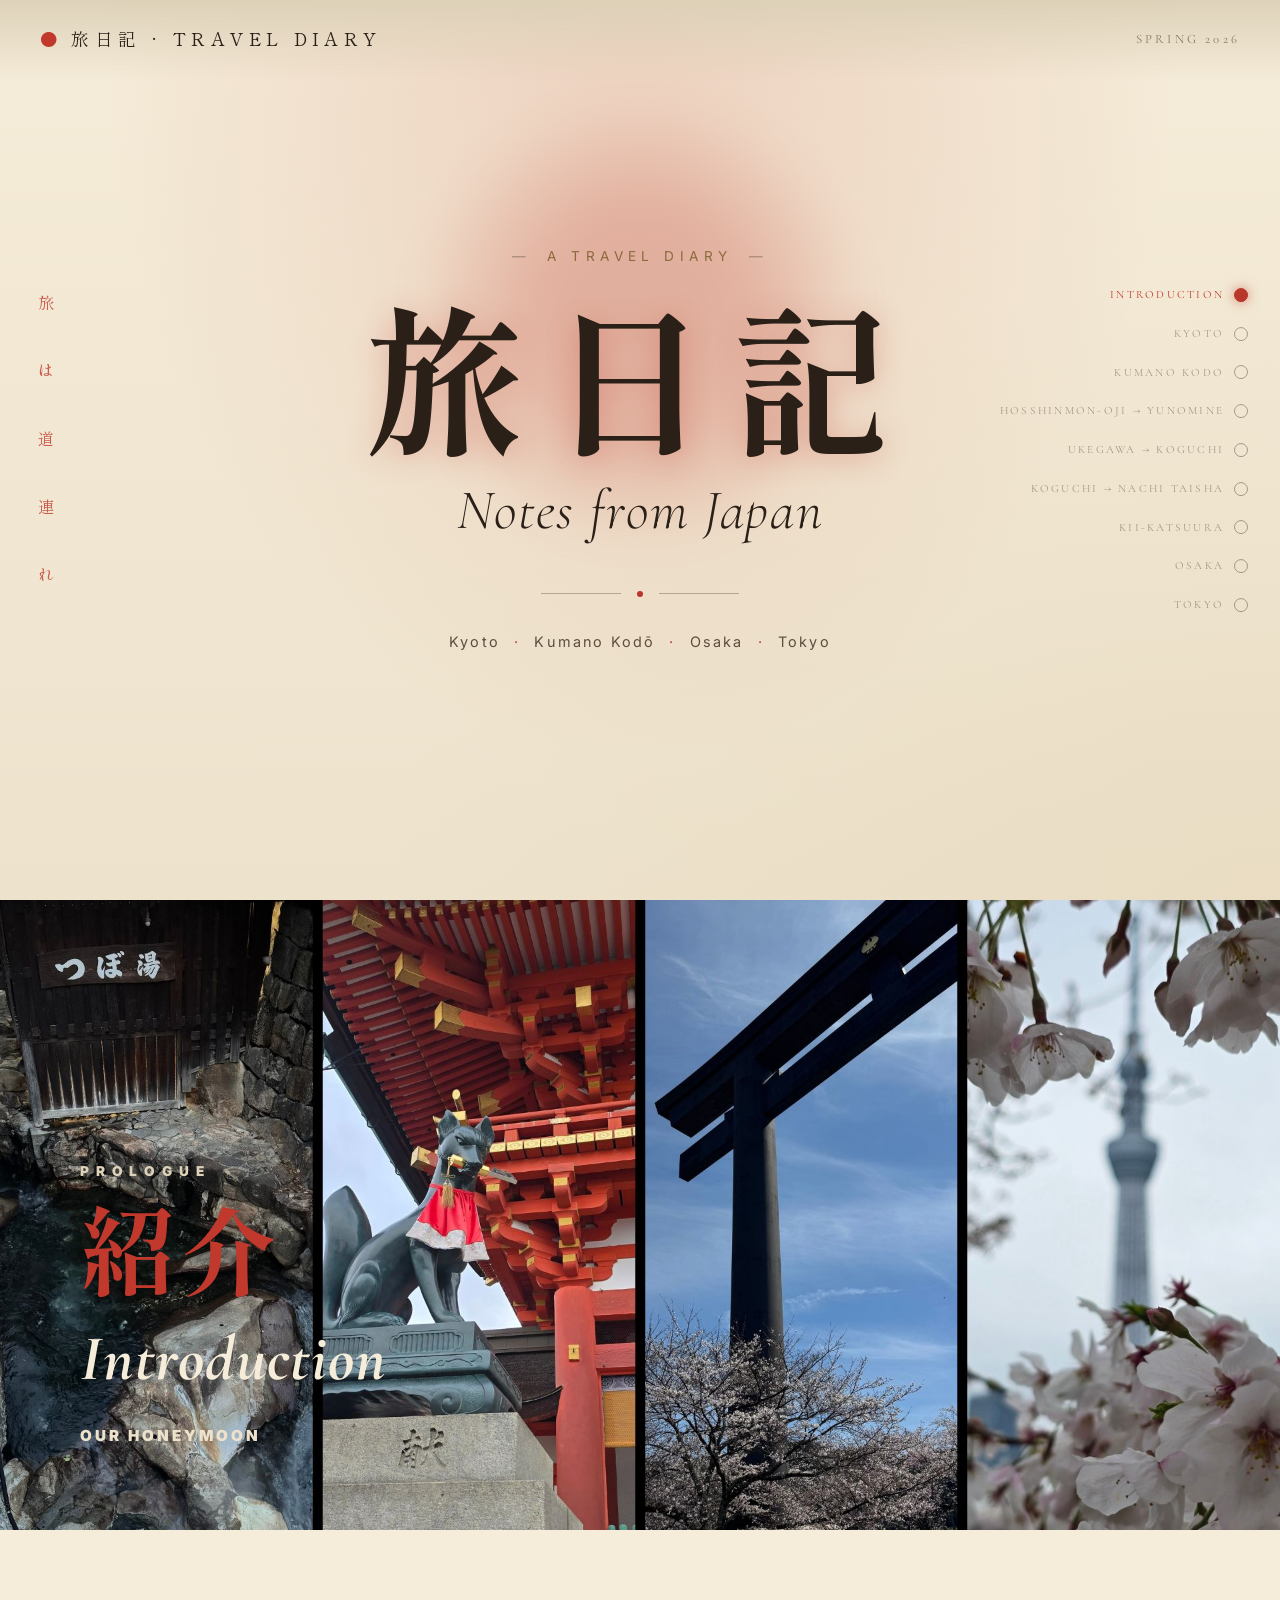
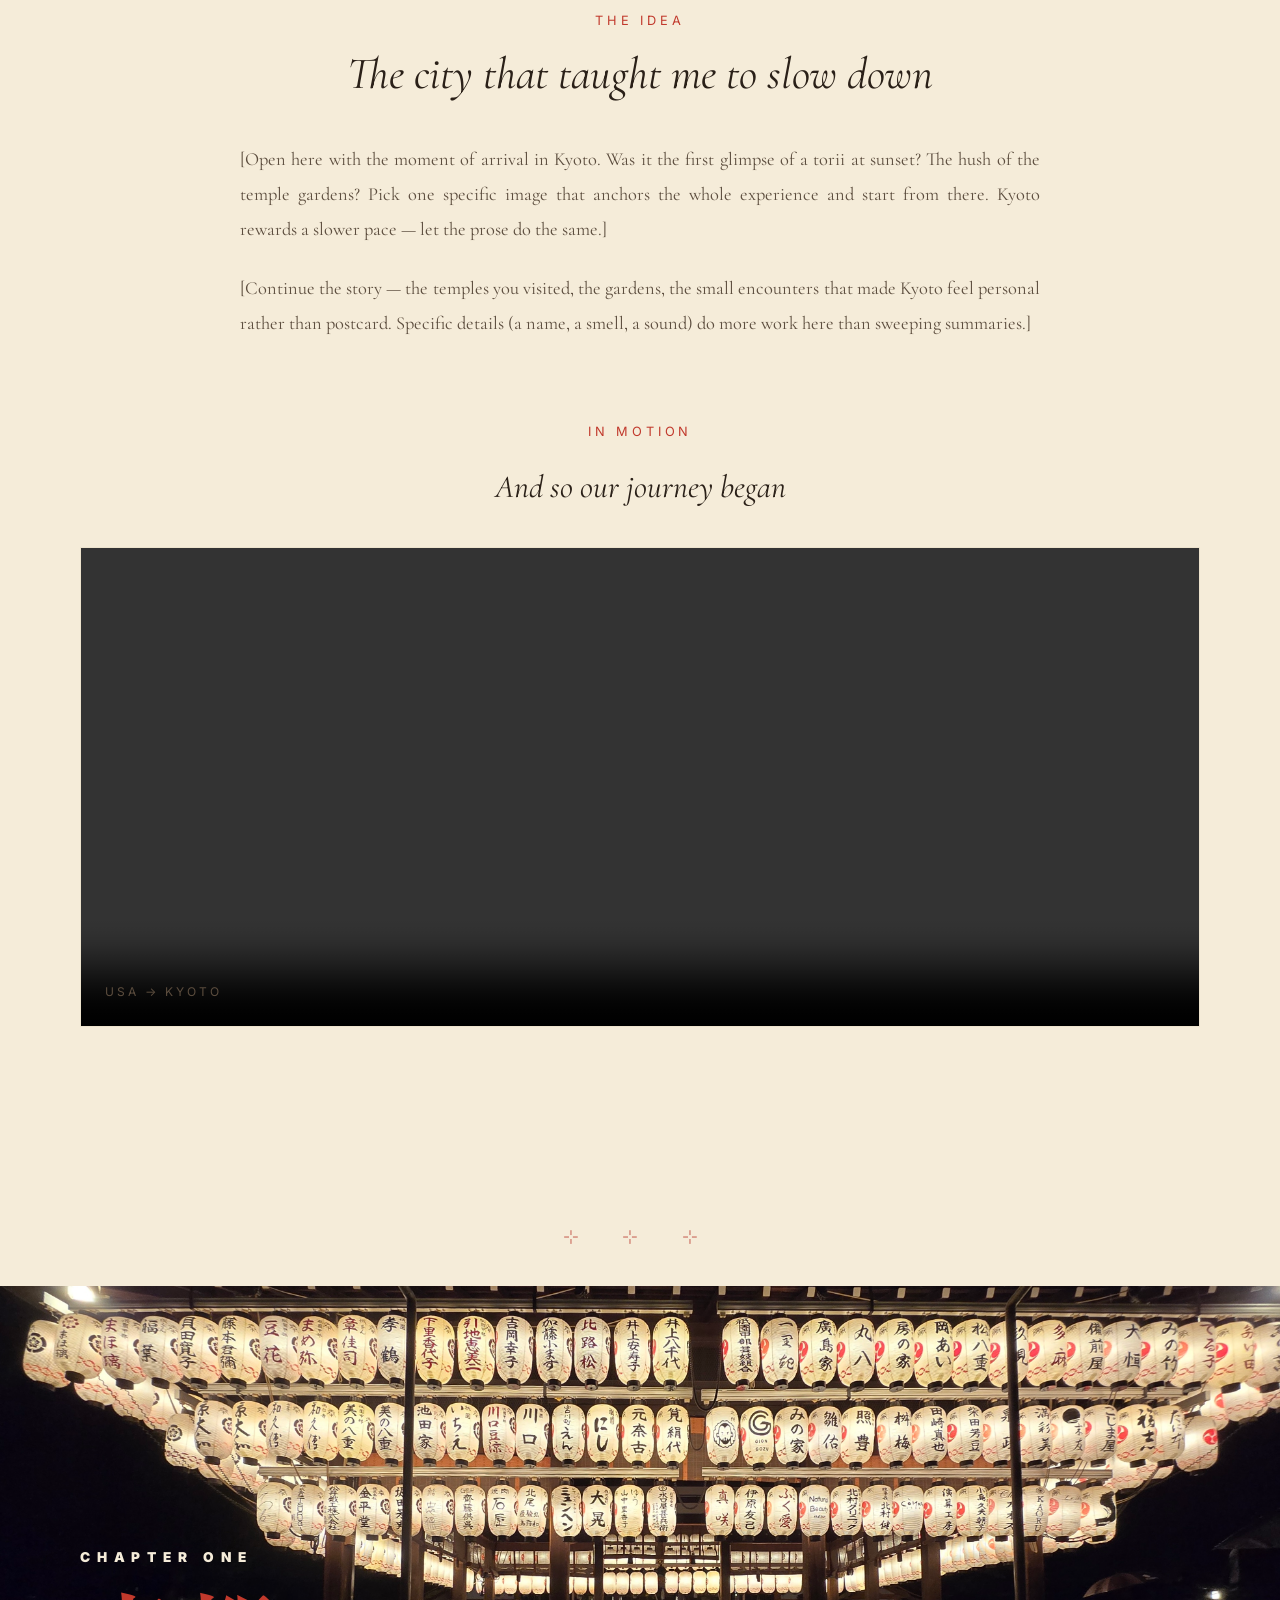
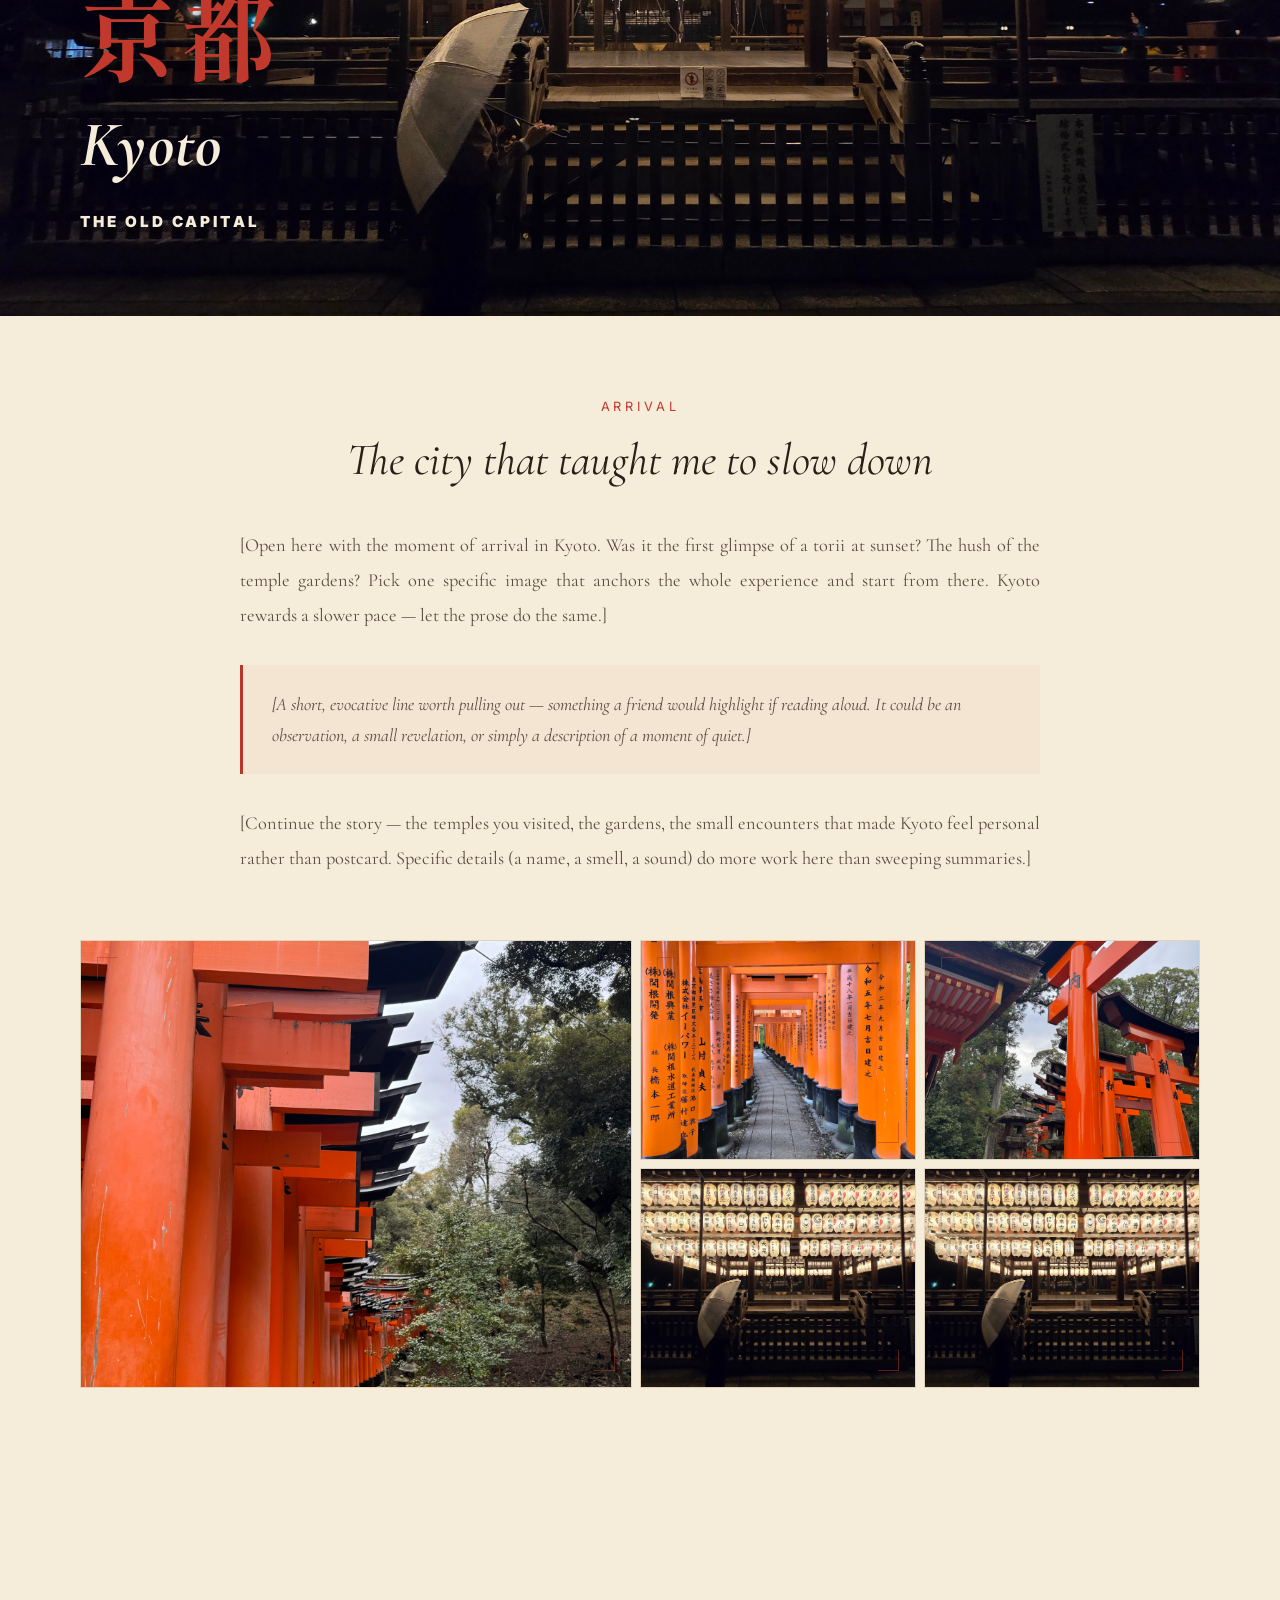
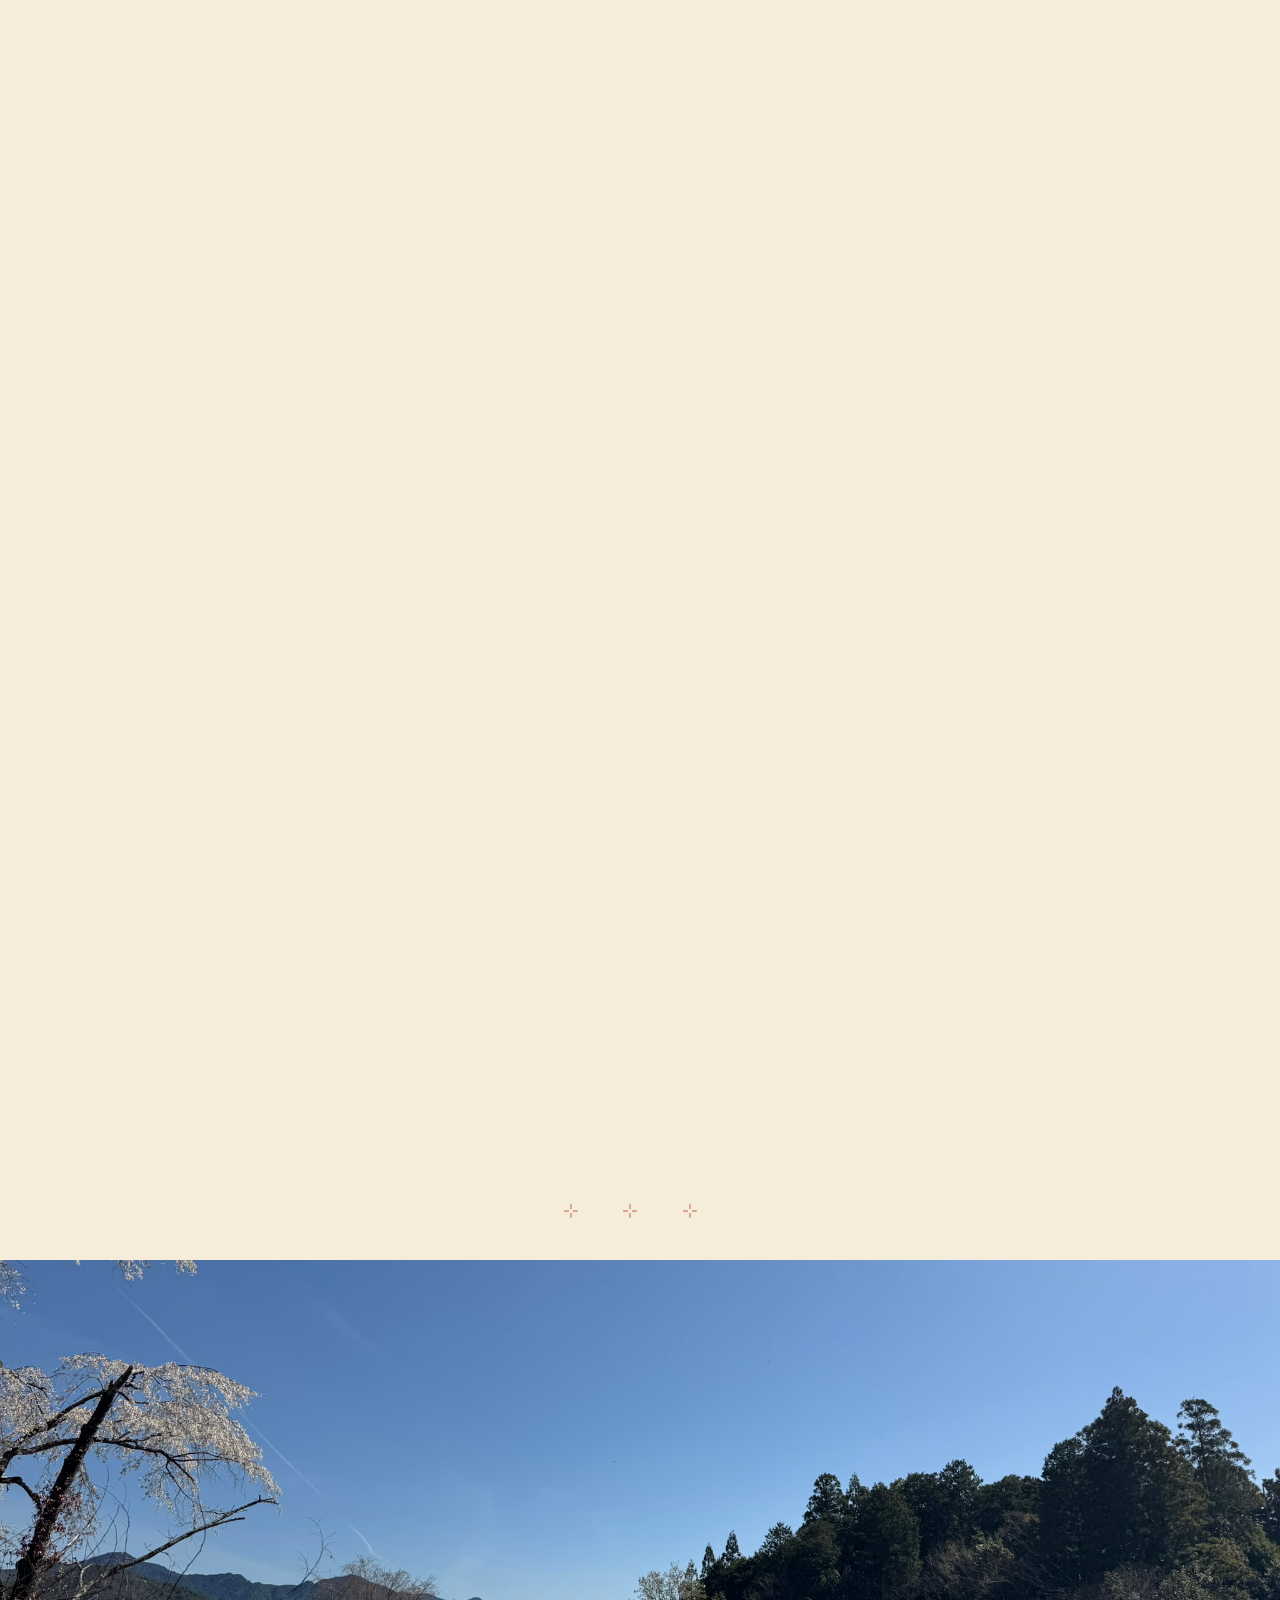
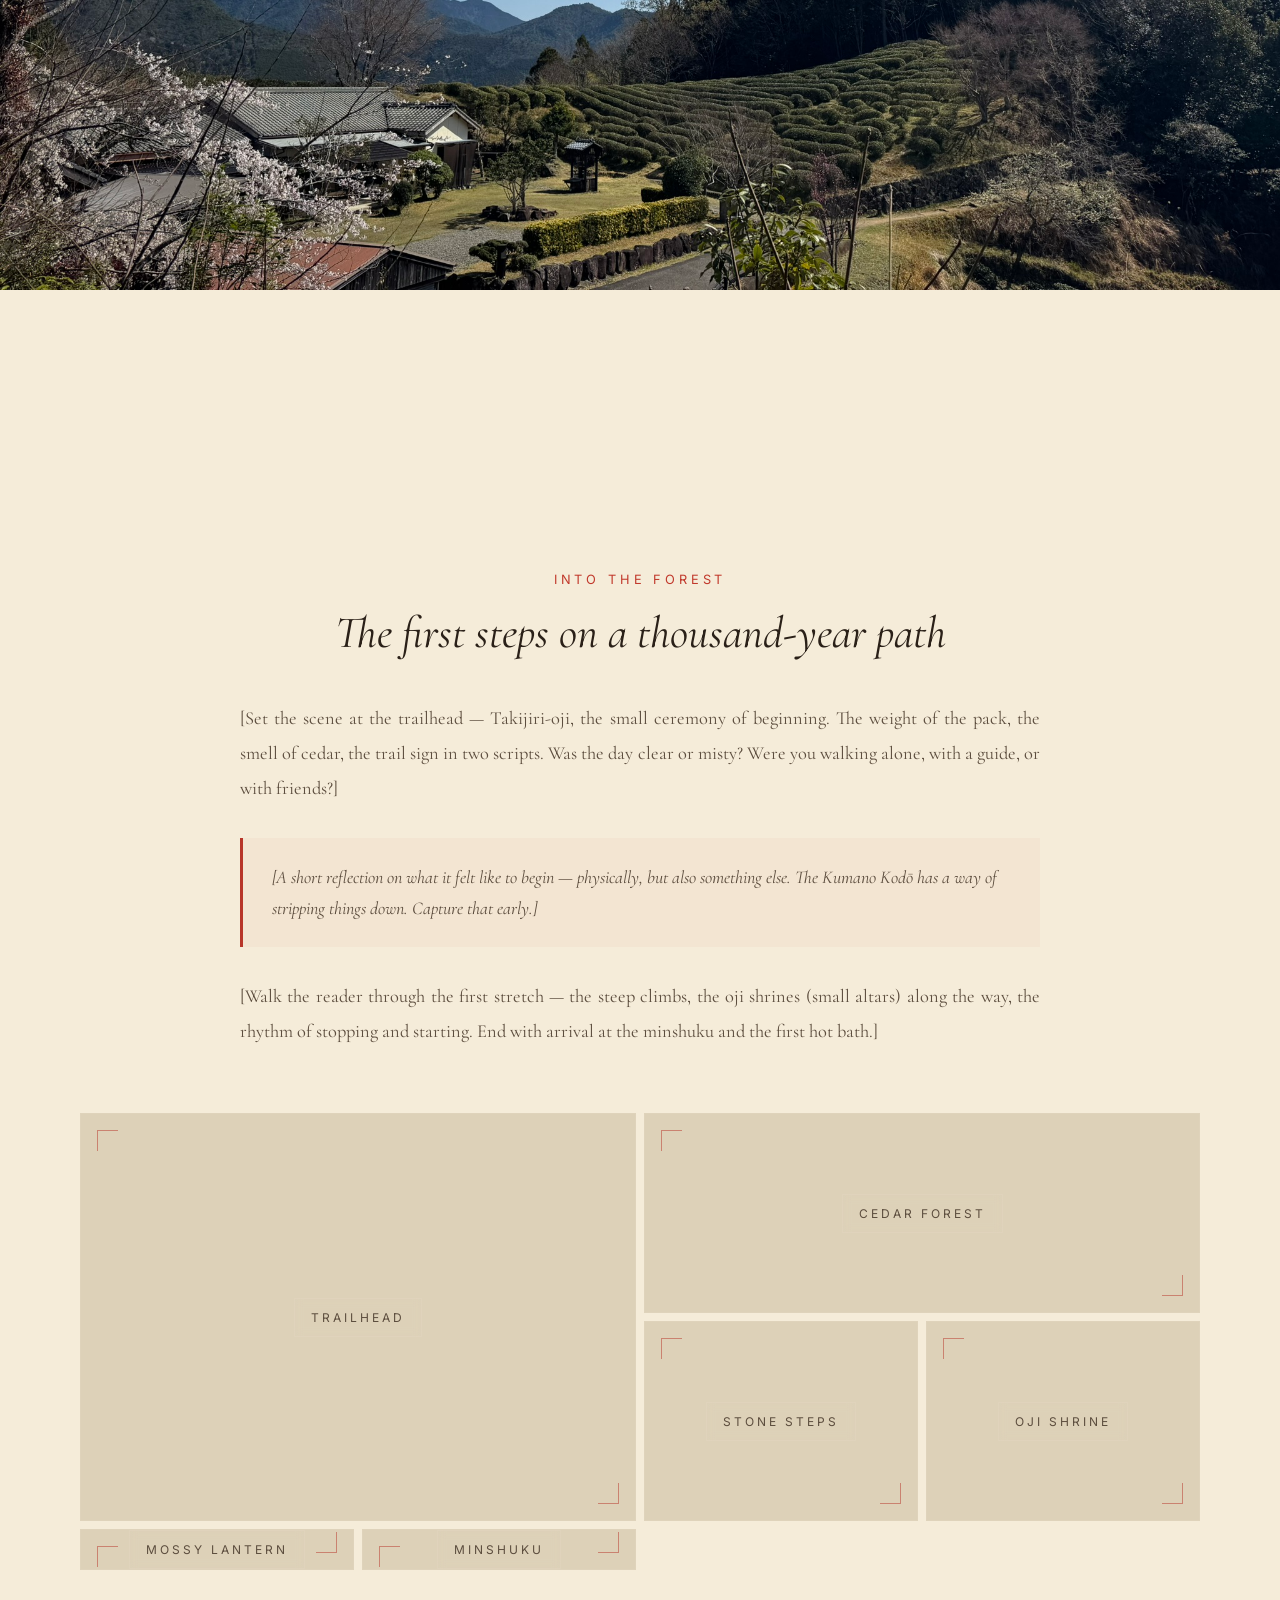
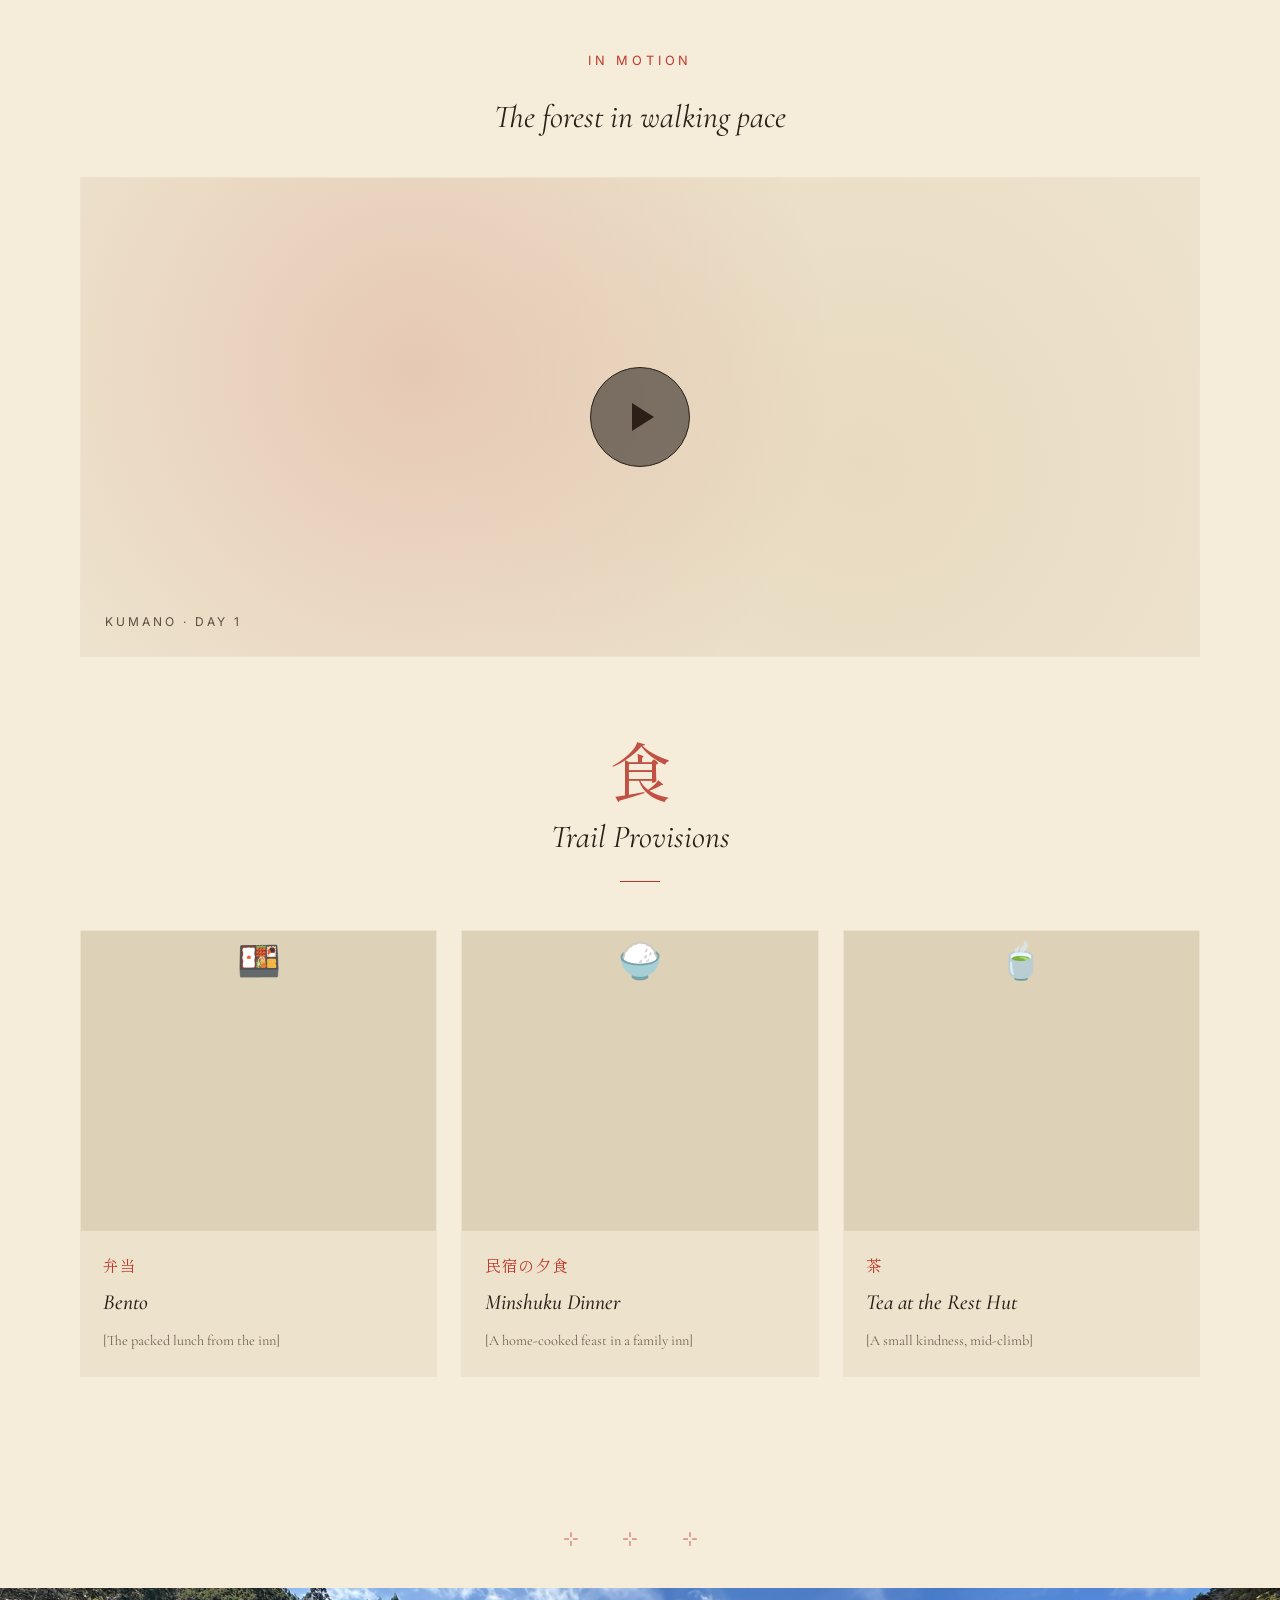
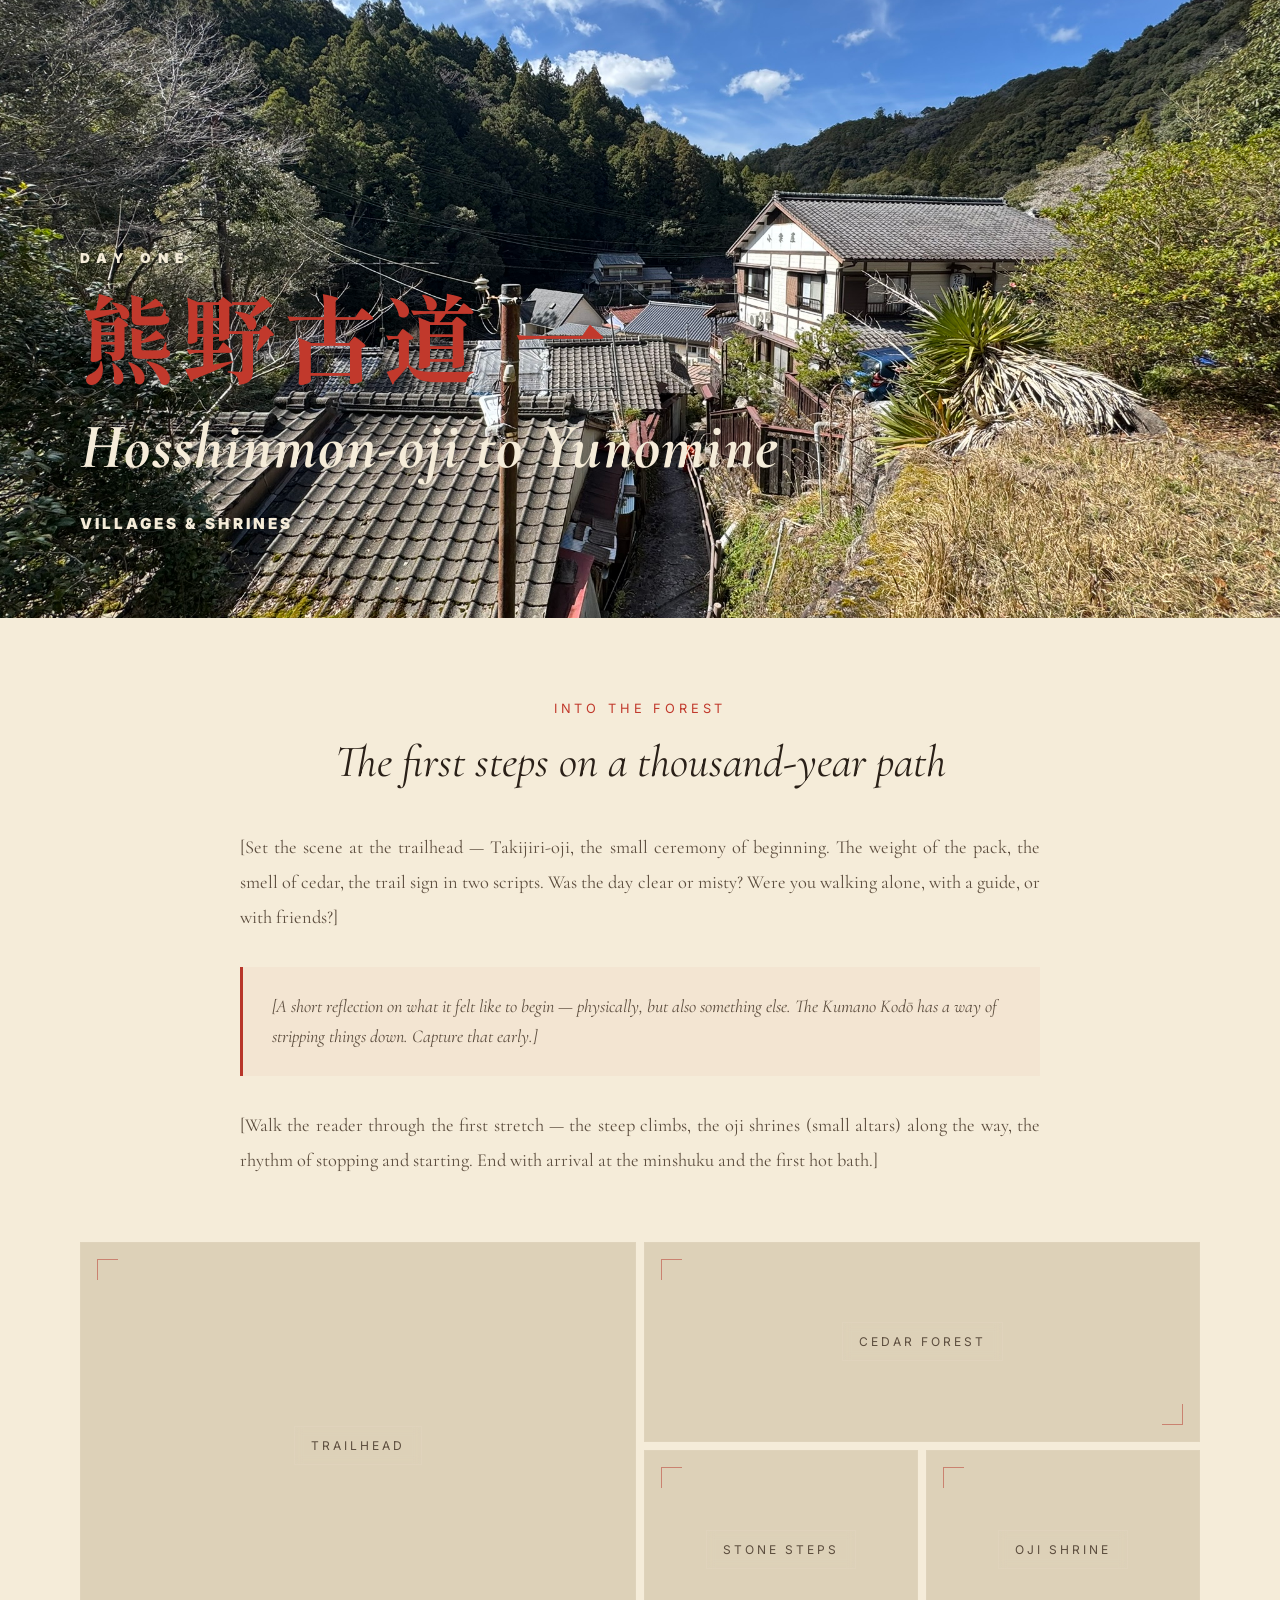
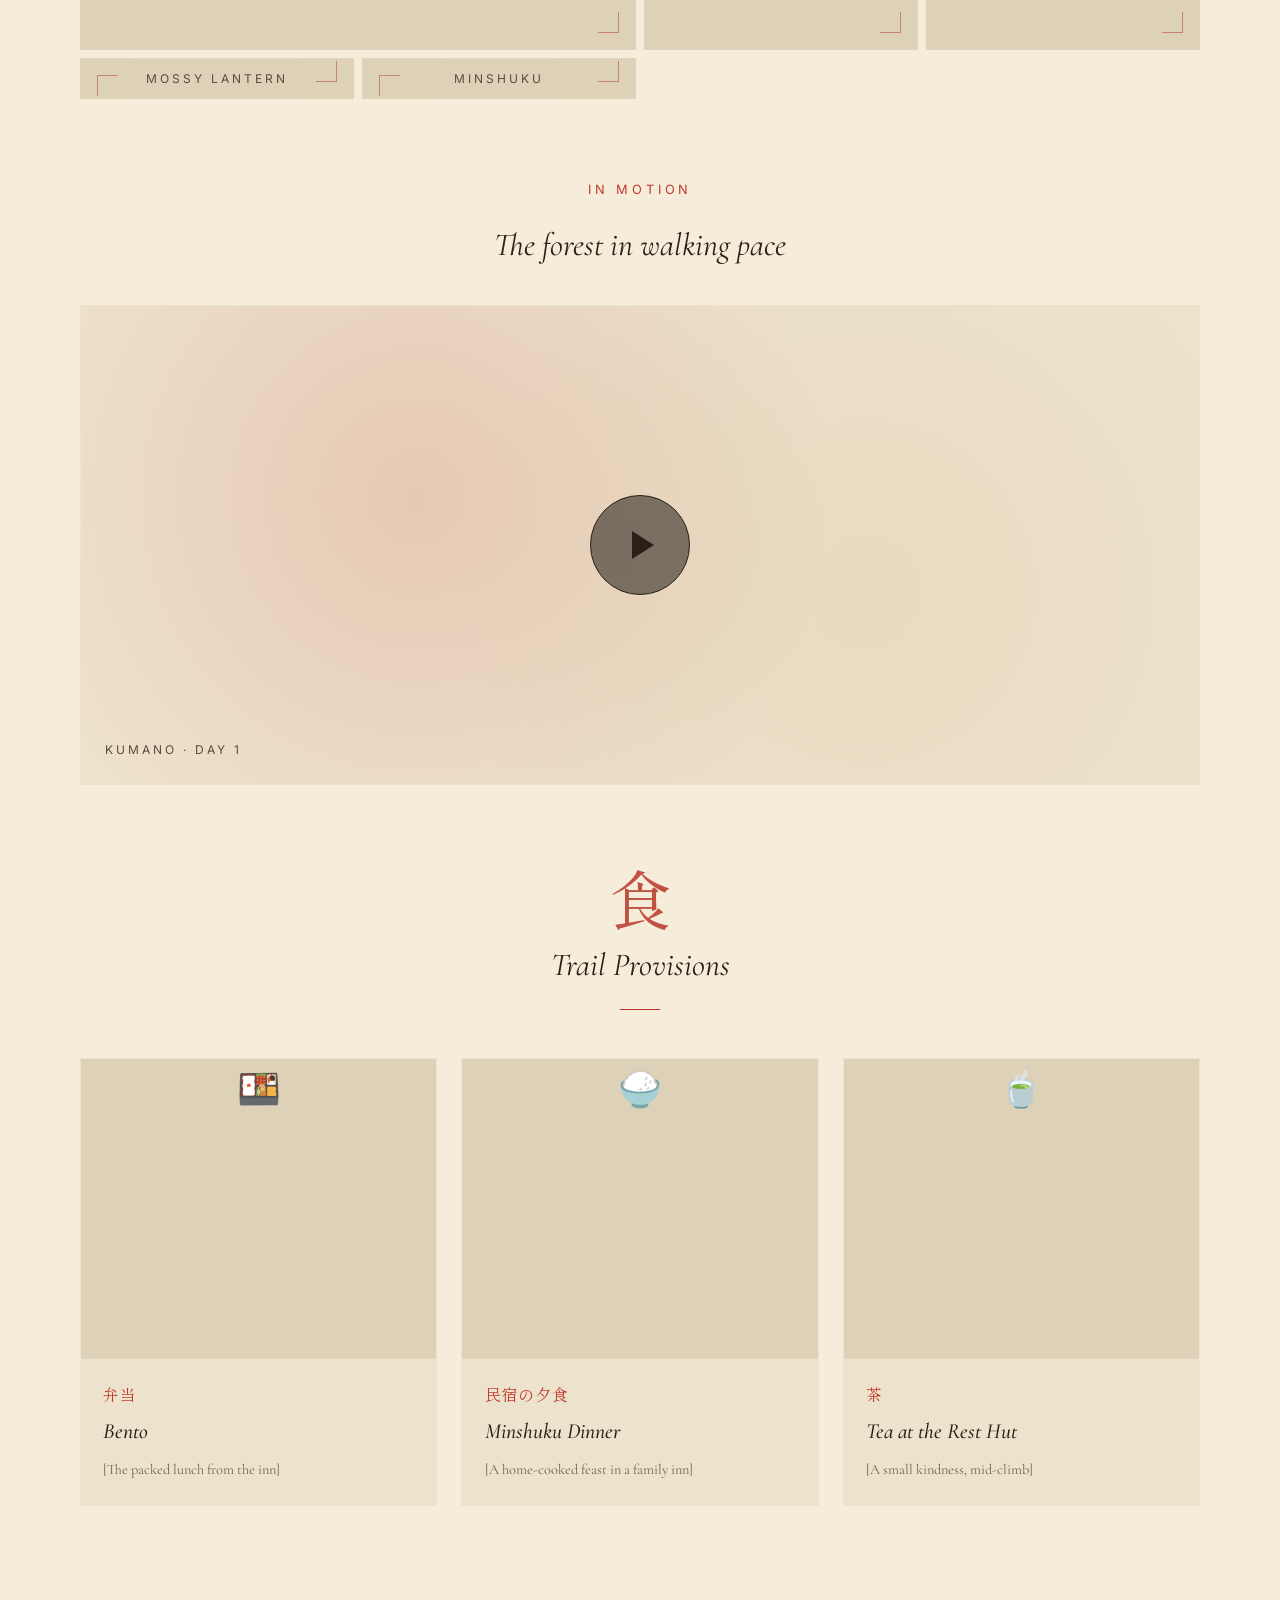
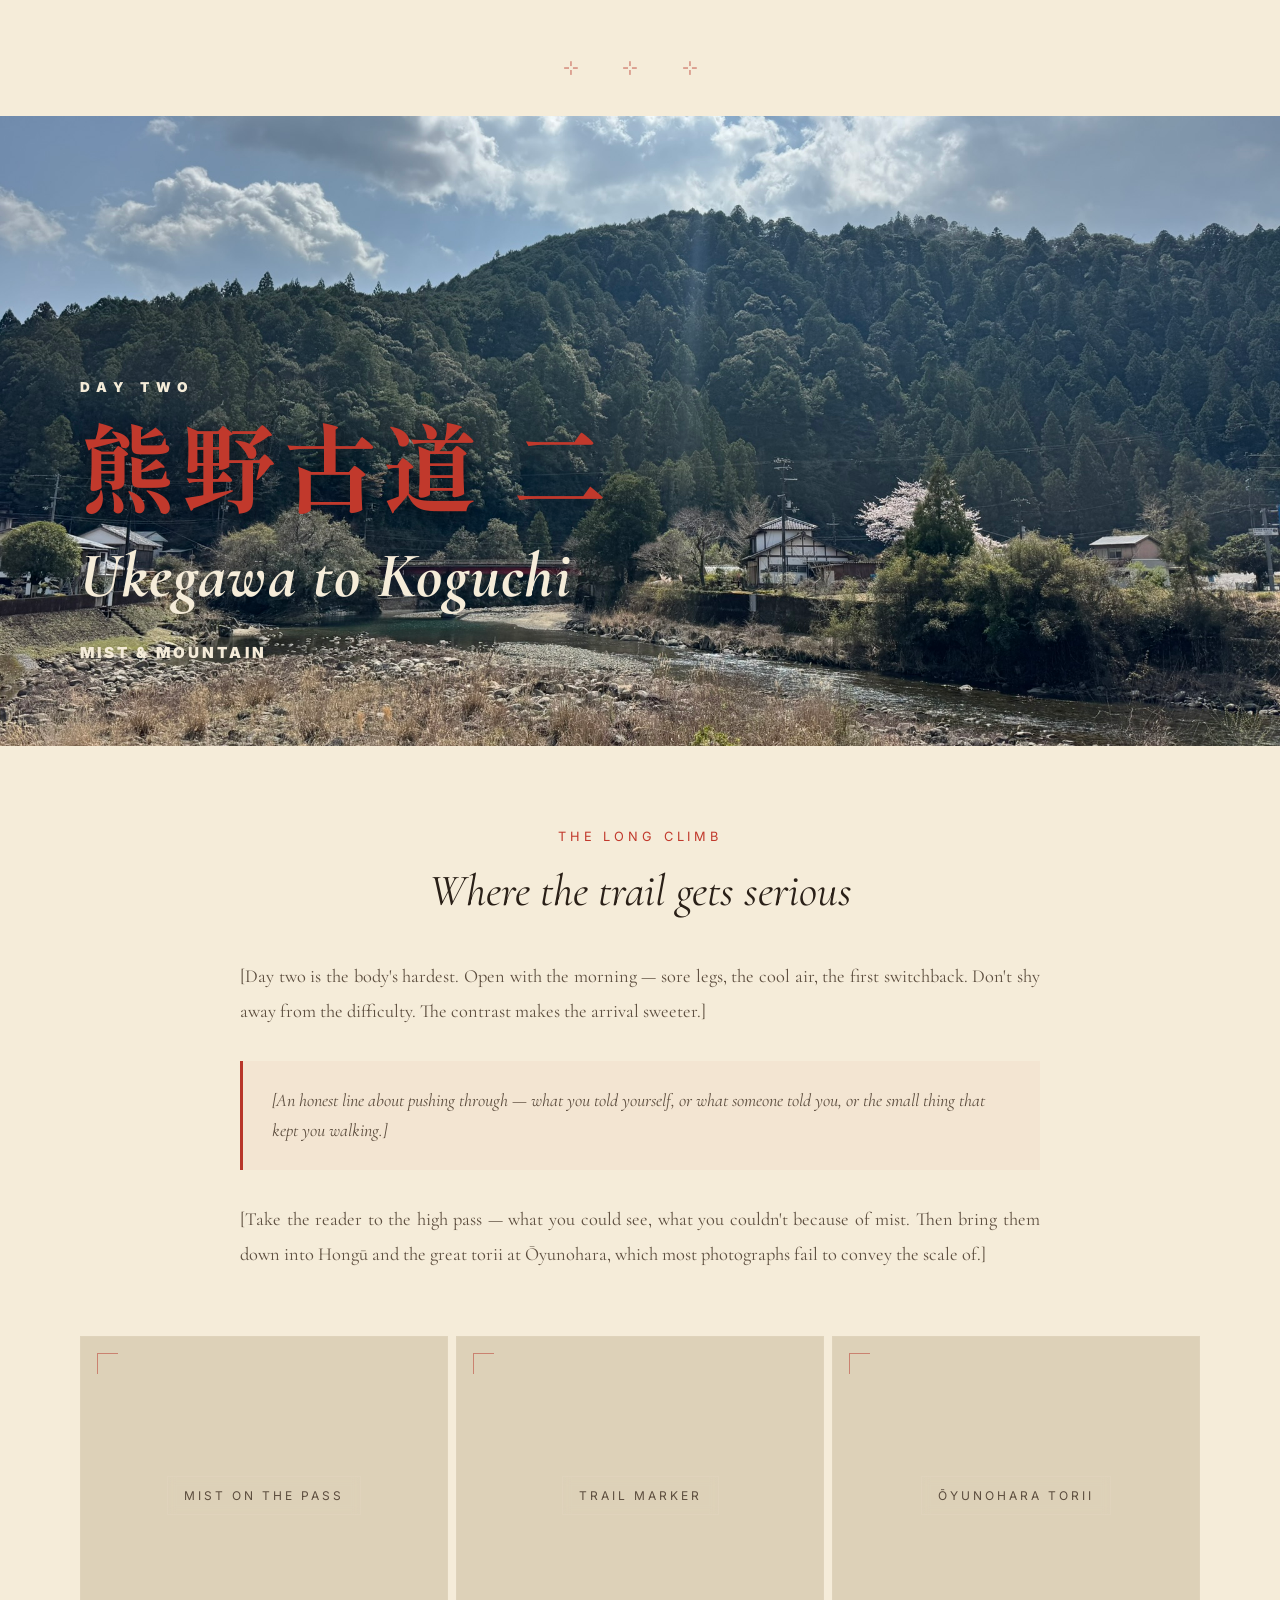
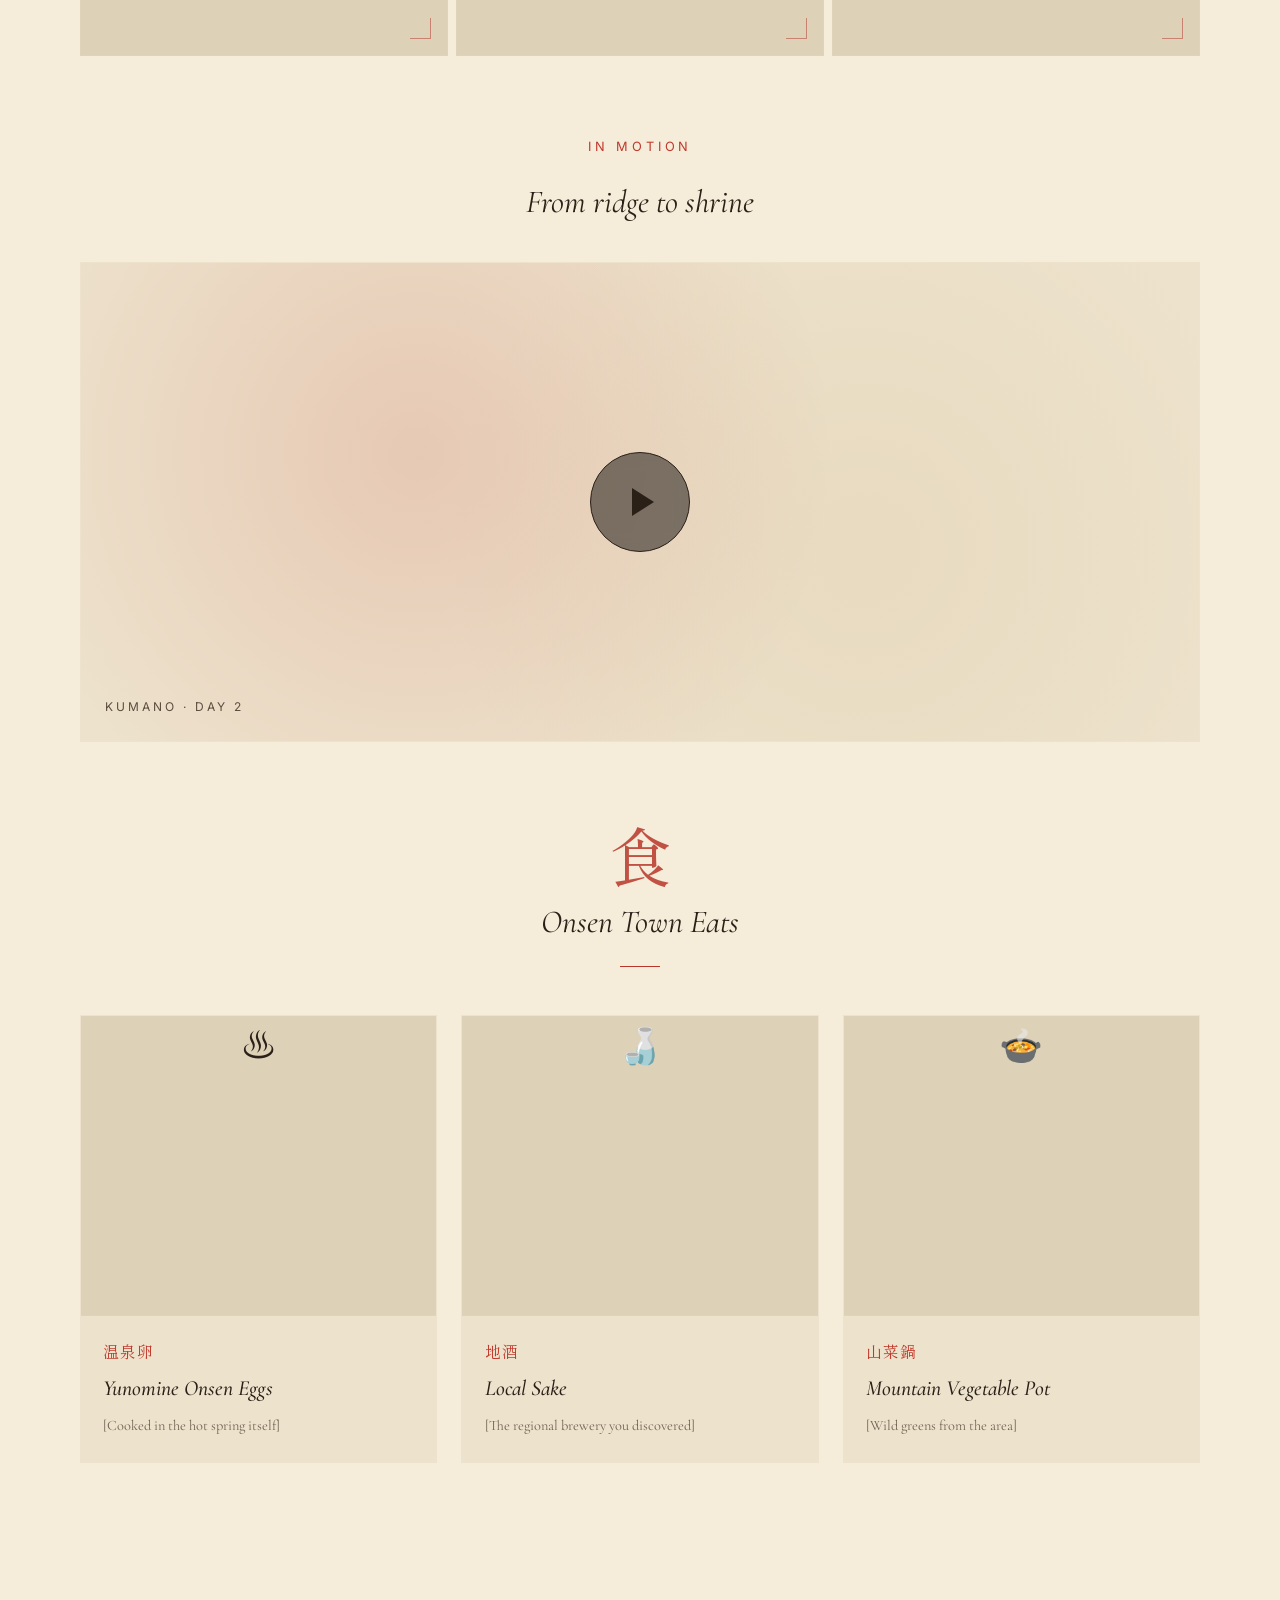
==== japanese-style/index.html @ 02db0596 "initial commit" ====
<!DOCTYPE html>
<html lang="en">
<head>
<meta charset="UTF-8">
<meta name="viewport" content="width=device-width, initial-scale=1.0">
<title>旅日記 — Travel Diary, Japan</title>
<link rel="preconnect" href="https://fonts.googleapis.com">
<link rel="preconnect" href="https://fonts.gstatic.com" crossorigin>
<link href="https://fonts.googleapis.com/css2?family=Shippori+Mincho:wght@400;500;600;700;800&family=Cormorant+Garamond:ital,wght@0,300;0,400;0,500;0,600;1,400&family=Noto+Serif+JP:wght@300;400;500;600;700&family=Inter:wght@300;400;500;600&display=swap" rel="stylesheet">
<link rel="stylesheet" href="styles.css">
</head>
<body>

<!-- ============ TOP BAR ============ -->
<div class="top-bar">
  <div class="brand"><span class="accent">●</span>旅日記 · TRAVEL DIARY</div>
  <div class="top-meta">Spring 2026</div>
</div>

<!-- ============ SIDE NAV ============ -->
<nav class="side-nav">
  <a href="#intro" class="nav-dot">Introduction</a>
  <a href="#kyoto" class="nav-dot">Kyoto</a>
  <a href="#kumano1" class="nav-dot">Kumano Kodo</a>
  <a href="#kumano2" class="nav-dot">HOSSHINMON-OJI → Yunomine</a>
  <a href="#kumano3" class="nav-dot">ukegawa → koguchi</a>
  <a href="#kumano4" class="nav-dot">Koguchi → nachi taisha</a>
  <a href="#katsuura" class="nav-dot">Kii-Katsuura</a>
  <a href="#osaka" class="nav-dot">Osaka</a>
  <a href="#tokyo" class="nav-dot">Tokyo</a>
</nav>

<!-- ============ HERO ============ -->
<header class="hero">
  <div class="hero-sun"></div>
  <div class="hero-kanji-vertical">旅 は 道 連 れ</div>
  <div class="hero-content">
    <div class="hero-eyebrow">A Travel Diary</div>
    <div class="hero-kanji">旅日記</div>
    <h1 class="hero-title">Notes from Japan</h1>
    <div class="hero-divider">
      <span class="line"></span>
      <span class="dot"></span>
      <span class="line"></span>
    </div>
    <p class="hero-route">
      Kyoto <span>·</span> Kumano Kodō <span>·</span> Osaka <span>·</span> Tokyo
    </p>
  </div>
</header>

<!-- ============ INTRODUCTION ============ -->
<section class="city" id="intro">
  <div class="city-banner">
    <div class="intro-image">
      <img src="../0_overall/intro-banner.jpg" alt="Intro Banner" style="width:100%;height:100%;object-fit:cover;">
    </div>
    <div class="city-banner-content">
      <div class="prologue">Prologue</div>
      <div class="city-banner-kanji">紹介</div>
      <h2 class="intro-banner-title">Introduction</h2>
      <div class="intro-banner-tag">Our Honeymoon</div>
    </div>
  </div>

  <div class="city-body">
    <article class="story">
      <div class="story-eyebrow">The Idea</div>
      <h3>The city that taught me to slow down</h3>
      <p>[Open here with the moment of arrival in Kyoto. Was it the first glimpse of a torii at sunset? The hush of the temple gardens? Pick one specific image that anchors the whole experience and start from there. Kyoto rewards a slower pace — let the prose do the same.]</p>
      <p>[Continue the story — the temples you visited, the gardens, the small encounters that made Kyoto feel personal rather than postcard. Specific details (a name, a smell, a sound) do more work here than sweeping summaries.]</p>
    </article>

    <div class="video-section">
      <div class="video-eyebrow">In Motion</div>
      <h3>And so our journey began</h3>
      <div class="video-frame">
          <video controls autoplay playsinline preload="metadata" style="width:100%;height:100%;object-fit:contain;">
            <source src="../0_overall/usa-to-kyoto.mp4" type="video/mp4">
            Your browser does not support the video tag.
          </video>
        <div class="video-meta">USA → Kyoto</div>
      </div>
    </div>
</section>

<div class="scene-break"><span class="glyph">⊹  ⊹  ⊹</span></div>


<!-- ============ KYOTO ============ -->
<section class="city" id="kyoto">
  <div class="city-banner">
    <div class="banner-image">
      <img src="../1_kyoto/kyoto-4.jpeg" alt="Intro Banner" style="width:100%;height:100%;object-fit:cover;object-position:center;">
    </div>
    <div class="city-banner-content">
      <div class="city-number">Chapter One</div>
      <div class="city-banner-kanji">京都</div>
      <h2 class="city-banner-title">Kyoto</h2>
      <div class="city-banner-tag">The Old Capital</div>
    </div>
  </div>

    <div class="city-body">

    <article class="story">
      <div class="story-eyebrow">Arrival</div>
      <h3>The city that taught me to slow down</h3>
      <p>[Open here with the moment of arrival in Kyoto. Was it the first glimpse of a torii at sunset? The hush of the temple gardens? Pick one specific image that anchors the whole experience and start from there. Kyoto rewards a slower pace — let the prose do the same.]</p>
      <div class="pull">[A short, evocative line worth pulling out — something a friend would highlight if reading aloud. It could be an observation, a small revelation, or simply a description of a moment of quiet.]</div>
      <p>[Continue the story — the temples you visited, the gardens, the small encounters that made Kyoto feel personal rather than postcard. Specific details (a name, a smell, a sound) do more work here than sweeping summaries.]</p>
    </article>

    <div class="photo-mosaic mosaic-a">
      <div class="photo"><img src="../1_kyoto/kyoto-1.jpeg" alt="Kinkaku-ji"></div>
      <div class="photo"><img src="../1_kyoto/kyoto-2.jpeg" alt="Gion"></div>
      <div class="photo"><img src="../1_kyoto/kyoto-3.jpeg" alt="Bamboo Grove"></div>
      <div class="photo"><img src="../1_kyoto/kyoto-4.jpeg" alt="Tea Garden"></div>
      <div class="photo"><img src="../1_kyoto/kyoto-4.jpeg" alt="Tea Garden"></div>
    </div>

    <div class="video-section">
      <div class="video-eyebrow">In Motion</div>
      <h3>A walk through old Kyoto</h3>
      <div class="video-frame">
        <div class="play-circle"></div>
        <div class="video-meta">Kyoto · Vlog 01</div>
      </div>
    </div>

    <div class="food-block">
      <div class="food-header">
        <div class="ji">食</div>
        <h3>Pokemon Covers of Kyoto</h3>
      </div>
      <div class="food-list">
        <div class="dish">
          <div class="dish-img">
            <img src="../1_kyoto/pokemon-1.jpeg">
          </div>
        </div>
        <div class="dish">
          <div class="dish-img">
            <img src="../1_kyoto/pokemon-2.jpeg">
          </div>
        </div>
        <div class="dish">
          <div class="dish-img">
            <img src="../1_kyoto/pokemon-3.jpeg">
          </div>
        </div>
      </div>
    </div>
  </div>
</section>

<div class="scene-break"><span class="glyph">⊹  ⊹  ⊹</span></div>

<!-- ============ KUMANO KODO 1 ============ -->
<section class="city" id="kumano1">
  <div class="city-banner">
    <div class="banner-image">
      <img src="../2_kumano-kodo/kumano-1.jpeg" alt="Kumano Kodō Banner" style="width:100%;height:100%;object-fit:cover;object-position:bottom;">
    </div>
    <div class="city-banner-content">
      <div class="city-number">Chapter Two</div>
      <div class="city-banner-kanji">熊野古道</div>
      <h2 class="city-banner-title">Kumano Kodō</h2>
      <div class="city-banner-tag">The Pilgrimage Trail</div>
    </div>
  </div>

  <div class="city-body">
    <div class="stats-strip">
      <div class="stat"><div class="stat-num">3</div><div class="stat-lbl">Days</div></div>
      <div class="stat"><div class="stat-num">29.29</div><div class="stat-lbl">Miles</div></div>
      <div class="stat"><div class="stat-num">7,897</div><div class="stat-lbl">Elevation Gain (ft)</div></div>
      <div class="stat"><div class="stat-num">Countless</div><div class="stat-lbl">Shrines</div></div>
    </div>

    <article class="story">
      <div class="story-eyebrow">Into the Forest</div>
      <h3>The first steps on a thousand-year path</h3>
      <p>[Set the scene at the trailhead — Takijiri-oji, the small ceremony of beginning. The weight of the pack, the smell of cedar, the trail sign in two scripts. Was the day clear or misty? Were you walking alone, with a guide, or with friends?]</p>
      <div class="pull">[A short reflection on what it felt like to begin — physically, but also something else. The Kumano Kodō has a way of stripping things down. Capture that early.]</div>
      <p>[Walk the reader through the first stretch — the steep climbs, the oji shrines (small altars) along the way, the rhythm of stopping and starting. End with arrival at the minshuku and the first hot bath.]</p>
    </article>

    <div class="photo-mosaic mosaic-b">
      <div class="photo"><div class="photo-caption">Trailhead</div></div>
      <div class="photo"><div class="photo-caption">Cedar Forest</div></div>
      <div class="photo"><div class="photo-caption">Stone Steps</div></div>
      <div class="photo"><div class="photo-caption">Oji Shrine</div></div>
      <div class="photo"><div class="photo-caption">Mossy Lantern</div></div>
      <div class="photo"><div class="photo-caption">Minshuku</div></div>
    </div>

    <div class="video-section">
      <div class="video-eyebrow">In Motion</div>
      <h3>The forest in walking pace</h3>
      <div class="video-frame">
        <div class="play-circle"></div>
        <div class="video-meta">Kumano · Day 1</div>
      </div>
    </div>

    <div class="food-block">
      <div class="food-header">
        <div class="ji">食</div>
        <h3>Trail Provisions</h3>
      </div>
      <div class="food-list">
        <div class="dish">
          <div class="dish-img">🍱</div>
          <div class="dish-body">
            <div class="dish-jp">弁当</div>
            <h4>Bento</h4>
            <p>[The packed lunch from the inn]</p>
          </div>
        </div>
        <div class="dish">
          <div class="dish-img">🍚</div>
          <div class="dish-body">
            <div class="dish-jp">民宿の夕食</div>
            <h4>Minshuku Dinner</h4>
            <p>[A home-cooked feast in a family inn]</p>
          </div>
        </div>
        <div class="dish">
          <div class="dish-img">🍵</div>
          <div class="dish-body">
            <div class="dish-jp">茶</div>
            <h4>Tea at the Rest Hut</h4>
            <p>[A small kindness, mid-climb]</p>
          </div>
        </div>
      </div>
    </div>
  </div>
</section>

<div class="scene-break"><span class="glyph">⊹  ⊹  ⊹</span></div>


<!-- ============ KUMANO KODO 2 ============ -->
<section class="city" id="kumano2">
  <div class="city-banner">
    <div class="banner-image">
      <img src="../3_kumano-1/kumano-26.jpeg" alt="Intro Banner" style="width:100%;height:100%;object-fit:cover;">
    </div>
    <div class="city-banner-content">
      <div class="city-number">Day One</div>
      <div class="city-banner-kanji">熊野古道  一 </div>
      <h2 class="city-banner-title">Hosshinmon-oji to Yunomine</h2>
      <div class="city-banner-tag">Villages & Shrines</div>
    </div>
  </div>

  <div class="city-body">
    <article class="story">
      <div class="story-eyebrow">Into the Forest</div>
      <h3>The first steps on a thousand-year path</h3>
      <p>[Set the scene at the trailhead — Takijiri-oji, the small ceremony of beginning. The weight of the pack, the smell of cedar, the trail sign in two scripts. Was the day clear or misty? Were you walking alone, with a guide, or with friends?]</p>
      <div class="pull">[A short reflection on what it felt like to begin — physically, but also something else. The Kumano Kodō has a way of stripping things down. Capture that early.]</div>
      <p>[Walk the reader through the first stretch — the steep climbs, the oji shrines (small altars) along the way, the rhythm of stopping and starting. End with arrival at the minshuku and the first hot bath.]</p>
    </article>

    <div class="photo-mosaic mosaic-b">
      <div class="photo"><div class="photo-caption">Trailhead</div></div>
      <div class="photo"><div class="photo-caption">Cedar Forest</div></div>
      <div class="photo"><div class="photo-caption">Stone Steps</div></div>
      <div class="photo"><div class="photo-caption">Oji Shrine</div></div>
      <div class="photo"><div class="photo-caption">Mossy Lantern</div></div>
      <div class="photo"><div class="photo-caption">Minshuku</div></div>
    </div>

    <div class="video-section">
      <div class="video-eyebrow">In Motion</div>
      <h3>The forest in walking pace</h3>
      <div class="video-frame">
        <div class="play-circle"></div>
        <div class="video-meta">Kumano · Day 1</div>
      </div>
    </div>

    <div class="food-block">
      <div class="food-header">
        <div class="ji">食</div>
        <h3>Trail Provisions</h3>
      </div>
      <div class="food-list">
        <div class="dish">
          <div class="dish-img">🍱</div>
          <div class="dish-body">
            <div class="dish-jp">弁当</div>
            <h4>Bento</h4>
            <p>[The packed lunch from the inn]</p>
          </div>
        </div>
        <div class="dish">
          <div class="dish-img">🍚</div>
          <div class="dish-body">
            <div class="dish-jp">民宿の夕食</div>
            <h4>Minshuku Dinner</h4>
            <p>[A home-cooked feast in a family inn]</p>
          </div>
        </div>
        <div class="dish">
          <div class="dish-img">🍵</div>
          <div class="dish-body">
            <div class="dish-jp">茶</div>
            <h4>Tea at the Rest Hut</h4>
            <p>[A small kindness, mid-climb]</p>
          </div>
        </div>
      </div>
    </div>
  </div>
</section>

<div class="scene-break"><span class="glyph">⊹  ⊹  ⊹</span></div>

<!-- ============ KUMANO KODO 3 ============ -->
<section class="city" id="kumano3">
  <div class="city-banner">
    <div class="banner-image">
      <img src="../4_kumano-2/kumano-13.jpeg" alt="Intro Banner" style="width:100%;height:100%;object-fit:cover;">
    </div>
    <div class="city-banner-content">
      <div class="city-number">Day Two</div>
      <div class="city-banner-kanji">熊野古道 二</div>
      <h2 class="city-banner-title">Ukegawa to Koguchi</h2>
      <div class="city-banner-tag">Mist & Mountain</div>
    </div>
  </div>

  <div class="city-body">
    <article class="story">
      <div class="story-eyebrow">The Long Climb</div>
      <h3>Where the trail gets serious</h3>
      <p>[Day two is the body's hardest. Open with the morning — sore legs, the cool air, the first switchback. Don't shy away from the difficulty. The contrast makes the arrival sweeter.]</p>
      <div class="pull">[An honest line about pushing through — what you told yourself, or what someone told you, or the small thing that kept you walking.]</div>
      <p>[Take the reader to the high pass — what you could see, what you couldn't because of mist. Then bring them down into Hongū and the great torii at Ōyunohara, which most photographs fail to convey the scale of.]</p>
    </article>

    <div class="photo-mosaic mosaic-c">
      <div class="photo"><div class="photo-caption">Mist on the Pass</div></div>
      <div class="photo"><div class="photo-caption">Trail Marker</div></div>
      <div class="photo"><div class="photo-caption">Ōyunohara Torii</div></div>
    </div>

    <div class="video-section">
      <div class="video-eyebrow">In Motion</div>
      <h3>From ridge to shrine</h3>
      <div class="video-frame">
        <div class="play-circle"></div>
        <div class="video-meta">Kumano · Day 2</div>
      </div>
    </div>

    <div class="food-block">
      <div class="food-header">
        <div class="ji">食</div>
        <h3>Onsen Town Eats</h3>
      </div>
      <div class="food-list">
        <div class="dish">
          <div class="dish-img">♨️</div>
          <div class="dish-body">
            <div class="dish-jp">温泉卵</div>
            <h4>Yunomine Onsen Eggs</h4>
            <p>[Cooked in the hot spring itself]</p>
          </div>
        </div>
        <div class="dish">
          <div class="dish-img">🍶</div>
          <div class="dish-body">
            <div class="dish-jp">地酒</div>
            <h4>Local Sake</h4>
            <p>[The regional brewery you discovered]</p>
          </div>
        </div>
        <div class="dish">
          <div class="dish-img">🍲</div>
          <div class="dish-body">
            <div class="dish-jp">山菜鍋</div>
            <h4>Mountain Vegetable Pot</h4>
            <p>[Wild greens from the area]</p>
          </div>
        </div>
      </div>
    </div>
  </div>
</section>

<div class="scene-break"><span class="glyph">⊹  ⊹  ⊹</span></div>

<!-- ============ KUMANO KODO 4 ============ -->
<section class="city" id="kumano4">
  <div class="city-banner">
    <div class="banner-image">
        <img src="../5_kumano-3/kumano-41.jpeg" alt="Intro Banner" style="width:100%;height:100%;object-fit:cover;object-position:bottom;">
    </div>
    <div class="city-banner-content">
      <div class="city-number">Day Three</div>
      <div class="city-banner-kanji">熊野古道 三</div>
      <h2 class="city-banner-title">Koguchi to Nachi Taisha</h2>
      <div class="city-banner-tag">Down to the waterfall</div>
    </div>
  </div>

  <div class="city-body">
    <article class="story">
      <div class="story-eyebrow">The Final Descent</div>
      <h3>Nachi Falls, and the end of the path</h3>
      <p>[The last day descends toward Nachi Taisha and Japan's tallest waterfall. Describe that first glimpse of the three-story pagoda framed against the falls — it's the iconic image of the Kumano Kodō, and it's earned only by the walk that precedes it.]</p>
      <div class="pull">[Three days on the pilgrim's path is enough to shift something. Name that shift, in your own words. Don't generalize — be personal.]</div>
      <p>[End with arrival at the coast, the change of air, what you ate to celebrate, what you wrote in your journal that night.]</p>
    </article>

    <div class="photo-mosaic mosaic-d">
      <div class="photo"><div class="photo-caption">Nachi Falls & Pagoda</div></div>
    </div>

    <div class="photo-mosaic mosaic-a">
      <div class="photo"><div class="photo-caption">Final Steps</div></div>
      <div class="photo"><div class="photo-caption">Stamp Book</div></div>
      <div class="photo"><div class="photo-caption">Forest Light</div></div>
      <div class="photo"><div class="photo-caption">Coastal Descent</div></div>
      <div class="photo"><div class="photo-caption">First Sight of Sea</div></div>
    </div>

    <div class="video-section">
      <div class="video-eyebrow">In Motion</div>
      <h3>To the falls</h3>
      <div class="video-frame">
        <div class="play-circle"></div>
        <div class="video-meta">Kumano · Day 3</div>
      </div>
    </div>

    <div class="food-block">
      <div class="food-header">
        <div class="ji">食</div>
        <h3>Celebration</h3>
      </div>
      <div class="food-list">
        <div class="dish">
          <div class="dish-img">🍙</div>
          <div class="dish-body">
            <div class="dish-jp">めはり寿司</div>
            <h4>Mehari-zushi</h4>
            <p>[The pickled-leaf rice bundles unique to Kumano]</p>
          </div>
        </div>
        <div class="dish">
          <div class="dish-img">🐟</div>
          <div class="dish-body">
            <div class="dish-jp">秋刀魚寿司</div>
            <h4>Sanma Sushi</h4>
            <p>[Pacific saury — a regional specialty]</p>
          </div>
        </div>
        <div class="dish">
          <div class="dish-img">🍡</div>
          <div class="dish-body">
            <div class="dish-jp">餅</div>
            <h4>Mochi by the Falls</h4>
            <p>[A small treat to mark the finish]</p>
          </div>
        </div>
      </div>
    </div>
  </div>
</section>

<div class="scene-break"><span class="glyph">⊹  ⊹  ⊹</span></div>

<!-- ============ KII KATSUURA ============ -->
<section class="city" id="katsuura">
  <div class="city-banner">
    <div class="banner-image">
      <img src="../6_kii-katsuura/kii-katsuura-6.jpeg" alt="Kumano Kodō Banner" style="width:100%;height:100%;object-fit:cover;object-position:center;">
    </div>
    <div class="city-banner-content">
      <div class="city-number">Chapter Three</div>
      <div class="city-banner-kanji">紀伊勝浦</div>
      <h2 class="city-banner-title">Kii-Katsuura</h2>
      <div class="city-banner-tag">Tuna & Cave Onsens</div>
    </div>
  </div>

  <div class="city-body">
    <article class="story">
      <div class="story-eyebrow">Sea Air</div>
      <h3>Soaking, after the walk</h3>
      <p>[The arrival in Kii-Katsuura is a sensory pivot — from cedar to salt air, from trail to harbor. Capture that exact moment of changeover. Describe the small fishing town, the boats, the ferry across to Hotel Urashima's cave baths.]</p>
      <div class="pull">[The cave onsens facing the open Pacific are unforgettable — write the sentence you'd want a friend to remember if they were planning the same trip.]</div>
      <p>[Round out with the early-morning tuna auction at one of Japan's largest tuna ports, the first sashimi of the trip that came straight from those boats.]</p>
    </article>

    <div class="photo-mosaic mosaic-b">
      <div class="photo"><div class="photo-caption">Cave Onsen at Dawn</div></div>
      <div class="photo"><div class="photo-caption">Harbor</div></div>
      <div class="photo"><div class="photo-caption">Boats</div></div>
      <div class="photo"><div class="photo-caption">Tuna Auction</div></div>
      <div class="photo"><div class="photo-caption">Sunset over Pacific</div></div>
    </div>

    <div class="video-section">
      <div class="video-eyebrow">In Motion</div>
      <h3>Where the trail meets the sea</h3>
      <div class="video-frame">
        <div class="play-circle"></div>
        <div class="video-meta">Kii-Katsuura</div>
      </div>
    </div>

    <div class="food-block">
      <div class="food-header">
        <div class="ji">食</div>
        <h3>From the Pacific</h3>
      </div>
      <div class="food-list">
        <div class="dish">
          <div class="dish-img">🍣</div>
          <div class="dish-body">
            <div class="dish-jp">まぐろ丼</div>
            <h4>Maguro Donburi</h4>
            <p>[Tuna bowl, fresh from the morning's catch]</p>
          </div>
        </div>
        <div class="dish">
          <div class="dish-img">🦐</div>
          <div class="dish-body">
            <div class="dish-jp">刺身盛り合わせ</div>
            <h4>Sashimi Platter</h4>
            <p>[Notes on what you tried — any firsts?]</p>
          </div>
        </div>
        <div class="dish">
          <div class="dish-img">🍶</div>
          <div class="dish-body">
            <div class="dish-jp">和歌山地酒</div>
            <h4>Wakayama Sake</h4>
            <p>[Pairing recommendation from the inn]</p>
          </div>
        </div>
      </div>
    </div>
  </div>
</section>

<div class="scene-break"><span class="glyph">⊹  ⊹  ⊹</span></div>

<!-- ============ OSAKA ============ -->
<section class="city" id="osaka">
  <div class="city-banner">
    <div class="banner-image">
            <img src="../7_osaka/osaka-18.jpeg" alt="Kumano Kodō Banner" style="width:100%;height:100%;object-fit:cover;object-position:bottom;">
    </div>
    <div class="city-banner-content">
      <div class="city-number">Chapter Four</div>
      <div class="city-banner-kanji">大阪</div>
      <h2 class="city-banner-title">Osaka</h2>
      <div class="city-banner-tag">Kuidaore — Eat Till You Drop</div>
    </div>
  </div>

  <div class="city-body">
    <article class="story">
      <div class="story-eyebrow">After the Quiet</div>
      <h3>Neon, noise, and giant crabs</h3>
      <p>[Osaka after Kumano is a record-scratch — and that's the joy of it. Open with the sensory blast of Dōtonbori at night. Be playful in the prose; this city earns it.]</p>
      <div class="pull">[Osaka deserves at least one quotable line — the running Glico man, the steam off a takoyaki cart, the way locals will give you their last opinion about everything if you ask.]</div>
      <p>[Then surprise the reader with the other Osaka — the castle in the early morning before the crowds, the older shōtengai shopping streets, the third-wave coffee scene in Nakazakichō.]</p>
    </article>

    <div class="photo-mosaic mosaic-a">
      <div class="photo"><div class="photo-caption">Dōtonbori Neon</div></div>
      <div class="photo"><div class="photo-caption">Glico Man</div></div>
      <div class="photo"><div class="photo-caption">Takoyaki Stall</div></div>
      <div class="photo"><div class="photo-caption">Osaka Castle</div></div>
      <div class="photo"><div class="photo-caption">Shinsekai</div></div>
    </div>

    <div class="video-section">
      <div class="video-eyebrow">In Motion</div>
      <h3>A night on Dōtonbori</h3>
      <div class="video-frame">
        <div class="play-circle"></div>
        <div class="video-meta">Osaka · Vlog</div>
      </div>
    </div>

    <div class="food-block">
      <div class="food-header">
        <div class="ji">食</div>
        <h3>The Hit List</h3>
      </div>
      <div class="food-list">
        <div class="dish">
          <div class="dish-img">🐙</div>
          <div class="dish-body">
            <div class="dish-jp">たこ焼き</div>
            <h4>Takoyaki</h4>
            <p>[Famous stall or hidden gem?]</p>
          </div>
        </div>
        <div class="dish">
          <div class="dish-img">🥞</div>
          <div class="dish-body">
            <div class="dish-jp">お好み焼き</div>
            <h4>Okonomiyaki</h4>
            <p>[Cooked tableside or by you?]</p>
          </div>
        </div>
        <div class="dish">
          <div class="dish-img">🍢</div>
          <div class="dish-body">
            <div class="dish-jp">串カツ</div>
            <h4>Kushikatsu</h4>
            <p>[Shinsekai classic — no double-dipping]</p>
          </div>
        </div>
        <div class="dish">
          <div class="dish-img">🍜</div>
          <div class="dish-body">
            <div class="dish-jp">深夜のラーメン</div>
            <h4>Late-Night Ramen</h4>
            <p>[The bowl that closed out the night]</p>
          </div>
        </div>
      </div>
    </div>
  </div>
</section>

<div class="scene-break"><span class="glyph">⊹  ⊹  ⊹</span></div>

<!-- ============ TOKYO ============ -->
<section class="city" id="tokyo">
  <div class="city-banner">
    <div class="banner-image">
            <img src="../8_tokyo/tokyo-11.jpeg" alt="Intro Banner" style="width:100%;height:100%;object-fit:cover;object-position:center;">

    </div>
    <div class="city-banner-content">
      <div class="city-number">Chapter Five · Final</div>
      <div class="city-banner-kanji">東京</div>
      <h2 class="city-banner-title">Tokyo</h2>
      <div class="city-banner-tag">A City of Villages</div>
    </div>
  </div>

  <div class="city-body">
    <article class="story">
      <div class="story-eyebrow">Finale</div>
      <h3>Not one city — many</h3>
      <p>[Resist the easy "Tokyo is huge" opening and go straight to the neighborhoods you actually got to know. Shimokitazawa? Yanaka? Daikanyama? Treat them as their own small towns.]</p>
      <div class="pull">[The line that captures why Tokyo, despite the scale, ended up feeling intimate. That's the trick of writing about this city — finding the small.]</div>
      <p>[Take the reader through your favorite hours — early morning at Senso-ji, the kissaten (old-school coffee shops), the back-alley yakitori joint with six seats. End the trip with a specific image — a last bowl of ramen, a final ride on the Yamanote line at dusk.]</p>
    </article>

    <div class="photo-mosaic mosaic-b">
      <div class="photo"><div class="photo-caption">Shibuya Crossing</div></div>
      <div class="photo"><div class="photo-caption">Yanaka Alley</div></div>
      <div class="photo"><div class="photo-caption">Senso-ji</div></div>
      <div class="photo"><div class="photo-caption">Skytree</div></div>
      <div class="photo"><div class="photo-caption">Golden Gai</div></div>
      <div class="photo"><div class="photo-caption">Train at Dusk</div></div>
    </div>

    <div class="video-section">
      <div class="video-eyebrow">In Motion</div>
      <h3>One day, one city</h3>
      <div class="video-frame">
        <div class="play-circle"></div>
        <div class="video-meta">Tokyo · Final Vlog</div>
      </div>
    </div>

    <div class="food-block">
      <div class="food-header">
        <div class="ji">食</div>
        <h3>The Tokyo Plate</h3>
      </div>
      <div class="food-list">
        <div class="dish">
          <div class="dish-img">🍣</div>
          <div class="dish-body">
            <div class="dish-jp">江戸前寿司</div>
            <h4>Edomae Sushi</h4>
            <p>[The counter and the piece you'd order again]</p>
          </div>
        </div>
        <div class="dish">
          <div class="dish-img">🍢</div>
          <div class="dish-body">
            <div class="dish-jp">焼き鳥</div>
            <h4>Yakitori</h4>
            <p>[Back-alley spot — what you ordered]</p>
          </div>
        </div>
        <div class="dish">
          <div class="dish-img">🍜</div>
          <div class="dish-body">
            <div class="dish-jp">つけ麺</div>
            <h4>Tsukemen</h4>
            <p>[Worth the queue?]</p>
          </div>
        </div>
        <div class="dish">
          <div class="dish-img">☕</div>
          <div class="dish-body">
            <div class="dish-jp">喫茶店</div>
            <h4>Kissaten Coffee</h4>
            <p>[An old café — the music, the syphon brew]</p>
          </div>
        </div>
      </div>
    </div>
  </div>
</section>

<!-- ============ FOOTER ============ -->
<footer>
  <div class="ji">終</div>
  <div class="quote">"Every day is a journey, and the journey itself is home."</div>
  <div class="quote-source">— Matsuo Bashō</div>
  <div class="credit">A Travel Diary · Japan 2026</div>
</footer>

<script>
  // Smooth scroll with offset
  document.querySelectorAll('a[href^="#"]').forEach(anchor => {
    anchor.addEventListener('click', function (e) {
      const target = document.querySelector(this.getAttribute('href'));
      if (target) {
        e.preventDefault();
        const top = target.getBoundingClientRect().top + window.pageYOffset;
        window.scrollTo({ top, behavior: 'smooth' });
      }
    });
  });

  // Active section tracking for side nav
  const sections = document.querySelectorAll('section.city');
  const navDots = document.querySelectorAll('.nav-dot');
  const sectionObserver = new IntersectionObserver((entries) => {
    entries.forEach(entry => {
      if (entry.isIntersecting) {
        const id = entry.target.id;
        navDots.forEach(dot => {
          dot.classList.toggle('active', dot.getAttribute('href') === '#' + id);
        });
      }
    });
  }, { threshold: 0.3 });
  sections.forEach(s => sectionObserver.observe(s));

  // Fade-in on scroll
  const fadeObserver = new IntersectionObserver((entries) => {
    entries.forEach(entry => {
      if (entry.isIntersecting) {
        entry.target.style.opacity = '1';
        entry.target.style.transform = 'translateY(0)';
      }
    });
  }, { threshold: 0.05 });

  document.querySelectorAll('.city-body > *, .city-banner-content').forEach(el => {
    el.style.opacity = '0';
    el.style.transform = 'translateY(30px)';
    el.style.transition = 'opacity 0.8s ease-out, transform 0.8s ease-out';
    fadeObserver.observe(el);
  });
</script>

</body>
</html>
---- japanese-style/styles.css ----
:root {
  --ink: #f5ecd9;
  /* page background — warm cream */
  --ink-soft: #ede2cc;
  /* secondary surface — slightly darker cream */
  --ink-mid: #ddd1b8;
  /* card / photo placeholder bg */
  --rice: #2a2018;
  /* primary text — deep ink */
  --rice-soft: #5c4d3e;
  /* secondary text — soft brown */
  --vermillion: #b8362a;
  --vermillion-bright: #c1392c;
  --gold: #8a6a3d;
  --moss: #5e6a4a;
  --paper-warm: #f3ebd8;
  --shadow: rgba(42, 32, 24, 0.15);
}

* {
  margin: 0;
  padding: 0;
  box-sizing: border-box;
}

html {
  scroll-behavior: smooth;
}

body {
  font-family: 'Cormorant Garamond', 'Noto Serif JP', serif;
  background-color: var(--ink);
  color: var(--rice);
  line-height: 1.75;
  font-size: 18px;
  overflow-x: hidden;
}

/* ============ SIDE NAV (vertical) ============ */
nav.side-nav {
  position: fixed;
  right: 2rem;
  top: 50%;
  transform: translateY(-50%);
  z-index: 100;
  display: flex;
  flex-direction: column;
  gap: 1.2rem;
}

.nav-dot {
  position: relative;
  display: block;
  text-decoration: none;
  color: var(--rice-soft);
  font-size: 0.7rem;
  letter-spacing: 0.2em;
  text-transform: uppercase;
  padding-right: 24px;
  text-align: right;
  transition: all 0.3s;
  opacity: 0.5;
}

.nav-dot::after {
  content: '';
  position: absolute;
  right: 0;
  top: 50%;
  transform: translateY(-50%);
  width: 12px;
  height: 12px;
  border: 1px solid var(--rice-soft);
  border-radius: 50%;
  background: transparent;
  transition: all 0.3s;
}

.nav-dot:hover,
.nav-dot.active {
  opacity: 1;
  color: var(--vermillion-bright);
}

.nav-dot:hover::after,
.nav-dot.active::after {
  background: var(--vermillion);
  border-color: var(--vermillion);
  box-shadow: 0 0 12px rgba(193, 57, 44, 0.6);
}

/* ============ TOP BAR ============ */
.top-bar {
  position: fixed;
  top: 0;
  left: 0;
  right: 0;
  z-index: 99;
  padding: 1.5rem 2.5rem;
  display: flex;
  justify-content: space-between;
  align-items: center;
  background: linear-gradient(to bottom, var(--ink-mid), transparent);
}

.brand {
  font-family: 'Shippori Mincho', serif;
  font-size: 1.1rem;
  letter-spacing: 0.3em;
  color: var(--rice);
}

.brand .accent {
  color: var(--vermillion-bright);
  margin-right: 0.5rem;
}

.top-meta {
  font-size: 0.8rem;
  letter-spacing: 0.25em;
  text-transform: uppercase;
  color: var(--rice-soft);
  opacity: 0.7;
}

/* ============ HERO ============ */
.hero {
  height: 100vh;
  min-height: 700px;
  display: flex;
  align-items: center;
  justify-content: center;
  position: relative;
  overflow: hidden;
  background: var(--ink);
}

.hero::before {
  content: '';
  position: absolute;
  inset: 0;
  background:
    radial-gradient(ellipse at top, rgba(193, 57, 44, 0.15), transparent 60%),
    radial-gradient(ellipse at bottom right, rgba(184, 151, 88, 0.08), transparent 50%),
    linear-gradient(180deg, var(--ink) 0%, var(--ink-soft) 100%);
}

.hero::after {
  content: '';
  position: absolute;
  inset: 0;
  /* background-image: url("data:image/svg+xml,%3Csvg xmlns='http://www.w3.org/2000/svg' width='400' height='400'%3E%3Cfilter id='n'%3E%3CfeTurbulence type='fractalNoise' baseFrequency='0.9' numOctaves='3'/%3E%3CfeColorMatrix values='0 0 0 0 1 0 0 0 0 0.95 0 0 0 0 0.85 0 0 0 0.04 0'/%3E%3C/filter%3E%3Crect width='400' height='400' filter='url(%23n)'/%3E%3C/svg%3E"); */
  pointer-events: none;
}

.hero-sun {
  position: absolute;
  width: 500px;
  height: 500px;
  border-radius: 50%;
  background: radial-gradient(circle, var(--vermillion) 0%, var(--vermillion-bright) 30%, transparent 65%);
  top: 8%;
  left: 50%;
  transform: translateX(-50%);
  opacity: 0.25;
  filter: blur(20px);
}

.hero-content {
  text-align: center;
  z-index: 3;
  position: relative;
  padding: 2rem;
}

.hero-kanji-vertical {
  position: absolute;
  left: 2rem;
  top: 50%;
  transform: translateY(-50%);
  font-family: 'Shippori Mincho', serif;
  font-size: 1rem;
  letter-spacing: 1.5em;
  writing-mode: vertical-rl;
  color: var(--vermillion-bright);
  opacity: 0.8;
  z-index: 3;
}

.hero-eyebrow {
  font-family: 'Inter', sans-serif;
  font-size: 0.85rem;
  letter-spacing: 0.4em;
  text-transform: uppercase;
  color: var(--gold);
  margin-bottom: 2rem;
  font-weight: 400;
}

.hero-eyebrow::before,
.hero-eyebrow::after {
  content: '—';
  margin: 0 1rem;
  color: var(--rice-soft);
  opacity: 0.5;
}

.hero-kanji {
  font-family: 'Shippori Mincho', serif;
  font-size: clamp(5rem, 14vw, 10rem);
  color: var(--rice);
  line-height: 0.9;
  font-weight: 700;
  letter-spacing: 0.15em;
  text-shadow: 0 4px 30px rgba(193, 57, 44, 0.3);
  margin-bottom: 1rem;
}

.hero-title {
  font-family: 'Cormorant Garamond', serif;
  font-size: clamp(2rem, 4.5vw, 3.5rem);
  font-weight: 300;
  font-style: italic;
  color: var(--rice);
  letter-spacing: 0.03em;
  margin-bottom: 2rem;
}

.hero-divider {
  display: flex;
  align-items: center;
  justify-content: center;
  gap: 1rem;
  margin: 2rem 0;
}

.hero-divider .line {
  width: 80px;
  height: 1px;
  background: var(--rice-soft);
  opacity: 0.4;
}

.hero-divider .dot {
  width: 6px;
  height: 6px;
  background: var(--vermillion);
  border-radius: 50%;
}

.hero-route {
  font-family: 'Inter', sans-serif;
  font-size: 0.9rem;
  letter-spacing: 0.15em;
  color: var(--rice-soft);
  max-width: 600px;
  line-height: 1.8;
}

.hero-route span {
  color: var(--vermillion-bright);
  margin: 0 0.5rem;
}

/* ============ INTRO ============ */
.intro-image {
  position: absolute;
  inset: 0;
  background: var(--ink-mid);
  display: flex;
  align-items: center;
  justify-content: center;
  color: var(--rice-soft);
  font-family: 'Shippori Mincho', serif;
  letter-spacing: 0.3em;
  text-transform: uppercase;
  font-size: 0.9rem;
}

.prologue {
  font-family: 'Inter', sans-serif;
  font-size: 0.85rem;
  letter-spacing: 0.5em;
  color: var(--ink-mid);
  text-transform: uppercase;
  margin-bottom: 1rem;
  font-weight: 900;

}

.intro-banner-title {
  font-family: 'Cormorant Garamond', serif;
  font-size: clamp(2.5rem, 5vw, 4rem);
  font-style: italic;
  color: var(--ink);
  margin-bottom: 0.5rem;
  font-weight: 900;
  letter-spacing: 0.02em;
}

.intro-banner-tag {
  font-family: 'Inter', sans-serif;
  color: var(--ink-soft);
  font-size: 0.95rem;
  letter-spacing: 0.2em;
  text-transform: uppercase;
  font-weight: 900;

}


/* ============ SECTIONS ============ */
section.city {
  position: relative;
  padding: 0;
  overflow: hidden;
}

/* Full-bleed city hero */
.city-banner {
  height: 70vh;
  min-height: 500px;
  position: relative;
  display: flex;
  align-items: flex-end;
  justify-content: flex-start;
  overflow: hidden;
  background: var(--ink-soft);
}

.banner-image {
  position: absolute;
  inset: 0;
  background: var(--ink-mid);
  display: flex;
  align-items: center;
  justify-content: center;
  color: var(--rice-soft);
  font-family: 'Shippori Mincho', serif;
  letter-spacing: 0.3em;
  text-transform: uppercase;
  font-size: 0.9rem;
}

.city-banner-content {
  position: relative;
  z-index: 2;
  padding: 0 5rem 5rem;
  max-width: 1200px;
}

.city-number {
  font-family: 'Inter', sans-serif;
  font-size: 0.85rem;
  letter-spacing: 0.5em;
  color: var(--ink);
  text-transform: uppercase;
  margin-bottom: 1rem;
  font-weight: 900;

}

.city-banner-kanji {
  font-family: 'Shippori Mincho', serif;
  font-size: clamp(3.5rem, 8vw, 6rem);
  color: var(--vermillion-bright);
  font-weight: 700;
  line-height: 1;
  margin-bottom: 0.5rem;
  letter-spacing: 0.05em;
  text-shadow: 0 4px 20px rgba(0, 0, 0, 0.5);
}

.city-banner-title {
  font-family: 'Cormorant Garamond', serif;
  font-size: clamp(2.5rem, 5vw, 4rem);
  font-style: italic;
  color: var(--ink);
  margin-bottom: 0.5rem;
  font-weight: 400;
  letter-spacing: 0.02em;
  font-weight: 900;

}

.city-banner-tag {
  font-family: 'Inter', sans-serif;
  color: var(--ink);
  font-size: 0.95rem;
  letter-spacing: 0.2em;
  text-transform: uppercase;
  font-weight: 900;

}

/* City body */
.city-body {
  max-width: 1200px;
  margin: 0 auto;
  padding: 5rem 2.5rem;
}

/* ============ STATS STRIP ============ */
.stats-strip {
  display: grid;
  grid-template-columns: repeat(auto-fit, minmax(150px, 1fr));
  gap: 0;
  border-top: 1px solid rgba(237, 228, 211, 0.15);
  border-bottom: 1px solid rgba(237, 228, 211, 0.15);
  margin-bottom: 4rem;
}

.stat {
  text-align: center;
  padding: 2rem 1rem;
  border-right: 1px solid rgba(237, 228, 211, 0.08);
  transition: background 0.3s;
}

.stat:last-child {
  border-right: none;
}

.stat:hover {
  background: rgba(193, 57, 44, 0.05);
}

.stat-num {
  font-family: 'Shippori Mincho', serif;
  font-size: 2.5rem;
  color: var(--vermillion-bright);
  font-weight: 600;
  line-height: 1;
  margin-bottom: 0.5rem;
}

.stat-lbl {
  font-family: 'Inter', sans-serif;
  font-size: 0.75rem;
  color: var(--rice-soft);
  letter-spacing: 0.2em;
  text-transform: uppercase;
  opacity: 0.8;
}

/* ============ STORY ============ */
.story {
  max-width: 800px;
  margin: 0 auto 4rem;
}

.story-eyebrow {
  font-family: 'Inter', sans-serif;
  font-size: 0.8rem;
  color: var(--vermillion-bright);
  letter-spacing: 0.3em;
  text-transform: uppercase;
  margin-bottom: 1rem;
  text-align: center;
}

.story h3 {
  font-family: 'Cormorant Garamond', serif;
  font-size: clamp(2rem, 3.5vw, 2.8rem);
  font-style: italic;
  color: var(--rice);
  text-align: center;
  margin-bottom: 2.5rem;
  font-weight: 400;
  line-height: 1.2;
}

.story p {
  color: var(--rice-soft);
  font-size: 1.15rem;
  line-height: 1.9;
  margin-bottom: 1.5rem;
  text-align: justify;
}

.story .pull {
  border-left: 3px solid var(--vermillion);
  padding: 1.5rem 1.8rem;
  background: rgba(193, 57, 44, 0.04);
  color: var(--rice-soft);
  font-style: italic;
  margin: 2rem 0;
  line-height: 1.7;
}

/* ============ PHOTO MOSAIC ============ */
.photo-mosaic {
  display: grid;
  gap: 0.5rem;
  margin-bottom: 4rem;
}

.mosaic-a {
  grid-template-columns: 2fr 1fr 1fr;
  grid-template-rows: 220px 220px;
}

.mosaic-a .photo:nth-child(1) {
  grid-row: 1 / 3;
}

.mosaic-b {
  grid-template-columns: 1fr 1fr 1fr 1fr;
  grid-template-rows: 200px 200px;
}

.mosaic-b .photo:nth-child(1) {
  grid-column: 1 / 3;
  grid-row: 1 / 3;
}

.mosaic-b .photo:nth-child(2) {
  grid-column: 3 / 5;
}

.mosaic-c {
  grid-template-columns: 1fr 1fr 1fr;
  grid-template-rows: 320px;
}

.mosaic-d {
  grid-template-columns: 1fr;
  grid-template-rows: 450px;
}

.photo {
  background: var(--ink-mid);
  border: 1px solid rgba(237, 228, 211, 0.08);
  display: flex;
  align-items: center;
  justify-content: center;
  color: var(--rice-soft);
  position: relative;
  overflow: hidden;
  cursor: pointer;
  transition: all 0.4s;
  /* background-image:
    linear-gradient(135deg, rgba(193, 57, 44, 0.04) 0%, transparent 50%),
    url("data:image/svg+xml,%3Csvg xmlns='http://www.w3.org/2000/svg' width='40' height='40'%3E%3Cpath d='M0 20h40M20 0v40' stroke='%23ede4d3' stroke-width='0.3' opacity='0.05'/%3E%3C/svg%3E"); */
}

.photo::before {
  content: '';
  position: absolute;
  top: 1rem;
  left: 1rem;
  width: 20px;
  height: 20px;
  border-top: 1px solid var(--vermillion);
  border-left: 1px solid var(--vermillion);
  opacity: 0.5;
}

.photo::after {
  content: '';
  position: absolute;
  bottom: 1rem;
  right: 1rem;
  width: 20px;
  height: 20px;
  border-bottom: 1px solid var(--vermillion);
  border-right: 1px solid var(--vermillion);
  opacity: 0.5;
}

.photo img {
  width: 100%;
  height: 100%;
  object-fit: cover;
  object-position: center;
  display: block;
}

.photo:hover {
  border-color: var(--vermillion);
  transform: scale(1.01);
}

.photo:hover::before,
.photo:hover::after {
  opacity: 1;
}

.photo-caption {
  font-family: 'Inter', sans-serif;
  font-size: 0.75rem;
  letter-spacing: 0.25em;
  text-transform: uppercase;
  padding: 0.5rem 1rem;
  border: 1px solid rgba(237, 228, 211, 0.15);
  backdrop-filter: blur(4px);
}

/* ============ VIDEO ============ */
.video-section {
  margin: 5rem 0;
  text-align: center;
}

.video-eyebrow {
  font-family: 'Inter', sans-serif;
  font-size: 0.8rem;
  color: var(--vermillion-bright);
  letter-spacing: 0.3em;
  text-transform: uppercase;
  margin-bottom: 1rem;
}

.video-section h3 {
  font-family: 'Cormorant Garamond', serif;
  font-size: 2rem;
  font-style: italic;
  color: var(--rice);
  margin-bottom: 2rem;
  font-weight: 400;
}

.video-frame {
  aspect-ratio: 21 / 9;
  background: var(--ink-soft);
  border: 1px solid rgba(237, 228, 211, 0.1);
  position: relative;
  overflow: hidden;
  cursor: pointer;
  transition: all 0.4s;
  display: flex;
  align-items: center;
  justify-content: center;
}

.video-frame::before {
  content: '';
  position: absolute;
  inset: 0;
  background:
    radial-gradient(circle at 30% 40%, rgba(193, 57, 44, 0.15), transparent 50%),
    radial-gradient(circle at 70% 60%, rgba(184, 151, 88, 0.1), transparent 50%);
}

.play-circle {
  width: 100px;
  height: 100px;
  border: 1px solid var(--rice);
  border-radius: 50%;
  display: flex;
  align-items: center;
  justify-content: center;
  background: rgba(13, 10, 8, 0.5);
  backdrop-filter: blur(8px);
  position: relative;
  z-index: 2;
  transition: all 0.3s;
}

.play-circle::before {
  content: '';
  width: 0;
  height: 0;
  border-style: solid;
  border-width: 14px 0 14px 22px;
  border-color: transparent transparent transparent var(--rice);
  margin-left: 6px;
}

.video-frame:hover .play-circle {
  background: var(--vermillion);
  border-color: var(--vermillion);
  transform: scale(1.05);
}

.video-frame:hover .play-circle::before {
  border-left-color: var(--rice);
}

.video-meta {
  position: absolute;
  bottom: 1.5rem;
  left: 1.5rem;
  font-family: 'Inter', sans-serif;
  font-size: 0.75rem;
  letter-spacing: 0.25em;
  text-transform: uppercase;
  color: var(--rice-soft);
  z-index: 2;
}

/* ============ FOOD ============ */
.food-block {
  margin: 5rem 0 2rem;
}

.food-header {
  text-align: center;
  margin-bottom: 3rem;
  position: relative;
}

.food-header .ji {
  font-family: 'Shippori Mincho', serif;
  font-size: 4rem;
  color: var(--vermillion);
  line-height: 1;
  opacity: 0.85;
  margin-bottom: 0.5rem;
}

.food-header h3 {
  font-family: 'Cormorant Garamond', serif;
  font-size: 2rem;
  font-style: italic;
  color: var(--rice);
  font-weight: 400;
}

.food-header::after {
  content: '';
  display: block;
  width: 40px;
  height: 1px;
  background: var(--vermillion);
  margin: 1rem auto 0;
}

.food-list {
  display: grid;
  grid-template-columns: repeat(auto-fit, minmax(240px, 1fr));
  gap: 1.5rem;
}

.dish {
  background: var(--ink-soft);
  border: 1px solid rgba(237, 228, 211, 0.08);
  padding: 0;
  overflow: hidden;
  transition: all 0.3s;
  position: relative;
}

.dish:hover {
  border-color: var(--vermillion);
  transform: translateY(-4px);
  box-shadow: 0 12px 40px rgba(0, 0, 0, 0.5);
}

.dish-img {
  height: 300px;
  object-fit: cover;
  background: var(--ink-mid);
  display: flex;
  justify-content: center;
  font-size: 2.2rem;
  border-bottom: 1px solid rgba(237, 228, 211, 0.08);
  /* radient(circle at center, rgba(193, 57, 44, 0.06), transparent 70%); */
}

.dish-body {
  padding: 1.3rem 1.4rem 1.5rem;
}

.dish-jp {
  font-family: 'Shippori Mincho', serif;
  color: var(--vermillion-bright);
  font-size: 1rem;
  margin-bottom: 0.3rem;
  letter-spacing: 0.05em;
}

.dish h4 {
  font-family: 'Cormorant Garamond', serif;
  font-size: 1.35rem;
  color: var(--rice);
  margin-bottom: 0.5rem;
  font-weight: 500;
  font-style: italic;
}

.dish p {
  font-size: 0.9rem;
  color: var(--rice-soft);
  line-height: 1.55;
  opacity: 0.85;
}

/* ============ SECTION BREAK ============ */
.scene-break {
  text-align: center;
  padding: 2rem 0;
  background: var(--ink);
}

.scene-break .glyph {
  font-family: 'Shippori Mincho', serif;
  color: var(--vermillion);
  opacity: 0.5;
  letter-spacing: 1em;
  font-size: 1.2rem;
}

/* ============ FOOTER ============ */
footer {
  background: var(--ink-soft);
  padding: 6rem 2rem 3rem;
  text-align: center;
  border-top: 1px solid rgba(193, 57, 44, 0.2);
  position: relative;
}

footer::before {
  content: '';
  position: absolute;
  top: -1px;
  left: 50%;
  transform: translateX(-50%);
  width: 80px;
  height: 1px;
  background: var(--vermillion);
}

footer .ji {
  font-family: 'Shippori Mincho', serif;
  font-size: 5rem;
  color: var(--vermillion);
  line-height: 1;
  margin-bottom: 2rem;
  opacity: 0.9;
}

footer .quote {
  font-family: 'Cormorant Garamond', serif;
  font-style: italic;
  font-size: 1.4rem;
  color: var(--rice);
  margin-bottom: 0.5rem;
  max-width: 600px;
  margin-left: auto;
  margin-right: auto;
}

footer .quote-source {
  font-family: 'Inter', sans-serif;
  font-size: 0.85rem;
  letter-spacing: 0.2em;
  text-transform: uppercase;
  color: var(--gold);
  margin-top: 1rem;
}

footer .credit {
  margin-top: 3rem;
  font-size: 0.75rem;
  letter-spacing: 0.3em;
  text-transform: uppercase;
  color: var(--rice-soft);
  opacity: 0.5;
}

/* ============ RESPONSIVE ============ */
@media (max-width: 900px) {
  nav.side-nav {
    display: none;
  }

  .hero-kanji-vertical {
    display: none;
  }

  .city-banner-content {
    padding: 0 2rem 3rem;
  }

  .city-body {
    padding: 3rem 1.5rem;
  }

  .mosaic-a,
  .mosaic-b {
    grid-template-columns: 1fr 1fr;
    grid-template-rows: 180px 180px 180px;
  }

  .mosaic-a .photo:nth-child(1),
  .mosaic-b .photo:nth-child(1),
  .mosaic-b .photo:nth-child(2) {
    grid-column: 1 / 3;
    grid-row: auto;
  }

  .mosaic-c {
    grid-template-columns: 1fr;
    grid-template-rows: 220px 220px 220px;
  }

  .story p {
    text-align: left;
  }

  .stats-strip {
    grid-template-columns: 1fr 1fr;
  }

  .stat {
    border-right: 1px solid rgba(237, 228, 211, 0.08);
    border-bottom: 1px solid rgba(237, 228, 211, 0.08);
  }
}
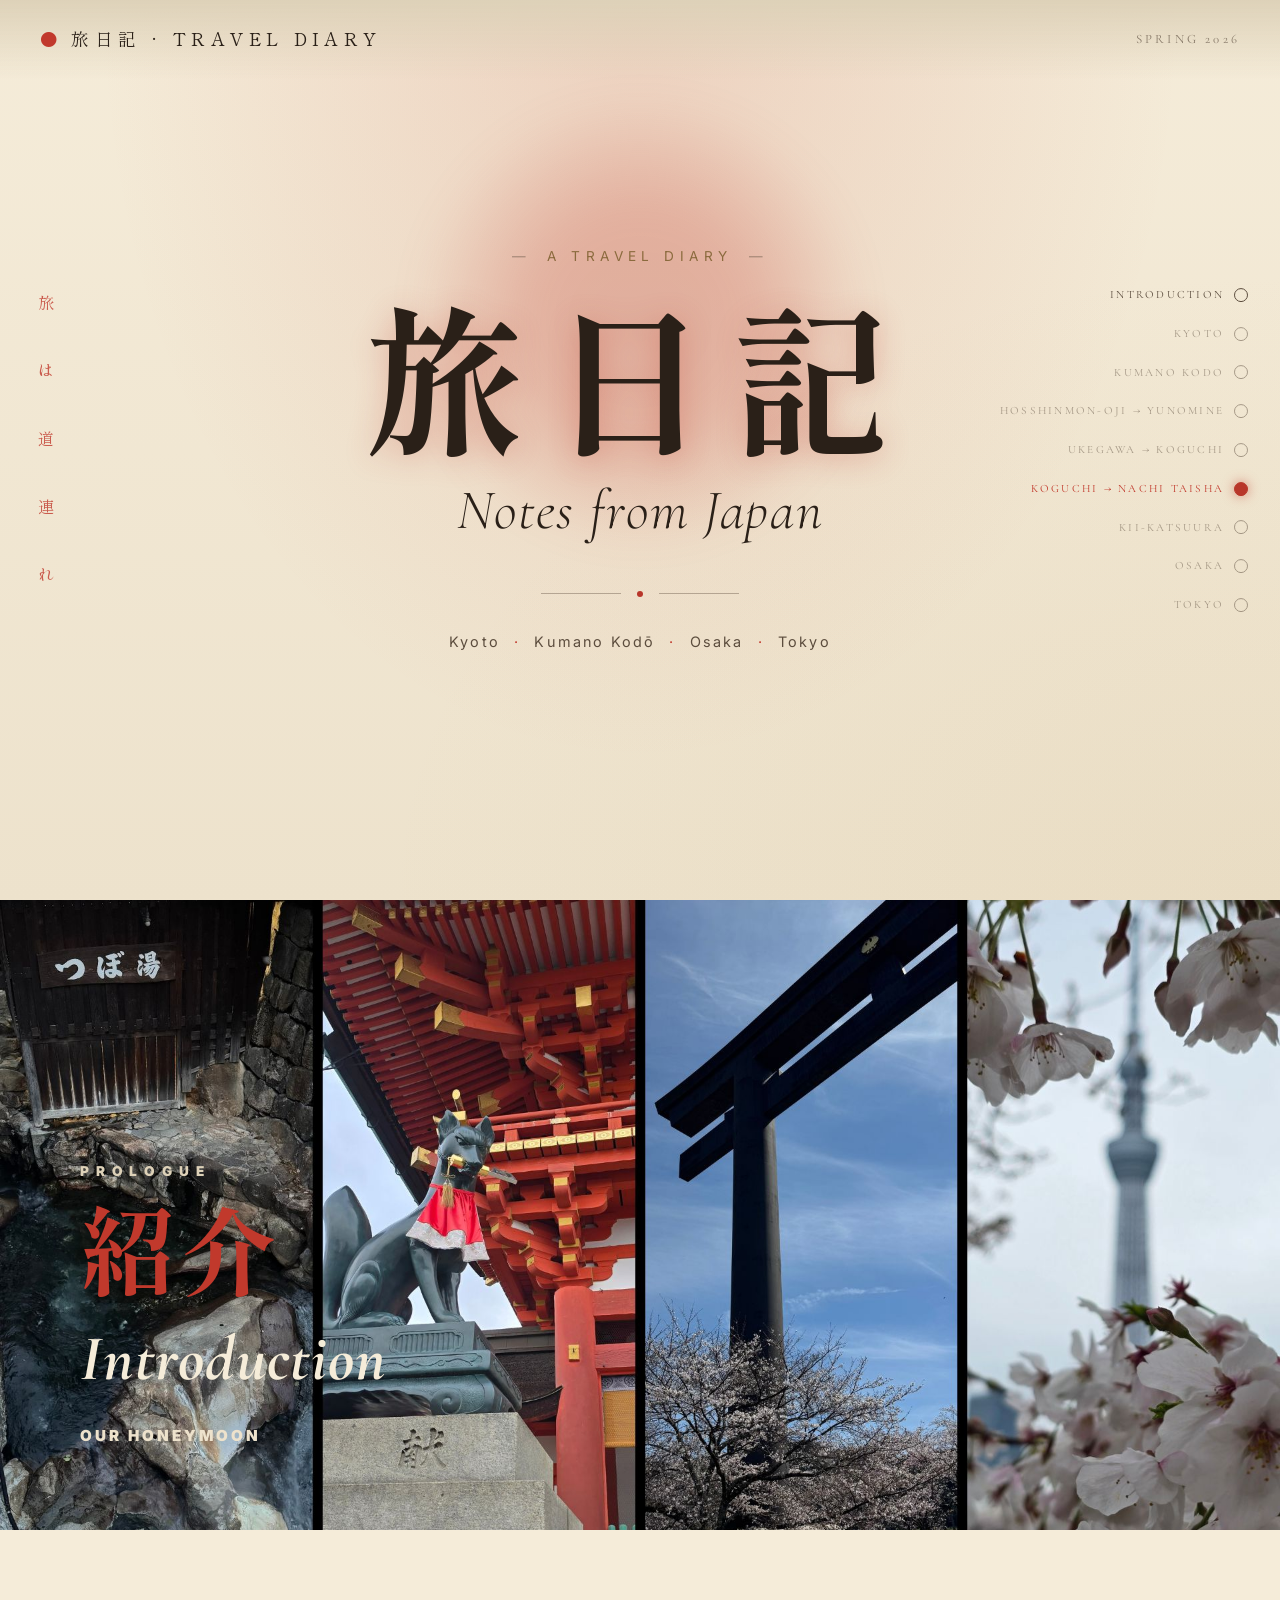
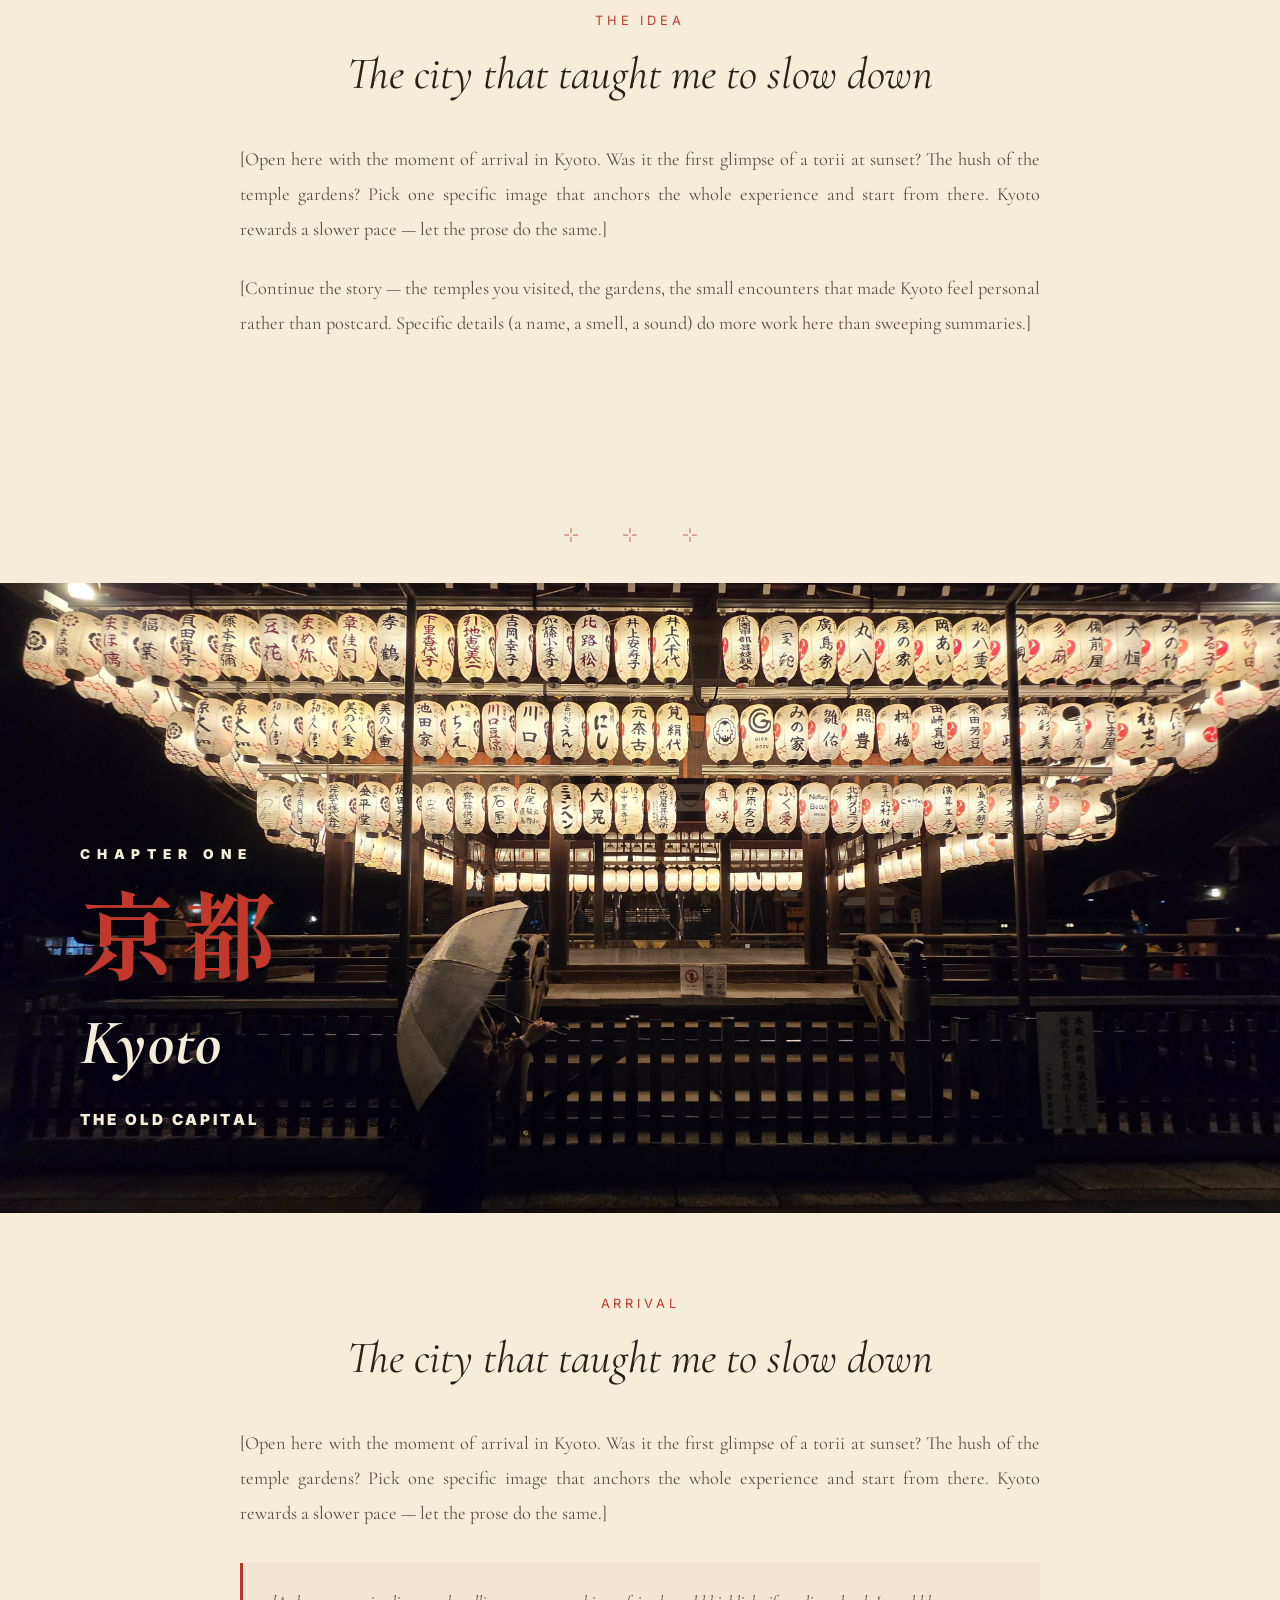
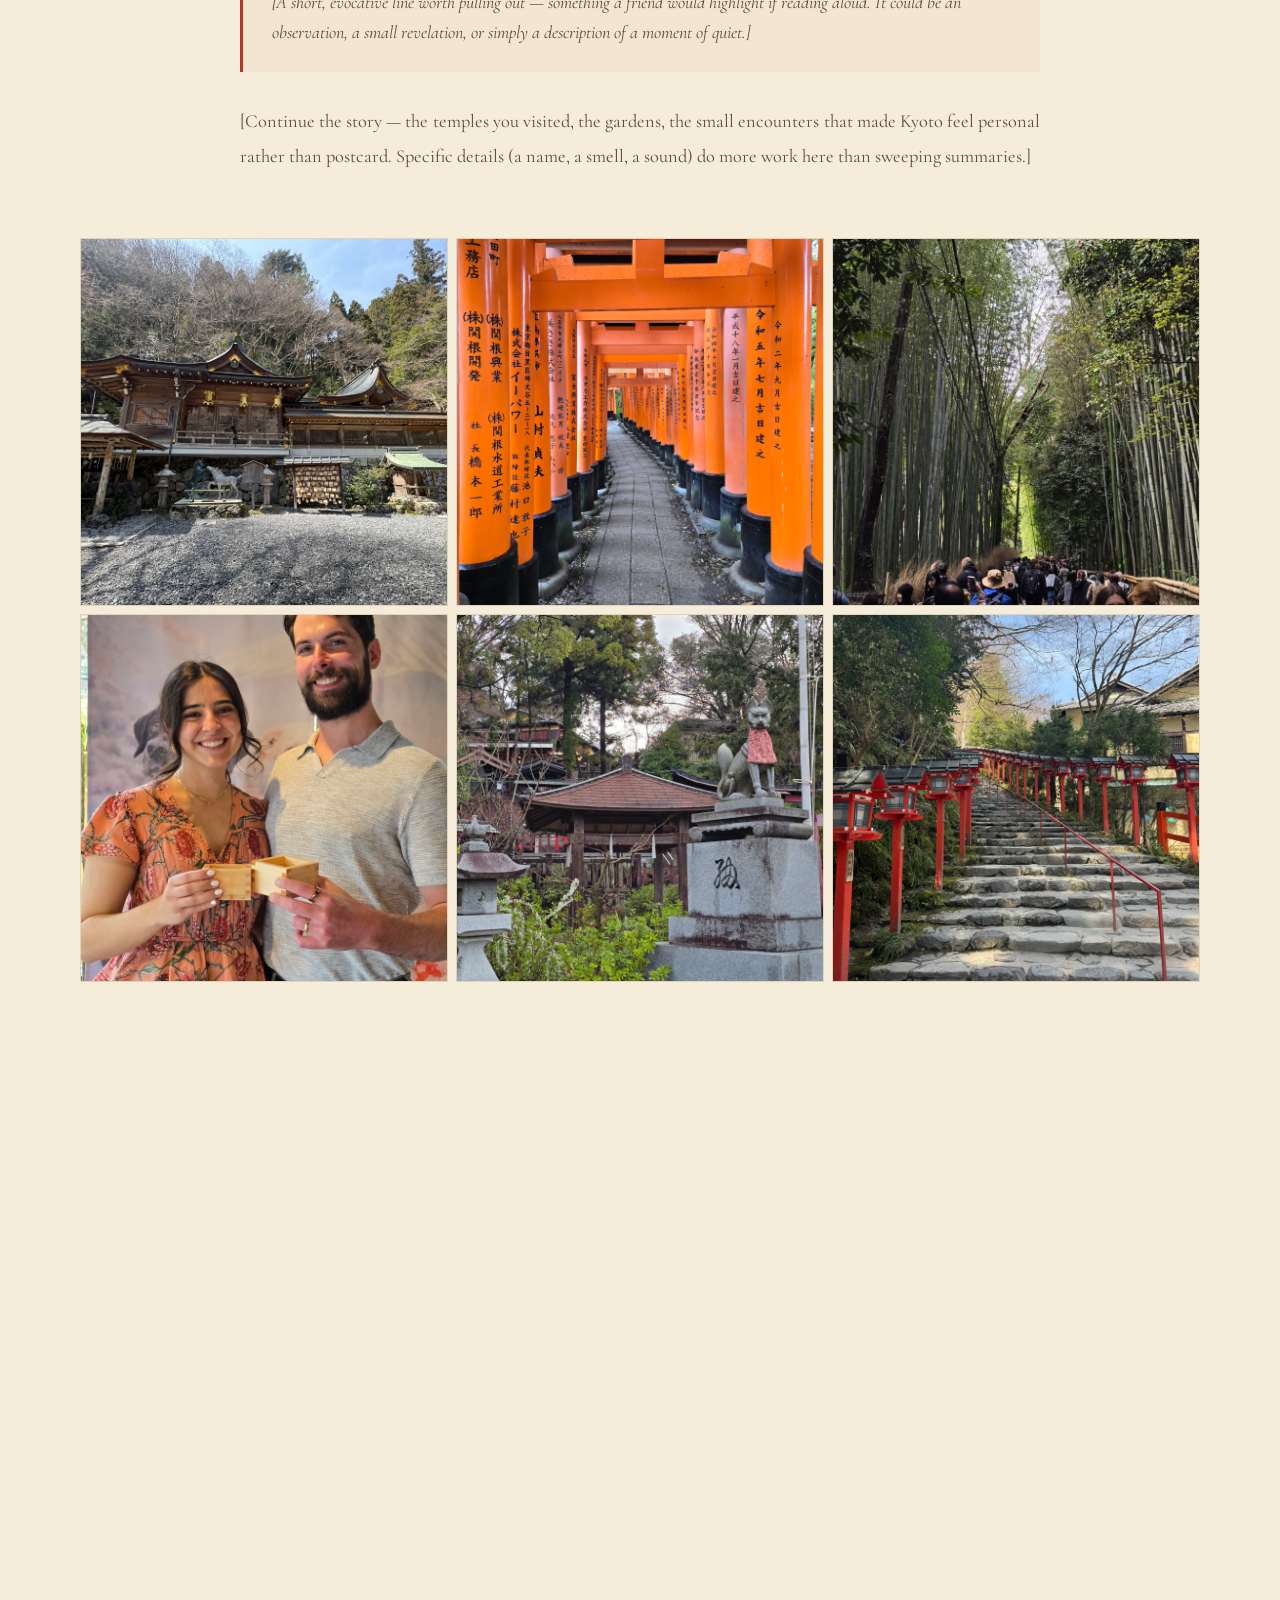
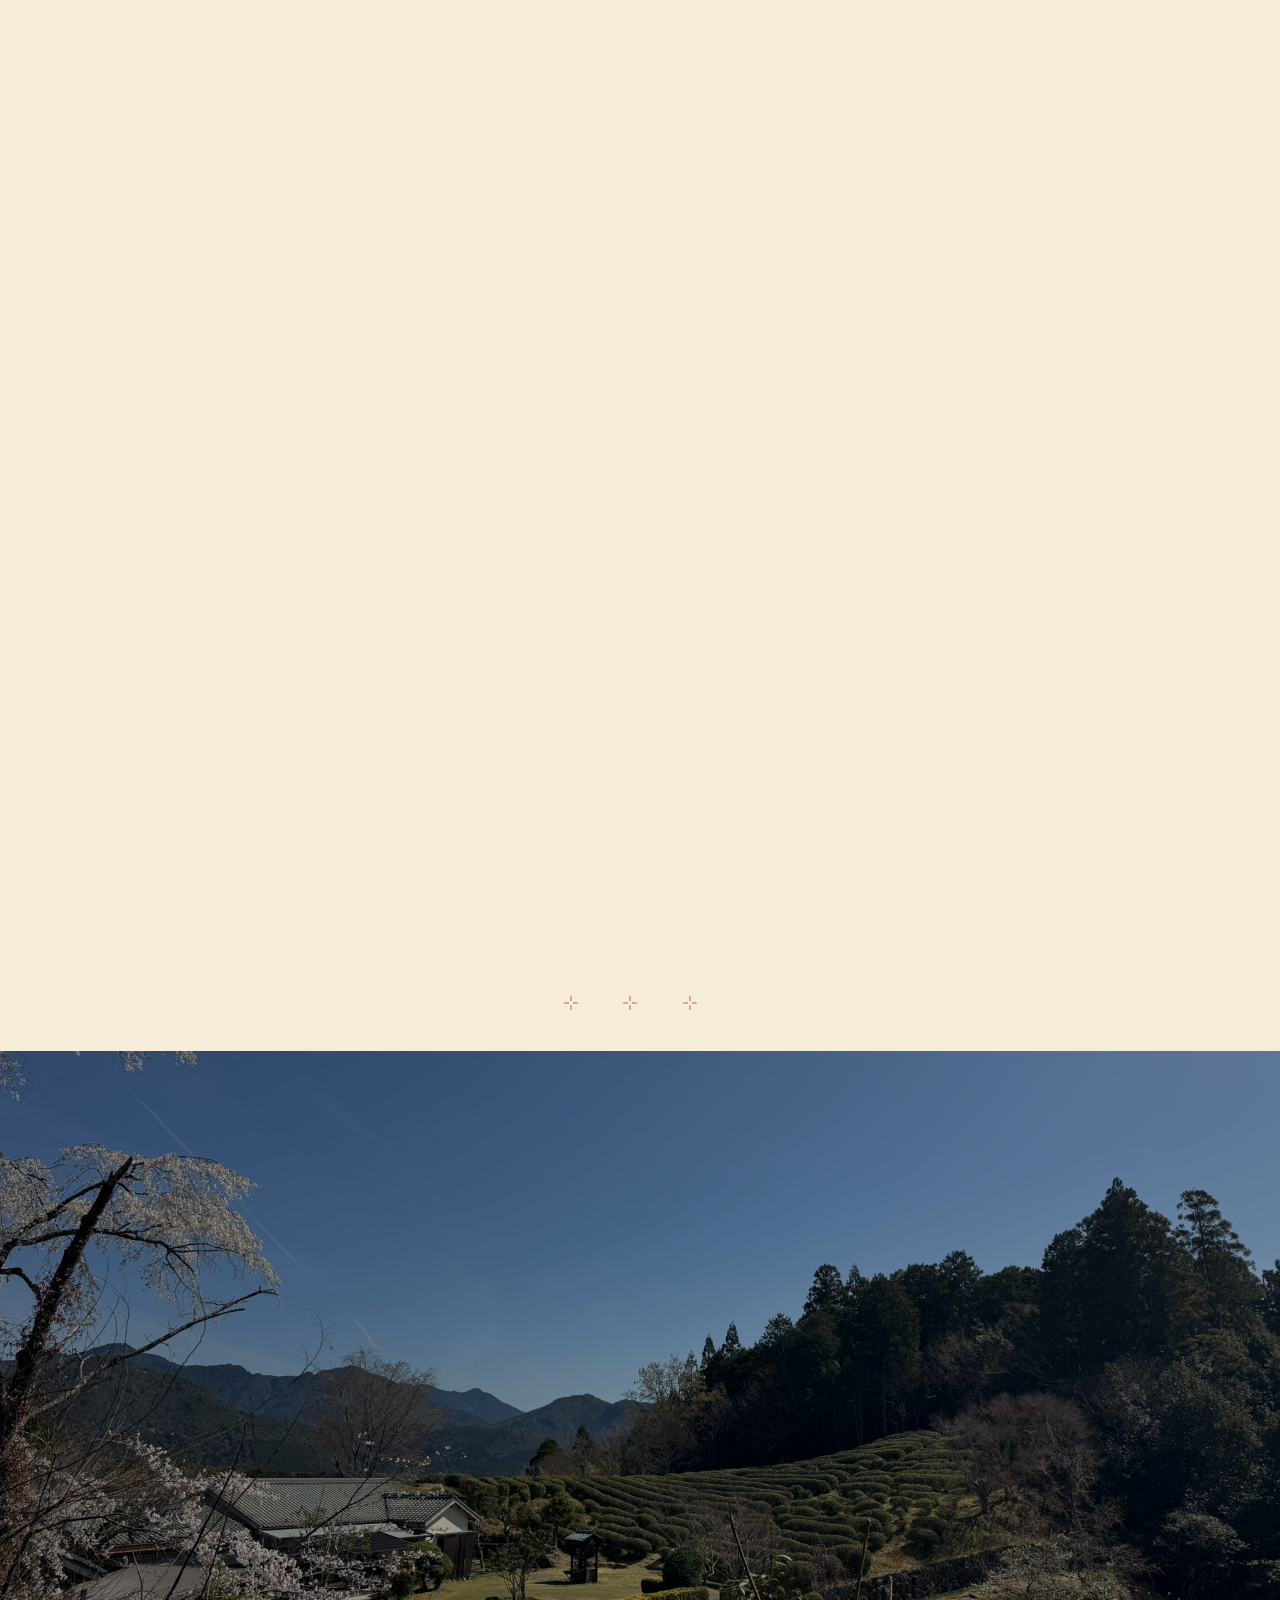
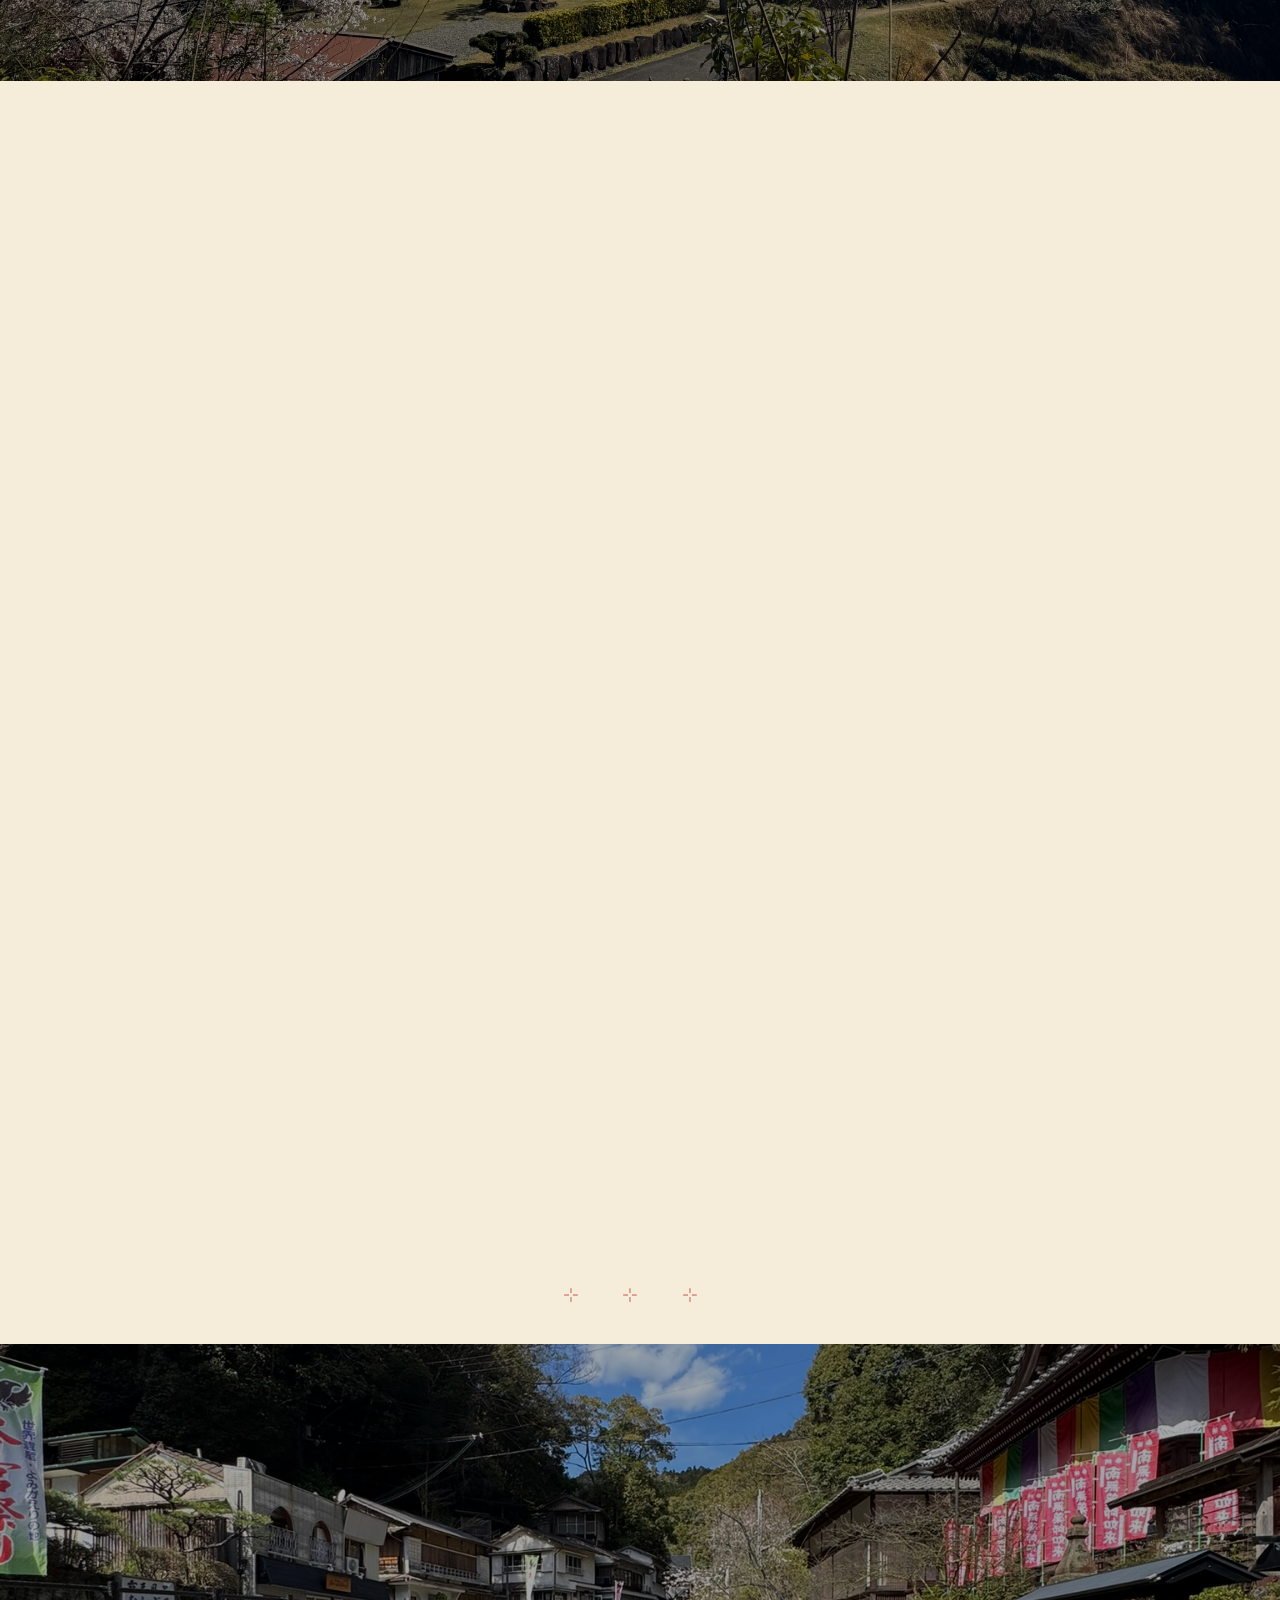
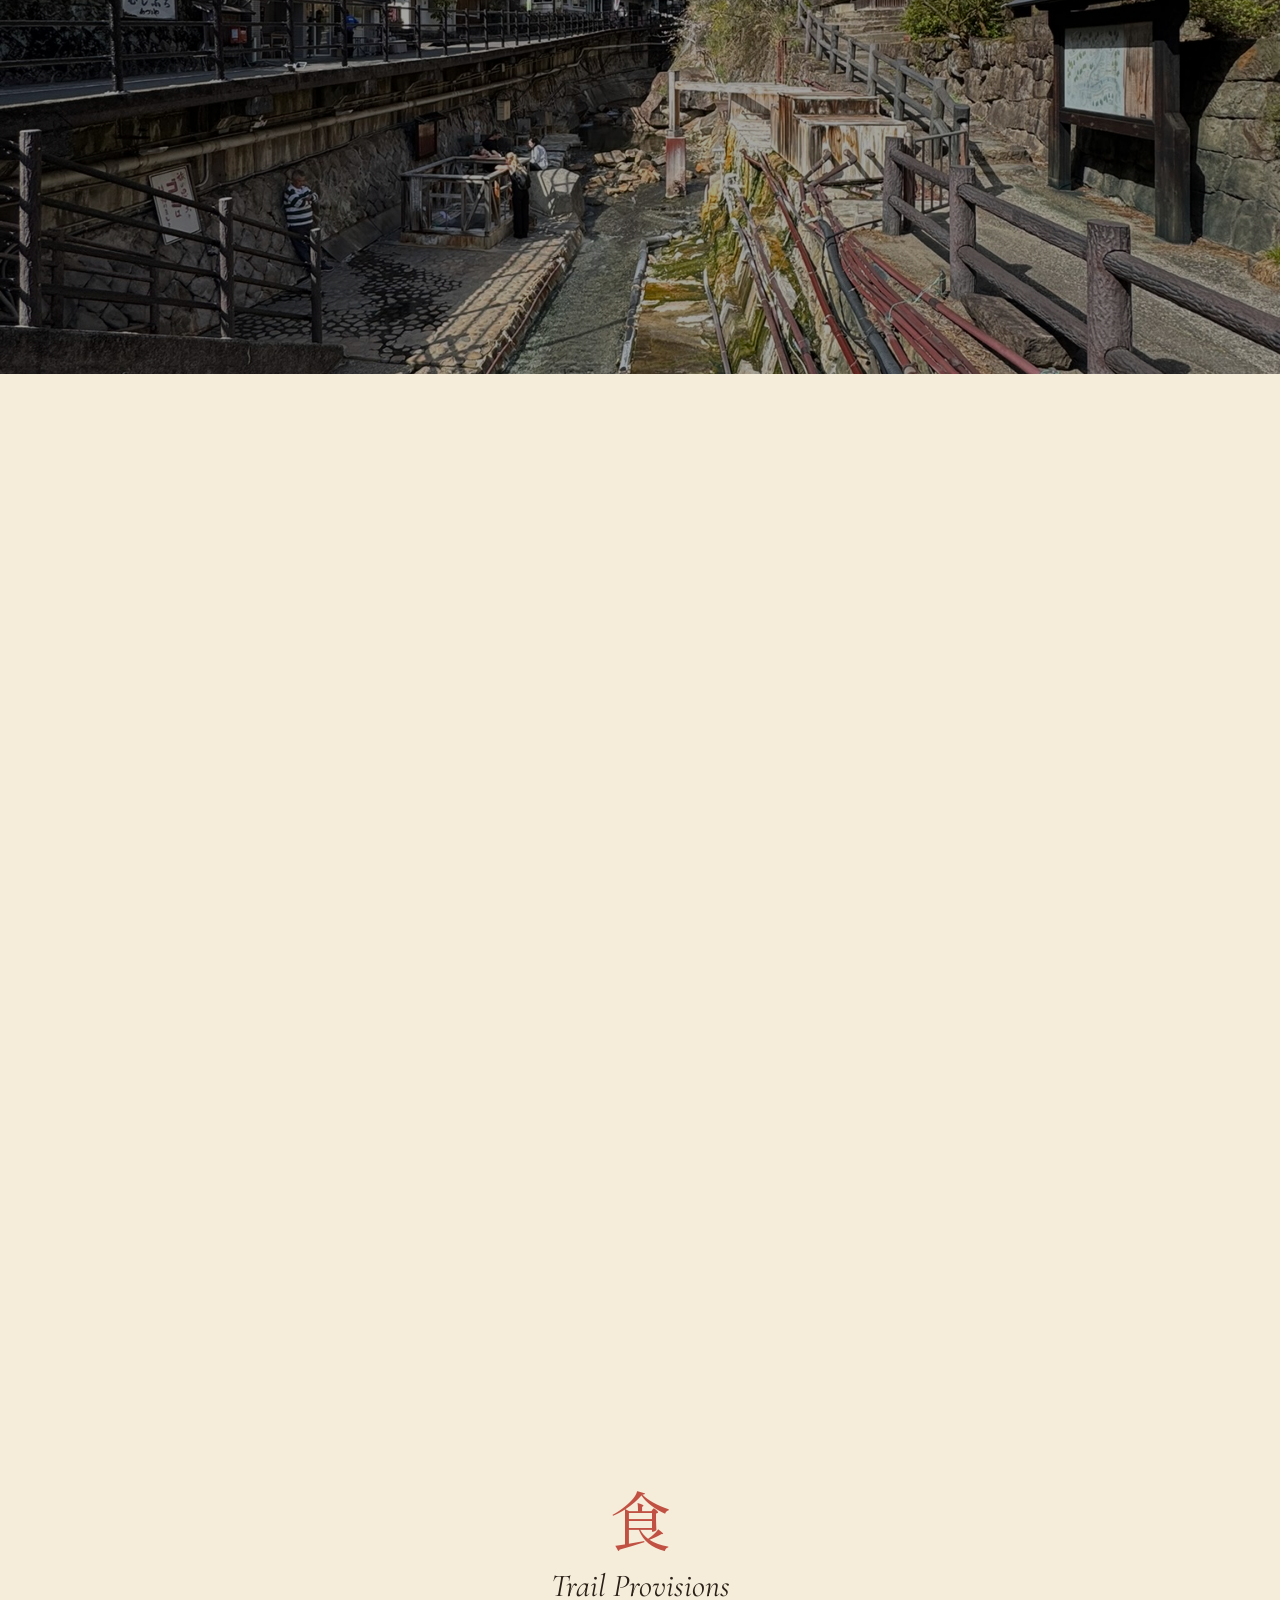
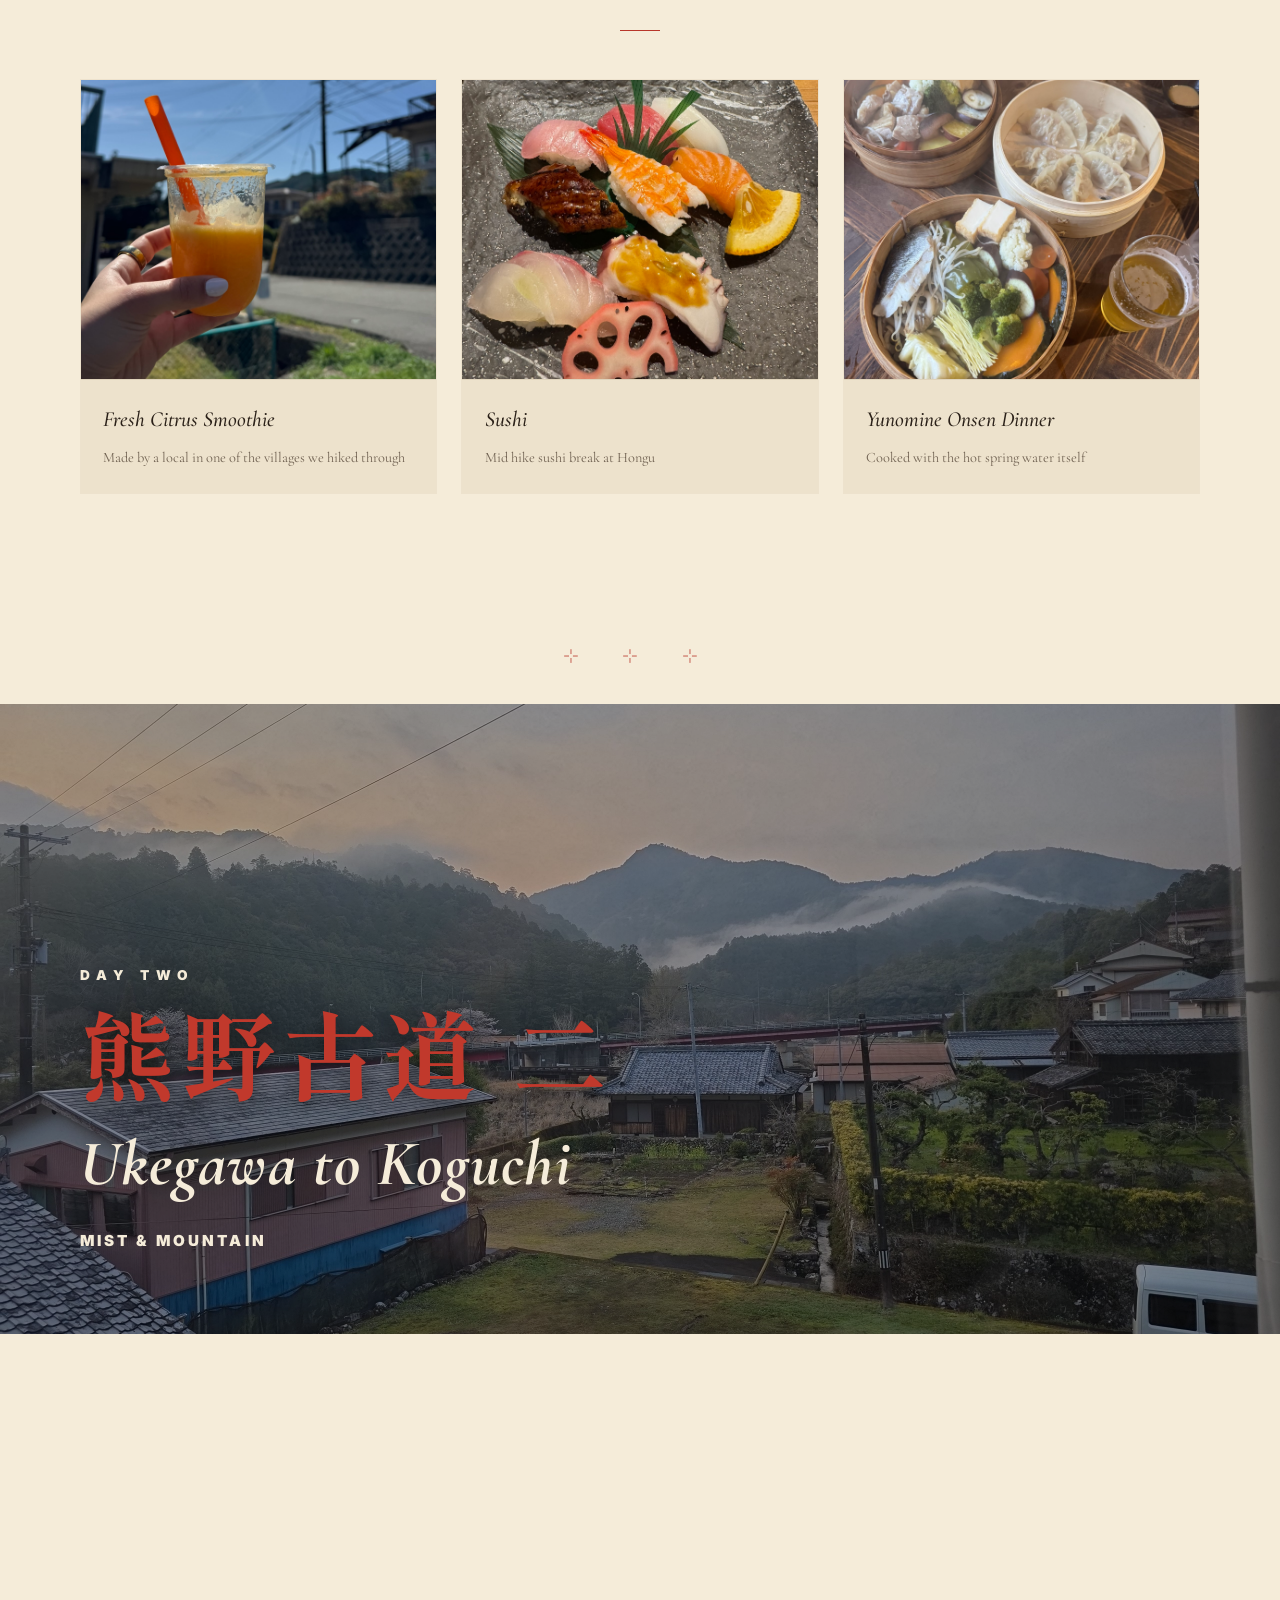
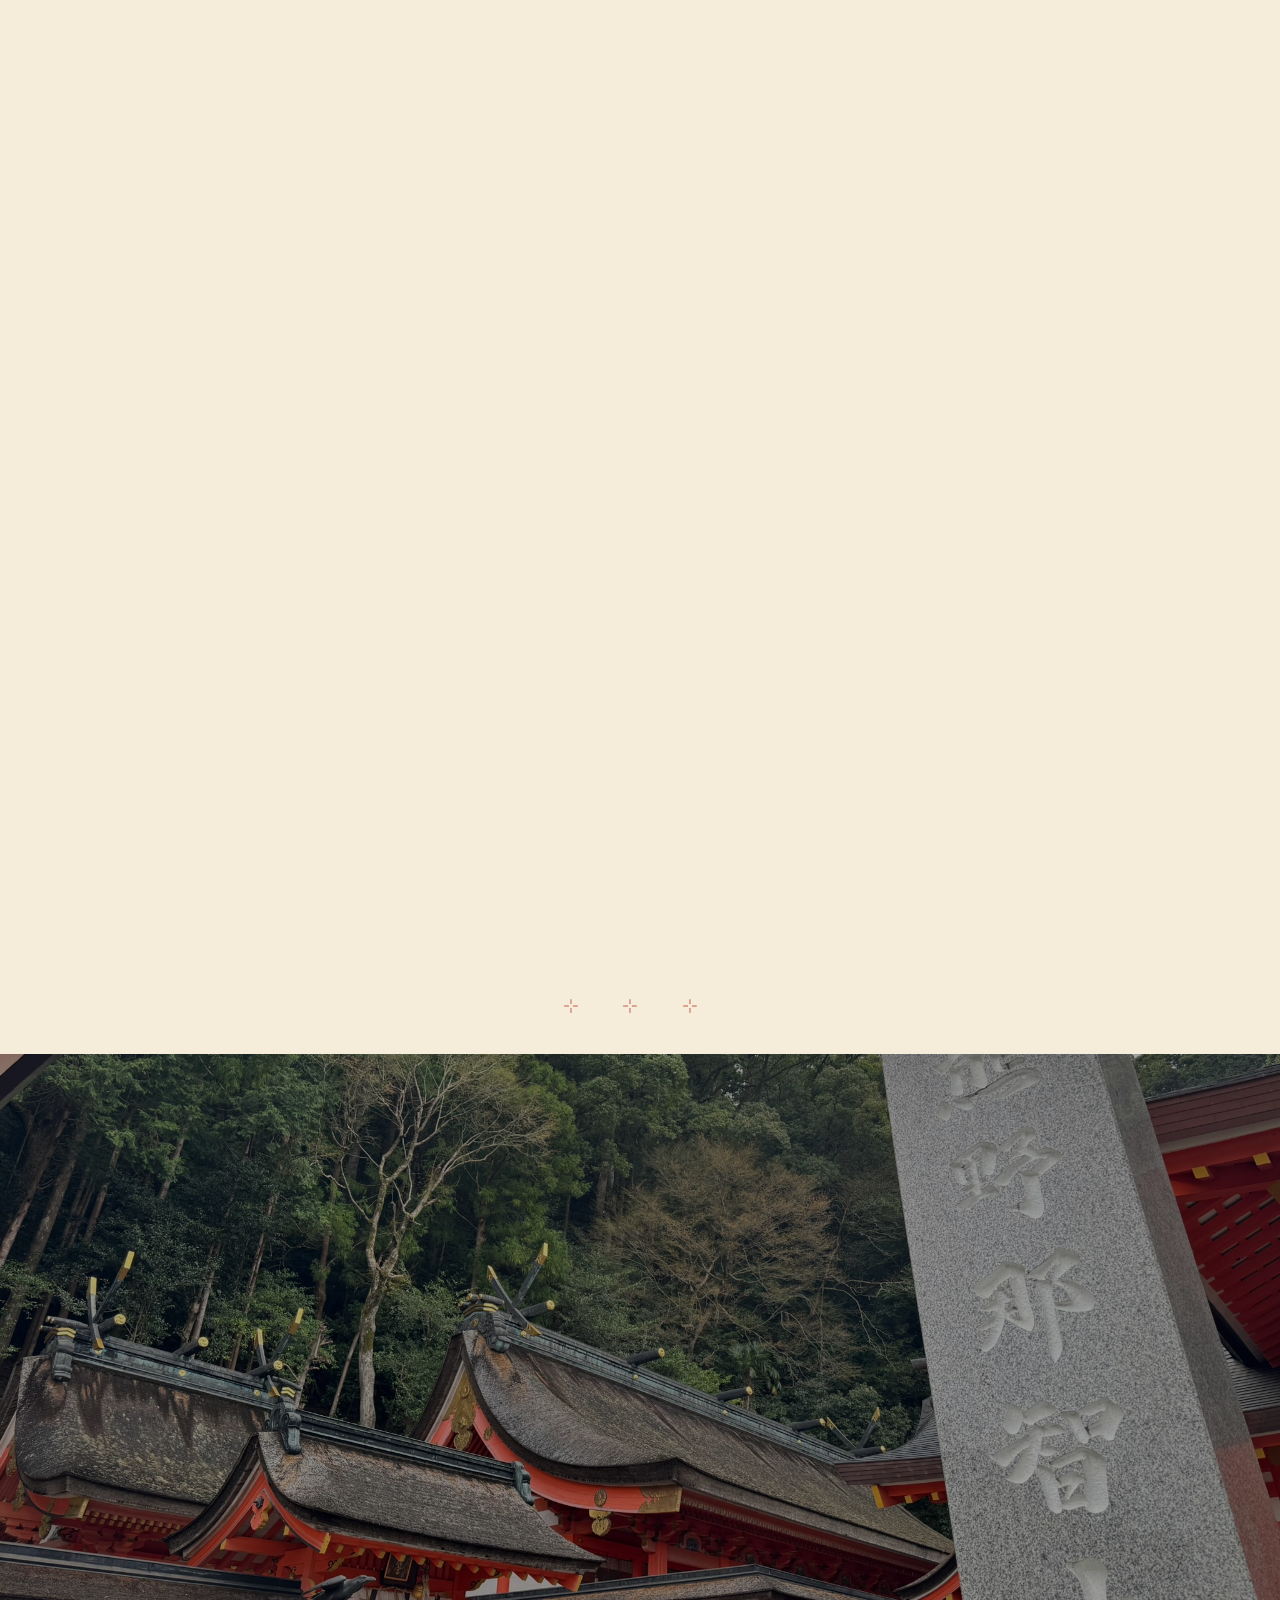
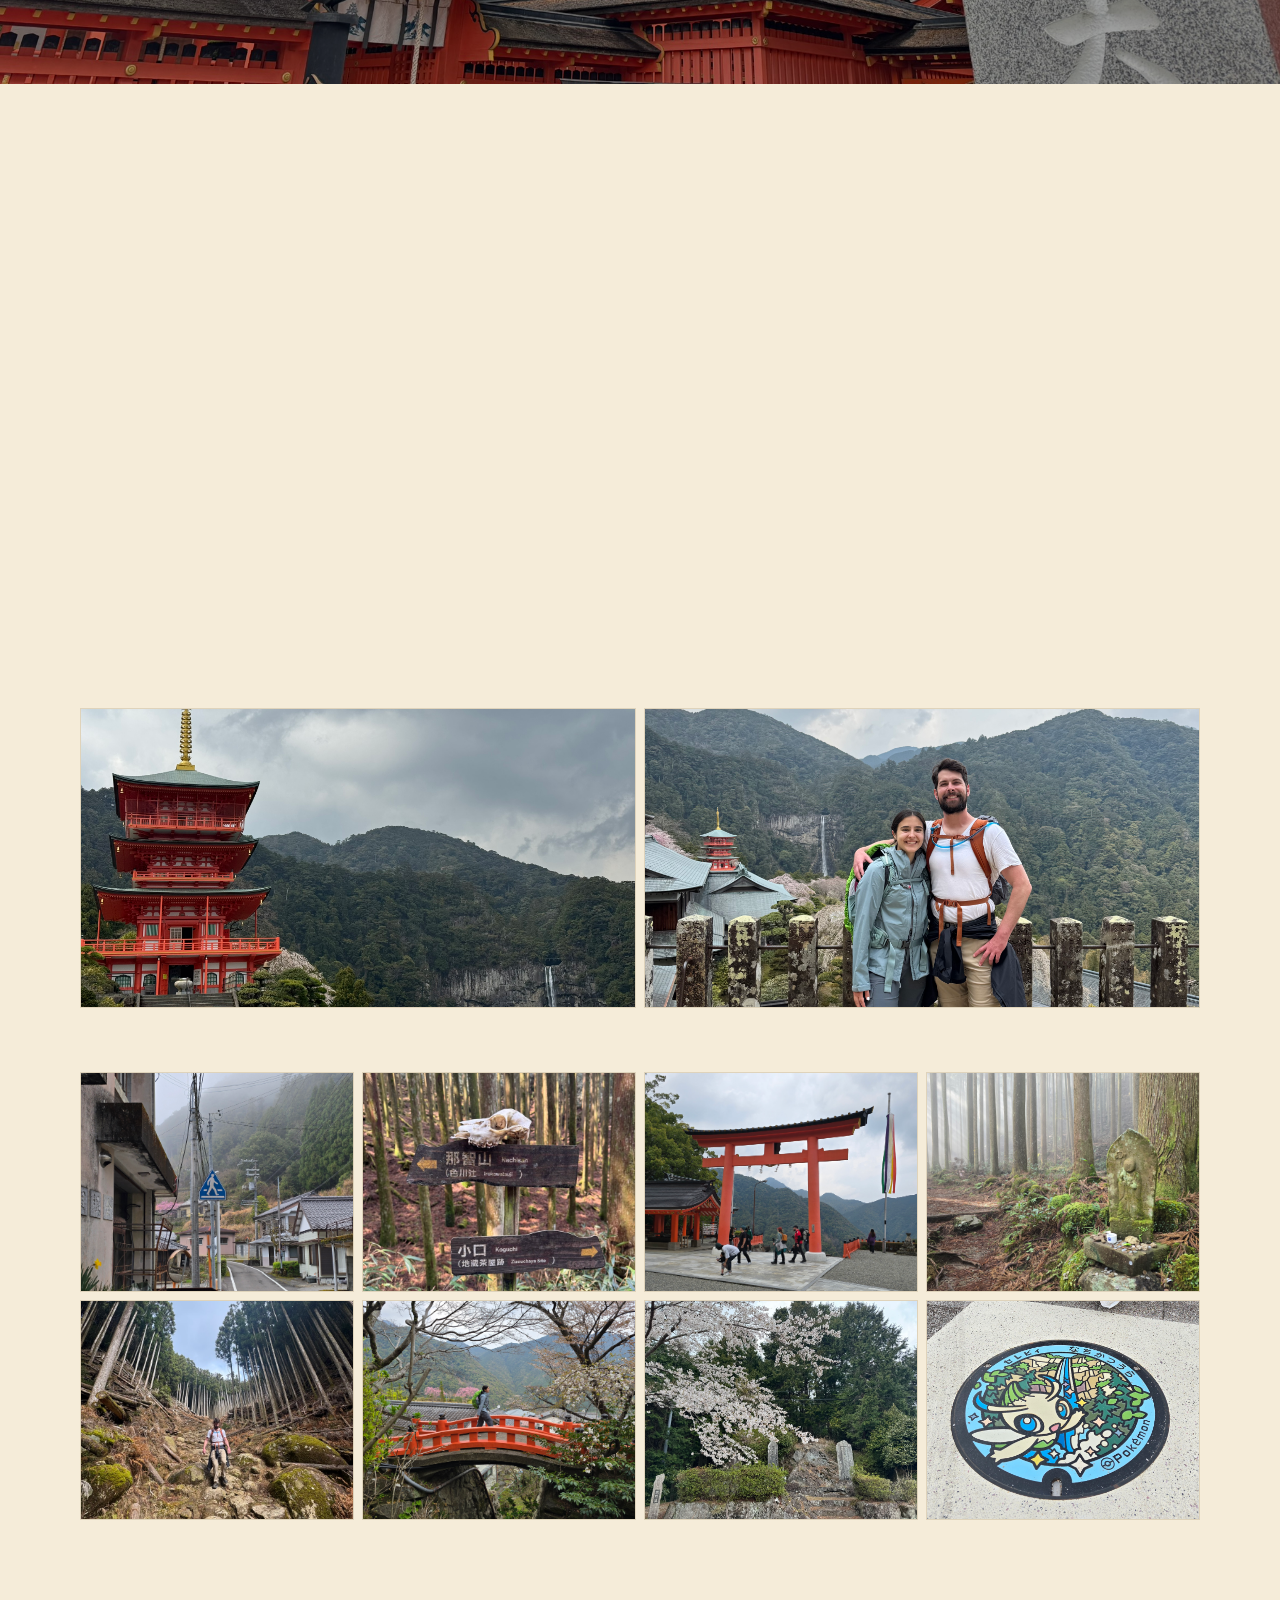
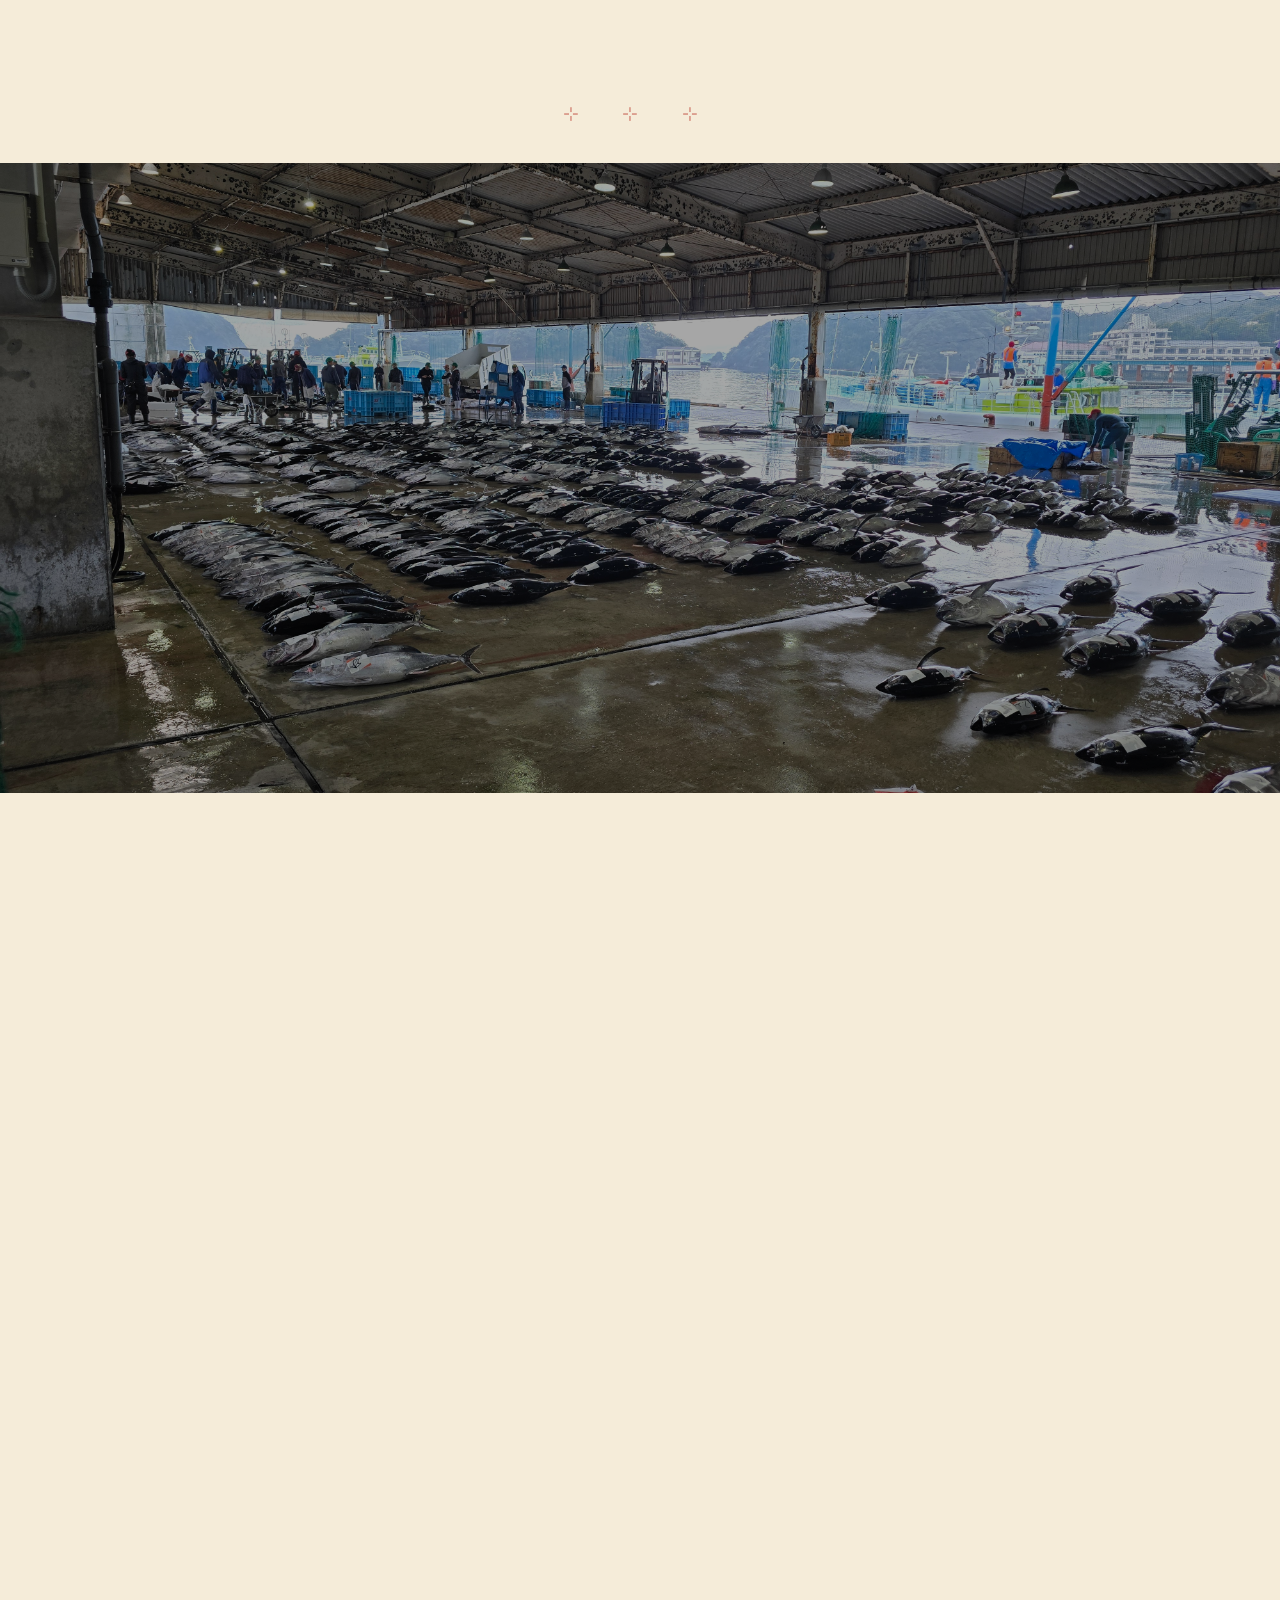
==== commit 3419abd0: "add photos and fill in placeholders" ====
--- a/japanese-style/index.html
+++ b/japanese-style/index.html
@@ -1,781 +1,705 @@
 <!DOCTYPE html>
 <html lang="en">
+
 <head>
-<meta charset="UTF-8">
-<meta name="viewport" content="width=device-width, initial-scale=1.0">
-<title>旅日記 — Travel Diary, Japan</title>
-<link rel="preconnect" href="https://fonts.googleapis.com">
-<link rel="preconnect" href="https://fonts.gstatic.com" crossorigin>
-<link href="https://fonts.googleapis.com/css2?family=Shippori+Mincho:wght@400;500;600;700;800&family=Cormorant+Garamond:ital,wght@0,300;0,400;0,500;0,600;1,400&family=Noto+Serif+JP:wght@300;400;500;600;700&family=Inter:wght@300;400;500;600&display=swap" rel="stylesheet">
-<link rel="stylesheet" href="styles.css">
+  <meta charset="UTF-8">
+  <meta name="viewport" content="width=device-width, initial-scale=1.0">
+  <title>旅日記 — Travel Diary, Japan</title>
+  <link rel="preconnect" href="https://fonts.googleapis.com">
+  <link rel="preconnect" href="https://fonts.gstatic.com" crossorigin>
+  <link
+    href="https://fonts.googleapis.com/css2?family=Shippori+Mincho:wght@400;500;600;700;800&family=Cormorant+Garamond:ital,wght@0,300;0,400;0,500;0,600;1,400&family=Noto+Serif+JP:wght@300;400;500;600;700&family=Inter:wght@300;400;500;600&display=swap"
+    rel="stylesheet">
+  <link rel="stylesheet" href="styles.css">
 </head>
+
 <body>
 
-<!-- ============ TOP BAR ============ -->
-<div class="top-bar">
-  <div class="brand"><span class="accent">●</span>旅日記 · TRAVEL DIARY</div>
-  <div class="top-meta">Spring 2026</div>
-</div>
-
-<!-- ============ SIDE NAV ============ -->
-<nav class="side-nav">
-  <a href="#intro" class="nav-dot">Introduction</a>
-  <a href="#kyoto" class="nav-dot">Kyoto</a>
-  <a href="#kumano1" class="nav-dot">Kumano Kodo</a>
-  <a href="#kumano2" class="nav-dot">HOSSHINMON-OJI → Yunomine</a>
-  <a href="#kumano3" class="nav-dot">ukegawa → koguchi</a>
-  <a href="#kumano4" class="nav-dot">Koguchi → nachi taisha</a>
-  <a href="#katsuura" class="nav-dot">Kii-Katsuura</a>
-  <a href="#osaka" class="nav-dot">Osaka</a>
-  <a href="#tokyo" class="nav-dot">Tokyo</a>
-</nav>
-
-<!-- ============ HERO ============ -->
-<header class="hero">
-  <div class="hero-sun"></div>
-  <div class="hero-kanji-vertical">旅 は 道 連 れ</div>
-  <div class="hero-content">
-    <div class="hero-eyebrow">A Travel Diary</div>
-    <div class="hero-kanji">旅日記</div>
-    <h1 class="hero-title">Notes from Japan</h1>
-    <div class="hero-divider">
-      <span class="line"></span>
-      <span class="dot"></span>
-      <span class="line"></span>
-    </div>
-    <p class="hero-route">
-      Kyoto <span>·</span> Kumano Kodō <span>·</span> Osaka <span>·</span> Tokyo
-    </p>
+  <!-- ============ TOP BAR ============ -->
+  <div class="top-bar">
+    <div class="brand"><span class="accent">●</span>旅日記 · TRAVEL DIARY</div>
+    <div class="top-meta">Spring 2026</div>
   </div>
-</header>
-
-<!-- ============ INTRODUCTION ============ -->
-<section class="city" id="intro">
-  <div class="city-banner">
-    <div class="intro-image">
-      <img src="../0_overall/intro-banner.jpg" alt="Intro Banner" style="width:100%;height:100%;object-fit:cover;">
-    </div>
-    <div class="city-banner-content">
-      <div class="prologue">Prologue</div>
-      <div class="city-banner-kanji">紹介</div>
-      <h2 class="intro-banner-title">Introduction</h2>
-      <div class="intro-banner-tag">Our Honeymoon</div>
-    </div>
-  </div>
-
-  <div class="city-body">
-    <article class="story">
-      <div class="story-eyebrow">The Idea</div>
-      <h3>The city that taught me to slow down</h3>
-      <p>[Open here with the moment of arrival in Kyoto. Was it the first glimpse of a torii at sunset? The hush of the temple gardens? Pick one specific image that anchors the whole experience and start from there. Kyoto rewards a slower pace — let the prose do the same.]</p>
-      <p>[Continue the story — the temples you visited, the gardens, the small encounters that made Kyoto feel personal rather than postcard. Specific details (a name, a smell, a sound) do more work here than sweeping summaries.]</p>
-    </article>
-
-    <div class="video-section">
-      <div class="video-eyebrow">In Motion</div>
-      <h3>And so our journey began</h3>
-      <div class="video-frame">
-          <video controls autoplay playsinline preload="metadata" style="width:100%;height:100%;object-fit:contain;">
-            <source src="../0_overall/usa-to-kyoto.mp4" type="video/mp4">
-            Your browser does not support the video tag.
-          </video>
-        <div class="video-meta">USA → Kyoto</div>
-      </div>
-    </div>
-</section>
-
-<div class="scene-break"><span class="glyph">⊹  ⊹  ⊹</span></div>
-
-
-<!-- ============ KYOTO ============ -->
-<section class="city" id="kyoto">
-  <div class="city-banner">
-    <div class="banner-image">
-      <img src="../1_kyoto/kyoto-4.jpeg" alt="Intro Banner" style="width:100%;height:100%;object-fit:cover;object-position:center;">
-    </div>
-    <div class="city-banner-content">
-      <div class="city-number">Chapter One</div>
-      <div class="city-banner-kanji">京都</div>
-      <h2 class="city-banner-title">Kyoto</h2>
-      <div class="city-banner-tag">The Old Capital</div>
-    </div>
-  </div>
-
-    <div class="city-body">
-
-    <article class="story">
-      <div class="story-eyebrow">Arrival</div>
-      <h3>The city that taught me to slow down</h3>
-      <p>[Open here with the moment of arrival in Kyoto. Was it the first glimpse of a torii at sunset? The hush of the temple gardens? Pick one specific image that anchors the whole experience and start from there. Kyoto rewards a slower pace — let the prose do the same.]</p>
-      <div class="pull">[A short, evocative line worth pulling out — something a friend would highlight if reading aloud. It could be an observation, a small revelation, or simply a description of a moment of quiet.]</div>
-      <p>[Continue the story — the temples you visited, the gardens, the small encounters that made Kyoto feel personal rather than postcard. Specific details (a name, a smell, a sound) do more work here than sweeping summaries.]</p>
-    </article>
-
-    <div class="photo-mosaic mosaic-a">
-      <div class="photo"><img src="../1_kyoto/kyoto-1.jpeg" alt="Kinkaku-ji"></div>
-      <div class="photo"><img src="../1_kyoto/kyoto-2.jpeg" alt="Gion"></div>
-      <div class="photo"><img src="../1_kyoto/kyoto-3.jpeg" alt="Bamboo Grove"></div>
-      <div class="photo"><img src="../1_kyoto/kyoto-4.jpeg" alt="Tea Garden"></div>
-      <div class="photo"><img src="../1_kyoto/kyoto-4.jpeg" alt="Tea Garden"></div>
-    </div>
-
-    <div class="video-section">
-      <div class="video-eyebrow">In Motion</div>
-      <h3>A walk through old Kyoto</h3>
-      <div class="video-frame">
-        <div class="play-circle"></div>
-        <div class="video-meta">Kyoto · Vlog 01</div>
-      </div>
-    </div>
-
-    <div class="food-block">
-      <div class="food-header">
-        <div class="ji">食</div>
-        <h3>Pokemon Covers of Kyoto</h3>
-      </div>
-      <div class="food-list">
-        <div class="dish">
-          <div class="dish-img">
-            <img src="../1_kyoto/pokemon-1.jpeg">
-          </div>
-        </div>
-        <div class="dish">
-          <div class="dish-img">
-            <img src="../1_kyoto/pokemon-2.jpeg">
-          </div>
-        </div>
-        <div class="dish">
-          <div class="dish-img">
-            <img src="../1_kyoto/pokemon-3.jpeg">
-          </div>
-        </div>
-      </div>
-    </div>
-  </div>
-</section>
-
-<div class="scene-break"><span class="glyph">⊹  ⊹  ⊹</span></div>
-
-<!-- ============ KUMANO KODO 1 ============ -->
-<section class="city" id="kumano1">
-  <div class="city-banner">
-    <div class="banner-image">
-      <img src="../2_kumano-kodo/kumano-1.jpeg" alt="Kumano Kodō Banner" style="width:100%;height:100%;object-fit:cover;object-position:bottom;">
-    </div>
-    <div class="city-banner-content">
-      <div class="city-number">Chapter Two</div>
-      <div class="city-banner-kanji">熊野古道</div>
-      <h2 class="city-banner-title">Kumano Kodō</h2>
-      <div class="city-banner-tag">The Pilgrimage Trail</div>
-    </div>
-  </div>
-
-  <div class="city-body">
-    <div class="stats-strip">
-      <div class="stat"><div class="stat-num">3</div><div class="stat-lbl">Days</div></div>
-      <div class="stat"><div class="stat-num">29.29</div><div class="stat-lbl">Miles</div></div>
-      <div class="stat"><div class="stat-num">7,897</div><div class="stat-lbl">Elevation Gain (ft)</div></div>
-      <div class="stat"><div class="stat-num">Countless</div><div class="stat-lbl">Shrines</div></div>
-    </div>
-
-    <article class="story">
-      <div class="story-eyebrow">Into the Forest</div>
-      <h3>The first steps on a thousand-year path</h3>
-      <p>[Set the scene at the trailhead — Takijiri-oji, the small ceremony of beginning. The weight of the pack, the smell of cedar, the trail sign in two scripts. Was the day clear or misty? Were you walking alone, with a guide, or with friends?]</p>
-      <div class="pull">[A short reflection on what it felt like to begin — physically, but also something else. The Kumano Kodō has a way of stripping things down. Capture that early.]</div>
-      <p>[Walk the reader through the first stretch — the steep climbs, the oji shrines (small altars) along the way, the rhythm of stopping and starting. End with arrival at the minshuku and the first hot bath.]</p>
-    </article>
-
-    <div class="photo-mosaic mosaic-b">
-      <div class="photo"><div class="photo-caption">Trailhead</div></div>
-      <div class="photo"><div class="photo-caption">Cedar Forest</div></div>
-      <div class="photo"><div class="photo-caption">Stone Steps</div></div>
-      <div class="photo"><div class="photo-caption">Oji Shrine</div></div>
-      <div class="photo"><div class="photo-caption">Mossy Lantern</div></div>
-      <div class="photo"><div class="photo-caption">Minshuku</div></div>
-    </div>
-
-    <div class="video-section">
-      <div class="video-eyebrow">In Motion</div>
-      <h3>The forest in walking pace</h3>
-      <div class="video-frame">
-        <div class="play-circle"></div>
-        <div class="video-meta">Kumano · Day 1</div>
-      </div>
-    </div>
-
-    <div class="food-block">
-      <div class="food-header">
-        <div class="ji">食</div>
-        <h3>Trail Provisions</h3>
-      </div>
-      <div class="food-list">
-        <div class="dish">
-          <div class="dish-img">🍱</div>
-          <div class="dish-body">
-            <div class="dish-jp">弁当</div>
-            <h4>Bento</h4>
-            <p>[The packed lunch from the inn]</p>
-          </div>
-        </div>
-        <div class="dish">
-          <div class="dish-img">🍚</div>
-          <div class="dish-body">
-            <div class="dish-jp">民宿の夕食</div>
-            <h4>Minshuku Dinner</h4>
-            <p>[A home-cooked feast in a family inn]</p>
-          </div>
-        </div>
-        <div class="dish">
-          <div class="dish-img">🍵</div>
-          <div class="dish-body">
-            <div class="dish-jp">茶</div>
-            <h4>Tea at the Rest Hut</h4>
-            <p>[A small kindness, mid-climb]</p>
-          </div>
-        </div>
-      </div>
-    </div>
-  </div>
-</section>
-
-<div class="scene-break"><span class="glyph">⊹  ⊹  ⊹</span></div>
-
-
-<!-- ============ KUMANO KODO 2 ============ -->
-<section class="city" id="kumano2">
-  <div class="city-banner">
-    <div class="banner-image">
-      <img src="../3_kumano-1/kumano-26.jpeg" alt="Intro Banner" style="width:100%;height:100%;object-fit:cover;">
-    </div>
-    <div class="city-banner-content">
-      <div class="city-number">Day One</div>
-      <div class="city-banner-kanji">熊野古道  一 </div>
-      <h2 class="city-banner-title">Hosshinmon-oji to Yunomine</h2>
-      <div class="city-banner-tag">Villages & Shrines</div>
-    </div>
-  </div>
-
-  <div class="city-body">
-    <article class="story">
-      <div class="story-eyebrow">Into the Forest</div>
-      <h3>The first steps on a thousand-year path</h3>
-      <p>[Set the scene at the trailhead — Takijiri-oji, the small ceremony of beginning. The weight of the pack, the smell of cedar, the trail sign in two scripts. Was the day clear or misty? Were you walking alone, with a guide, or with friends?]</p>
-      <div class="pull">[A short reflection on what it felt like to begin — physically, but also something else. The Kumano Kodō has a way of stripping things down. Capture that early.]</div>
-      <p>[Walk the reader through the first stretch — the steep climbs, the oji shrines (small altars) along the way, the rhythm of stopping and starting. End with arrival at the minshuku and the first hot bath.]</p>
-    </article>
-
-    <div class="photo-mosaic mosaic-b">
-      <div class="photo"><div class="photo-caption">Trailhead</div></div>
-      <div class="photo"><div class="photo-caption">Cedar Forest</div></div>
-      <div class="photo"><div class="photo-caption">Stone Steps</div></div>
-      <div class="photo"><div class="photo-caption">Oji Shrine</div></div>
-      <div class="photo"><div class="photo-caption">Mossy Lantern</div></div>
-      <div class="photo"><div class="photo-caption">Minshuku</div></div>
-    </div>
-
-    <div class="video-section">
-      <div class="video-eyebrow">In Motion</div>
-      <h3>The forest in walking pace</h3>
-      <div class="video-frame">
-        <div class="play-circle"></div>
-        <div class="video-meta">Kumano · Day 1</div>
-      </div>
-    </div>
-
-    <div class="food-block">
-      <div class="food-header">
-        <div class="ji">食</div>
-        <h3>Trail Provisions</h3>
-      </div>
-      <div class="food-list">
-        <div class="dish">
-          <div class="dish-img">🍱</div>
-          <div class="dish-body">
-            <div class="dish-jp">弁当</div>
-            <h4>Bento</h4>
-            <p>[The packed lunch from the inn]</p>
-          </div>
-        </div>
-        <div class="dish">
-          <div class="dish-img">🍚</div>
-          <div class="dish-body">
-            <div class="dish-jp">民宿の夕食</div>
-            <h4>Minshuku Dinner</h4>
-            <p>[A home-cooked feast in a family inn]</p>
-          </div>
-        </div>
-        <div class="dish">
-          <div class="dish-img">🍵</div>
-          <div class="dish-body">
-            <div class="dish-jp">茶</div>
-            <h4>Tea at the Rest Hut</h4>
-            <p>[A small kindness, mid-climb]</p>
-          </div>
-        </div>
-      </div>
-    </div>
-  </div>
-</section>
-
-<div class="scene-break"><span class="glyph">⊹  ⊹  ⊹</span></div>
-
-<!-- ============ KUMANO KODO 3 ============ -->
-<section class="city" id="kumano3">
-  <div class="city-banner">
-    <div class="banner-image">
-      <img src="../4_kumano-2/kumano-13.jpeg" alt="Intro Banner" style="width:100%;height:100%;object-fit:cover;">
-    </div>
-    <div class="city-banner-content">
-      <div class="city-number">Day Two</div>
-      <div class="city-banner-kanji">熊野古道 二</div>
-      <h2 class="city-banner-title">Ukegawa to Koguchi</h2>
-      <div class="city-banner-tag">Mist & Mountain</div>
-    </div>
-  </div>
-
-  <div class="city-body">
-    <article class="story">
-      <div class="story-eyebrow">The Long Climb</div>
-      <h3>Where the trail gets serious</h3>
-      <p>[Day two is the body's hardest. Open with the morning — sore legs, the cool air, the first switchback. Don't shy away from the difficulty. The contrast makes the arrival sweeter.]</p>
-      <div class="pull">[An honest line about pushing through — what you told yourself, or what someone told you, or the small thing that kept you walking.]</div>
-      <p>[Take the reader to the high pass — what you could see, what you couldn't because of mist. Then bring them down into Hongū and the great torii at Ōyunohara, which most photographs fail to convey the scale of.]</p>
-    </article>
-
-    <div class="photo-mosaic mosaic-c">
-      <div class="photo"><div class="photo-caption">Mist on the Pass</div></div>
-      <div class="photo"><div class="photo-caption">Trail Marker</div></div>
-      <div class="photo"><div class="photo-caption">Ōyunohara Torii</div></div>
-    </div>
-
-    <div class="video-section">
-      <div class="video-eyebrow">In Motion</div>
-      <h3>From ridge to shrine</h3>
-      <div class="video-frame">
-        <div class="play-circle"></div>
-        <div class="video-meta">Kumano · Day 2</div>
-      </div>
-    </div>
-
-    <div class="food-block">
-      <div class="food-header">
-        <div class="ji">食</div>
-        <h3>Onsen Town Eats</h3>
-      </div>
-      <div class="food-list">
-        <div class="dish">
-          <div class="dish-img">♨️</div>
-          <div class="dish-body">
-            <div class="dish-jp">温泉卵</div>
-            <h4>Yunomine Onsen Eggs</h4>
-            <p>[Cooked in the hot spring itself]</p>
-          </div>
-        </div>
-        <div class="dish">
-          <div class="dish-img">🍶</div>
-          <div class="dish-body">
-            <div class="dish-jp">地酒</div>
-            <h4>Local Sake</h4>
-            <p>[The regional brewery you discovered]</p>
-          </div>
-        </div>
-        <div class="dish">
-          <div class="dish-img">🍲</div>
-          <div class="dish-body">
-            <div class="dish-jp">山菜鍋</div>
-            <h4>Mountain Vegetable Pot</h4>
-            <p>[Wild greens from the area]</p>
-          </div>
-        </div>
-      </div>
-    </div>
-  </div>
-</section>
-
-<div class="scene-break"><span class="glyph">⊹  ⊹  ⊹</span></div>
-
-<!-- ============ KUMANO KODO 4 ============ -->
-<section class="city" id="kumano4">
-  <div class="city-banner">
-    <div class="banner-image">
-        <img src="../5_kumano-3/kumano-41.jpeg" alt="Intro Banner" style="width:100%;height:100%;object-fit:cover;object-position:bottom;">
-    </div>
-    <div class="city-banner-content">
-      <div class="city-number">Day Three</div>
-      <div class="city-banner-kanji">熊野古道 三</div>
-      <h2 class="city-banner-title">Koguchi to Nachi Taisha</h2>
-      <div class="city-banner-tag">Down to the waterfall</div>
-    </div>
-  </div>
-
-  <div class="city-body">
-    <article class="story">
-      <div class="story-eyebrow">The Final Descent</div>
-      <h3>Nachi Falls, and the end of the path</h3>
-      <p>[The last day descends toward Nachi Taisha and Japan's tallest waterfall. Describe that first glimpse of the three-story pagoda framed against the falls — it's the iconic image of the Kumano Kodō, and it's earned only by the walk that precedes it.]</p>
-      <div class="pull">[Three days on the pilgrim's path is enough to shift something. Name that shift, in your own words. Don't generalize — be personal.]</div>
-      <p>[End with arrival at the coast, the change of air, what you ate to celebrate, what you wrote in your journal that night.]</p>
-    </article>
-
-    <div class="photo-mosaic mosaic-d">
-      <div class="photo"><div class="photo-caption">Nachi Falls & Pagoda</div></div>
-    </div>
-
-    <div class="photo-mosaic mosaic-a">
-      <div class="photo"><div class="photo-caption">Final Steps</div></div>
-      <div class="photo"><div class="photo-caption">Stamp Book</div></div>
-      <div class="photo"><div class="photo-caption">Forest Light</div></div>
-      <div class="photo"><div class="photo-caption">Coastal Descent</div></div>
-      <div class="photo"><div class="photo-caption">First Sight of Sea</div></div>
-    </div>
-
-    <div class="video-section">
-      <div class="video-eyebrow">In Motion</div>
-      <h3>To the falls</h3>
-      <div class="video-frame">
-        <div class="play-circle"></div>
-        <div class="video-meta">Kumano · Day 3</div>
-      </div>
-    </div>
-
-    <div class="food-block">
-      <div class="food-header">
-        <div class="ji">食</div>
-        <h3>Celebration</h3>
-      </div>
-      <div class="food-list">
-        <div class="dish">
-          <div class="dish-img">🍙</div>
-          <div class="dish-body">
-            <div class="dish-jp">めはり寿司</div>
-            <h4>Mehari-zushi</h4>
-            <p>[The pickled-leaf rice bundles unique to Kumano]</p>
-          </div>
-        </div>
-        <div class="dish">
-          <div class="dish-img">🐟</div>
-          <div class="dish-body">
-            <div class="dish-jp">秋刀魚寿司</div>
-            <h4>Sanma Sushi</h4>
-            <p>[Pacific saury — a regional specialty]</p>
-          </div>
-        </div>
-        <div class="dish">
-          <div class="dish-img">🍡</div>
-          <div class="dish-body">
-            <div class="dish-jp">餅</div>
-            <h4>Mochi by the Falls</h4>
-            <p>[A small treat to mark the finish]</p>
-          </div>
-        </div>
-      </div>
-    </div>
-  </div>
-</section>
-
-<div class="scene-break"><span class="glyph">⊹  ⊹  ⊹</span></div>
-
-<!-- ============ KII KATSUURA ============ -->
-<section class="city" id="katsuura">
-  <div class="city-banner">
-    <div class="banner-image">
-      <img src="../6_kii-katsuura/kii-katsuura-6.jpeg" alt="Kumano Kodō Banner" style="width:100%;height:100%;object-fit:cover;object-position:center;">
-    </div>
-    <div class="city-banner-content">
-      <div class="city-number">Chapter Three</div>
-      <div class="city-banner-kanji">紀伊勝浦</div>
-      <h2 class="city-banner-title">Kii-Katsuura</h2>
-      <div class="city-banner-tag">Tuna & Cave Onsens</div>
-    </div>
-  </div>
-
-  <div class="city-body">
-    <article class="story">
-      <div class="story-eyebrow">Sea Air</div>
-      <h3>Soaking, after the walk</h3>
-      <p>[The arrival in Kii-Katsuura is a sensory pivot — from cedar to salt air, from trail to harbor. Capture that exact moment of changeover. Describe the small fishing town, the boats, the ferry across to Hotel Urashima's cave baths.]</p>
-      <div class="pull">[The cave onsens facing the open Pacific are unforgettable — write the sentence you'd want a friend to remember if they were planning the same trip.]</div>
-      <p>[Round out with the early-morning tuna auction at one of Japan's largest tuna ports, the first sashimi of the trip that came straight from those boats.]</p>
-    </article>
-
-    <div class="photo-mosaic mosaic-b">
-      <div class="photo"><div class="photo-caption">Cave Onsen at Dawn</div></div>
-      <div class="photo"><div class="photo-caption">Harbor</div></div>
-      <div class="photo"><div class="photo-caption">Boats</div></div>
-      <div class="photo"><div class="photo-caption">Tuna Auction</div></div>
-      <div class="photo"><div class="photo-caption">Sunset over Pacific</div></div>
-    </div>
-
-    <div class="video-section">
-      <div class="video-eyebrow">In Motion</div>
-      <h3>Where the trail meets the sea</h3>
-      <div class="video-frame">
-        <div class="play-circle"></div>
-        <div class="video-meta">Kii-Katsuura</div>
-      </div>
-    </div>
-
-    <div class="food-block">
-      <div class="food-header">
-        <div class="ji">食</div>
-        <h3>From the Pacific</h3>
-      </div>
-      <div class="food-list">
-        <div class="dish">
-          <div class="dish-img">🍣</div>
-          <div class="dish-body">
-            <div class="dish-jp">まぐろ丼</div>
-            <h4>Maguro Donburi</h4>
-            <p>[Tuna bowl, fresh from the morning's catch]</p>
-          </div>
-        </div>
-        <div class="dish">
-          <div class="dish-img">🦐</div>
-          <div class="dish-body">
-            <div class="dish-jp">刺身盛り合わせ</div>
-            <h4>Sashimi Platter</h4>
-            <p>[Notes on what you tried — any firsts?]</p>
-          </div>
-        </div>
-        <div class="dish">
-          <div class="dish-img">🍶</div>
-          <div class="dish-body">
-            <div class="dish-jp">和歌山地酒</div>
-            <h4>Wakayama Sake</h4>
-            <p>[Pairing recommendation from the inn]</p>
-          </div>
-        </div>
-      </div>
-    </div>
-  </div>
-</section>
-
-<div class="scene-break"><span class="glyph">⊹  ⊹  ⊹</span></div>
-
-<!-- ============ OSAKA ============ -->
-<section class="city" id="osaka">
-  <div class="city-banner">
-    <div class="banner-image">
-            <img src="../7_osaka/osaka-18.jpeg" alt="Kumano Kodō Banner" style="width:100%;height:100%;object-fit:cover;object-position:bottom;">
-    </div>
-    <div class="city-banner-content">
-      <div class="city-number">Chapter Four</div>
-      <div class="city-banner-kanji">大阪</div>
-      <h2 class="city-banner-title">Osaka</h2>
-      <div class="city-banner-tag">Kuidaore — Eat Till You Drop</div>
-    </div>
-  </div>
-
-  <div class="city-body">
-    <article class="story">
-      <div class="story-eyebrow">After the Quiet</div>
-      <h3>Neon, noise, and giant crabs</h3>
-      <p>[Osaka after Kumano is a record-scratch — and that's the joy of it. Open with the sensory blast of Dōtonbori at night. Be playful in the prose; this city earns it.]</p>
-      <div class="pull">[Osaka deserves at least one quotable line — the running Glico man, the steam off a takoyaki cart, the way locals will give you their last opinion about everything if you ask.]</div>
-      <p>[Then surprise the reader with the other Osaka — the castle in the early morning before the crowds, the older shōtengai shopping streets, the third-wave coffee scene in Nakazakichō.]</p>
-    </article>
-
-    <div class="photo-mosaic mosaic-a">
-      <div class="photo"><div class="photo-caption">Dōtonbori Neon</div></div>
-      <div class="photo"><div class="photo-caption">Glico Man</div></div>
-      <div class="photo"><div class="photo-caption">Takoyaki Stall</div></div>
-      <div class="photo"><div class="photo-caption">Osaka Castle</div></div>
-      <div class="photo"><div class="photo-caption">Shinsekai</div></div>
-    </div>
-
-    <div class="video-section">
-      <div class="video-eyebrow">In Motion</div>
-      <h3>A night on Dōtonbori</h3>
-      <div class="video-frame">
-        <div class="play-circle"></div>
-        <div class="video-meta">Osaka · Vlog</div>
-      </div>
-    </div>
-
-    <div class="food-block">
-      <div class="food-header">
-        <div class="ji">食</div>
-        <h3>The Hit List</h3>
-      </div>
-      <div class="food-list">
-        <div class="dish">
-          <div class="dish-img">🐙</div>
-          <div class="dish-body">
-            <div class="dish-jp">たこ焼き</div>
-            <h4>Takoyaki</h4>
-            <p>[Famous stall or hidden gem?]</p>
-          </div>
-        </div>
-        <div class="dish">
-          <div class="dish-img">🥞</div>
-          <div class="dish-body">
-            <div class="dish-jp">お好み焼き</div>
-            <h4>Okonomiyaki</h4>
-            <p>[Cooked tableside or by you?]</p>
-          </div>
-        </div>
-        <div class="dish">
-          <div class="dish-img">🍢</div>
-          <div class="dish-body">
-            <div class="dish-jp">串カツ</div>
-            <h4>Kushikatsu</h4>
-            <p>[Shinsekai classic — no double-dipping]</p>
-          </div>
-        </div>
-        <div class="dish">
-          <div class="dish-img">🍜</div>
-          <div class="dish-body">
-            <div class="dish-jp">深夜のラーメン</div>
-            <h4>Late-Night Ramen</h4>
-            <p>[The bowl that closed out the night]</p>
-          </div>
-        </div>
-      </div>
-    </div>
-  </div>
-</section>
-
-<div class="scene-break"><span class="glyph">⊹  ⊹  ⊹</span></div>
-
-<!-- ============ TOKYO ============ -->
-<section class="city" id="tokyo">
-  <div class="city-banner">
-    <div class="banner-image">
-            <img src="../8_tokyo/tokyo-11.jpeg" alt="Intro Banner" style="width:100%;height:100%;object-fit:cover;object-position:center;">
-
-    </div>
-    <div class="city-banner-content">
-      <div class="city-number">Chapter Five · Final</div>
-      <div class="city-banner-kanji">東京</div>
-      <h2 class="city-banner-title">Tokyo</h2>
-      <div class="city-banner-tag">A City of Villages</div>
-    </div>
-  </div>
-
-  <div class="city-body">
-    <article class="story">
-      <div class="story-eyebrow">Finale</div>
-      <h3>Not one city — many</h3>
-      <p>[Resist the easy "Tokyo is huge" opening and go straight to the neighborhoods you actually got to know. Shimokitazawa? Yanaka? Daikanyama? Treat them as their own small towns.]</p>
-      <div class="pull">[The line that captures why Tokyo, despite the scale, ended up feeling intimate. That's the trick of writing about this city — finding the small.]</div>
-      <p>[Take the reader through your favorite hours — early morning at Senso-ji, the kissaten (old-school coffee shops), the back-alley yakitori joint with six seats. End the trip with a specific image — a last bowl of ramen, a final ride on the Yamanote line at dusk.]</p>
-    </article>
-
-    <div class="photo-mosaic mosaic-b">
-      <div class="photo"><div class="photo-caption">Shibuya Crossing</div></div>
-      <div class="photo"><div class="photo-caption">Yanaka Alley</div></div>
-      <div class="photo"><div class="photo-caption">Senso-ji</div></div>
-      <div class="photo"><div class="photo-caption">Skytree</div></div>
-      <div class="photo"><div class="photo-caption">Golden Gai</div></div>
-      <div class="photo"><div class="photo-caption">Train at Dusk</div></div>
-    </div>
-
-    <div class="video-section">
-      <div class="video-eyebrow">In Motion</div>
-      <h3>One day, one city</h3>
-      <div class="video-frame">
-        <div class="play-circle"></div>
-        <div class="video-meta">Tokyo · Final Vlog</div>
-      </div>
-    </div>
-
-    <div class="food-block">
-      <div class="food-header">
-        <div class="ji">食</div>
-        <h3>The Tokyo Plate</h3>
-      </div>
-      <div class="food-list">
-        <div class="dish">
-          <div class="dish-img">🍣</div>
-          <div class="dish-body">
-            <div class="dish-jp">江戸前寿司</div>
-            <h4>Edomae Sushi</h4>
-            <p>[The counter and the piece you'd order again]</p>
-          </div>
-        </div>
-        <div class="dish">
-          <div class="dish-img">🍢</div>
-          <div class="dish-body">
-            <div class="dish-jp">焼き鳥</div>
-            <h4>Yakitori</h4>
-            <p>[Back-alley spot — what you ordered]</p>
-          </div>
-        </div>
-        <div class="dish">
-          <div class="dish-img">🍜</div>
-          <div class="dish-body">
-            <div class="dish-jp">つけ麺</div>
-            <h4>Tsukemen</h4>
-            <p>[Worth the queue?]</p>
-          </div>
-        </div>
-        <div class="dish">
-          <div class="dish-img">☕</div>
-          <div class="dish-body">
-            <div class="dish-jp">喫茶店</div>
-            <h4>Kissaten Coffee</h4>
-            <p>[An old café — the music, the syphon brew]</p>
-          </div>
-        </div>
-      </div>
-    </div>
-  </div>
-</section>
-
-<!-- ============ FOOTER ============ -->
-<footer>
-  <div class="ji">終</div>
-  <div class="quote">"Every day is a journey, and the journey itself is home."</div>
-  <div class="quote-source">— Matsuo Bashō</div>
-  <div class="credit">A Travel Diary · Japan 2026</div>
-</footer>
-
-<script>
-  // Smooth scroll with offset
-  document.querySelectorAll('a[href^="#"]').forEach(anchor => {
-    anchor.addEventListener('click', function (e) {
-      const target = document.querySelector(this.getAttribute('href'));
-      if (target) {
-        e.preventDefault();
-        const top = target.getBoundingClientRect().top + window.pageYOffset;
-        window.scrollTo({ top, behavior: 'smooth' });
-      }
+
+  <!-- ============ SIDE NAV ============ -->
+  <nav class="side-nav">
+    <a href="#intro" class="nav-dot">Introduction</a>
+    <a href="#kyoto" class="nav-dot">Kyoto</a>
+    <a href="#kumano1" class="nav-dot">Kumano Kodo</a>
+    <a href="#kumano2" class="nav-dot">HOSSHINMON-OJI → Yunomine</a>
+    <a href="#kumano3" class="nav-dot">ukegawa → koguchi</a>
+    <a href="#kumano4" class="nav-dot">Koguchi → nachi taisha</a>
+    <a href="#katsuura" class="nav-dot">Kii-Katsuura</a>
+    <a href="#osaka" class="nav-dot">Osaka</a>
+    <a href="#tokyo" class="nav-dot">Tokyo</a>
+  </nav>
+
+  <!-- ============ HERO ============ -->
+  <header class="hero">
+    <div class="hero-sun"></div>
+    <div class="hero-kanji-vertical">旅 は 道 連 れ</div>
+    <div class="hero-content">
+      <div class="hero-eyebrow">A Travel Diary</div>
+      <div class="hero-kanji">旅日記</div>
+      <h1 class="hero-title">Notes from Japan</h1>
+      <div class="hero-divider">
+        <span class="line"></span>
+        <span class="dot"></span>
+        <span class="line"></span>
+      </div>
+      <p class="hero-route">
+        Kyoto <span>·</span> Kumano Kodō <span>·</span> Osaka <span>·</span> Tokyo
+      </p>
+    </div>
+  </header>
+
+  <!-- ============ INTRODUCTION ============ -->
+  <section class="city" id="intro">
+    <div class="city-banner">
+      <div class="intro-image">
+        <img src="../0_overall/intro-banner.jpg" alt="Intro Banner" style="width:100%;height:100%;object-fit:cover;">
+      </div>
+      <div class="city-banner-content">
+        <div class="prologue">Prologue</div>
+        <div class="city-banner-kanji">紹介</div>
+        <h2 class="intro-banner-title">Introduction</h2>
+        <div class="intro-banner-tag">Our Honeymoon</div>
+      </div>
+    </div>
+
+    <div class="city-body">
+      <article class="story">
+        <div class="story-eyebrow">The Idea</div>
+        <h3>The city that taught me to slow down</h3>
+        <p>[Open here with the moment of arrival in Kyoto. Was it the first glimpse of a torii at sunset? The hush of
+          the temple gardens? Pick one specific image that anchors the whole experience and start from there. Kyoto
+          rewards a slower pace — let the prose do the same.]</p>
+        <p>[Continue the story — the temples you visited, the gardens, the small encounters that made Kyoto feel
+          personal rather than postcard. Specific details (a name, a smell, a sound) do more work here than sweeping
+          summaries.]</p>
+      </article>
+  </section>
+
+  <div class="scene-break"><span class="glyph">⊹ ⊹ ⊹</span></div>
+
+
+  <!-- ============ KYOTO ============ -->
+  <section class="city" id="kyoto">
+    <div class="city-banner">
+      <div class="banner-image">
+        <img src="../1_kyoto/kyoto-4.jpeg" alt="Intro Banner"
+          style="width:100%;height:100%;object-fit:cover;object-position:center;">
+      </div>
+      <div class="city-banner-content">
+        <div class="city-number">Chapter One</div>
+        <div class="city-banner-kanji">京都</div>
+        <h2 class="city-banner-title">Kyoto</h2>
+        <div class="city-banner-tag">The Old Capital</div>
+      </div>
+    </div>
+
+    <div class="city-body">
+
+      <article class="story">
+        <div class="story-eyebrow">Arrival</div>
+        <h3>The city that taught me to slow down</h3>
+        <p>[Open here with the moment of arrival in Kyoto. Was it the first glimpse of a torii at sunset? The hush of
+          the temple gardens? Pick one specific image that anchors the whole experience and start from there. Kyoto
+          rewards a slower pace — let the prose do the same.]</p>
+        <div class="pull">[A short, evocative line worth pulling out — something a friend would highlight if reading
+          aloud. It could be an observation, a small revelation, or simply a description of a moment of quiet.]</div>
+        <p>[Continue the story — the temples you visited, the gardens, the small encounters that made Kyoto feel
+          personal rather than postcard. Specific details (a name, a smell, a sound) do more work here than sweeping
+          summaries.]</p>
+      </article>
+
+      <div class="photo-mosaic mosaic-uniform kyoyo">
+        <div class="photo"><img src="../1_kyoto/kyoto-11.jpeg" alt="Kinkaku-ji"></div>
+        <div class="photo"><img src="../1_kyoto/kyoto-2.jpeg" alt="Kinkaku-ji"></div>
+        <div class="photo"><img src="../1_kyoto/kyoto-6.jpeg" alt="Gion"></div>
+        <div class="photo"><img src="../1_kyoto/kyoto-22.jpeg" alt="Bamboo Grove"></div>
+        <div class="photo"><img src="../1_kyoto/kyoto-10.jpeg" alt="Tea Garden"></div>
+        <div class="photo"><img src="../1_kyoto/kyoto-23.jpeg" alt="Tea Garden"></div>
+      </div>
+
+      <article class="story">
+        <div class="story-eyebrow">Uji</div>
+        <h3>A quick trip to the matcha capital</h3>
+        <p>[Open here with the moment of arrival in Kyoto. Was it the first glimpse of a torii at sunset? The hush of
+          the temple gardens? Pick one specific image that anchors the whole experience and start from there. Kyoto
+          rewards a slower pace — let the prose do the same.]</p>
+        <div class="pull">[A short, evocative line worth pulling out — something a friend would highlight if reading
+          aloud. It could be an observation, a small revelation, or simply a description of a moment of quiet.]</div>
+        <p>[Continue the story — the temples you visited, the gardens, the small encounters that made Kyoto feel
+          personal rather than postcard. Specific details (a name, a smell, a sound) do more work here than sweeping
+          summaries.]</p>
+      </article>
+
+      <div class="photo-mosaic mosaic-uniform uji">
+        <div class="photo"><img src="../1_kyoto/uji/uji-9.jpeg" alt="Kinkaku-ji"></div>
+        <div class="photo"><img src="../1_kyoto/uji/uji-8.jpeg" alt="Kinkaku-ji"></div>
+        <div class="photo"><img src="../1_kyoto/uji/uji-5.jpeg" alt="Gion"></div>
+      </div>
+
+      <div class="food-block">
+        <div class="food-header">
+          <div class="ji">ポケモン</div>
+          <h3>Pokemon Covers of Kyoto & Uji</h3>
+        </div>
+        <div class="food-list">
+          <div class="dish">
+            <div class="dish-img">
+              <img src="../1_kyoto/pokemon-1.jpeg">
+            </div>
+          </div>
+          <div class="dish">
+            <div class="dish-img">
+              <img src="../1_kyoto/pokemon-2.jpeg">
+            </div>
+          </div>
+          <div class="dish">
+            <div class="dish-img">
+              <img src="../1_kyoto/pokemon-3.jpeg">
+            </div>
+          </div>
+          <div class="dish">
+            <div class="dish-img">
+              <img src="../1_kyoto/uji/pokemon-1.jpg">
+            </div>
+          </div>
+        </div>
+      </div>
+    </div>
+  </section>
+
+  <div class="scene-break"><span class="glyph">⊹ ⊹ ⊹</span></div>
+
+  <!-- ============ KUMANO KODO 1 ============ -->
+  <section class="city" id="kumano1">
+    <div class="city-banner">
+      <div class="banner-image">
+        <img src="../2_kumano-kodo/kumano-1.jpeg" alt="Kumano Kodō Banner"
+          style="width:100%;height:100%;object-fit:cover;object-position:bottom;">
+      </div>
+      <div class="city-banner-content">
+        <div class="city-number">Chapter Two</div>
+        <div class="city-banner-kanji">熊野古道</div>
+        <h2 class="city-banner-title">Kumano Kodō</h2>
+        <div class="city-banner-tag">The Pilgrimage Trail</div>
+      </div>
+    </div>
+
+    <div class="city-body">
+      <div class="stats-strip">
+        <div class="stat">
+          <div class="stat-num">3</div>
+          <div class="stat-lbl">Days</div>
+        </div>
+        <div class="stat">
+          <div class="stat-num">29.29</div>
+          <div class="stat-lbl">Miles</div>
+        </div>
+        <div class="stat">
+          <div class="stat-num">7,897</div>
+          <div class="stat-lbl">Elevation Gain (ft)</div>
+        </div>
+        <div class="stat">
+          <div class="stat-num">Countless</div>
+          <div class="stat-lbl">Shrines</div>
+        </div>
+      </div>
+
+      <article class="story">
+        <div class="story-eyebrow">Into the Forest</div>
+        <h3>The first steps on a thousand-year path</h3>
+        <p>[Set the scene at the trailhead — Takijiri-oji, the small ceremony of beginning. The weight of the pack, the
+          smell of cedar, the trail sign in two scripts. Was the day clear or misty? Were you walking alone, with a
+          guide, or with friends?]</p>
+        <p>[Walk the reader through the first stretch — the steep climbs, the oji shrines (small altars) along the way,
+          the rhythm of stopping and starting. End with arrival at the minshuku and the first hot bath.]</p>
+      </article>
+
+      <div class="photo-mosaic mosaic-uniform uji">
+        <div class="photo"><img src="../2_kumano-kodo/kumano-2.jpeg" alt="Kinkaku-ji"></div>
+        <div class="photo"><img src="../3_kumano-1/kumano-1.jpeg" alt="Kinkaku-ji"></div>
+        <div class="photo"><img src="../3_kumano-1/kumano-9.jpeg" alt="Gion"></div>
+      </div>
+
+      <article class="story" style="padding-bottom:0;margin-bottom:0;">
+        <p style="margin-bottom:0;">[Walk the reader through the first stretch — the steep climbs, the oji shrines
+          (small altars) along the way,
+          the rhythm of stopping and starting. End with arrival at the minshuku and the first hot bath.]</p>
+      </article>
+    </div>
+  </section>
+
+  <div class="scene-break"><span class="glyph">⊹ ⊹ ⊹</span></div>
+
+
+  <!-- ============ KUMANO KODO 2 ============ -->
+  <section class="city" id="kumano2">
+    <div class="city-banner">
+      <div class="banner-image">
+        <img src="../3_kumano-1/kumano-24.jpeg" alt="Intro Banner" style="width:100%;height:100%;object-fit:cover;">
+      </div>
+      <div class="city-banner-content">
+        <div class="city-number">Day One</div>
+        <div class="city-banner-kanji">熊野古道 一 </div>
+        <h2 class="city-banner-title">Hosshinmon-oji to Yunomine</h2>
+        <div class="city-banner-tag">Villages & Shrines</div>
+      </div>
+    </div>
+
+    <div class="city-body">
+      <article class="story">
+        <div class="story-eyebrow">Into the Forest</div>
+        <h3>The first steps on a thousand-year path</h3>
+        <p>[Set the scene at the trailhead — Takijiri-oji, the small ceremony of beginning. The weight of the pack, the
+          smell of cedar, the trail sign in two scripts. Was the day clear or misty? Were you walking alone, with a
+          guide, or with friends?]</p>
+        <div class="pull">[A short reflection on what it felt like to begin — physically, but also something else. The
+          Kumano Kodō has a way of stripping things down. Capture that early.]</div>
+        <p>[Walk the reader through the first stretch — the steep climbs, the oji shrines (small altars) along the way,
+          the rhythm of stopping and starting. End with arrival at the minshuku and the first hot bath.]</p>
+      </article>
+
+      <div class="photo-mosaic mosaic-b">
+        <div class="photo">
+          <img src="../3_kumano-1/kumano-5.jpeg" alt="Trailhead">
+        </div>
+        <div class="photo">
+          <img src="../3_kumano-1/kumano-7.jpeg" alt="Trailhead" style="object-position: 30% 70%;">
+        </div>
+        <div class="photo">
+          <img src="../3_kumano-1/kumano-20.jpeg" alt="Trailhead">
+        </div>
+        <div class="photo">
+          <img src="../3_kumano-1/kumano-27.png" alt="Trailhead">
+        </div>
+      </div>
+
+      <div class="food-block">
+        <div class="food-header">
+          <div class="ji">食</div>
+          <h3>Trail Provisions</h3>
+        </div>
+        <div class="food-list">
+          <div class="dish">
+            <div class="dish-img">
+              <img src="../3_kumano-1/kumano-30.jpeg">
+            </div>
+            <div class="dish-body">
+              <h4>Fresh Citrus Smoothie</h4>
+              <p>Made by a local in one of the villages we hiked through</p>
+            </div>
+          </div>
+          <div class="dish">
+            <div class="dish-img">
+              <img src="../3_kumano-1/kumano-31.jpeg" style="object-position: center;">
+            </div>
+            <div class="dish-body">
+              <h4>Sushi</h4>
+              <p>Mid hike sushi break at Hongu</p>
+            </div>
+          </div>
+          <div class="dish">
+            <div class="dish-img">
+              <img src="../3_kumano-1/kumano-19.jpeg" style="object-position: center;">
+            </div>
+            <div class="dish-body">
+              <h4>Yunomine Onsen Dinner</h4>
+              <p>Cooked with the hot spring water itself</p>
+            </div>
+          </div>
+        </div>
+      </div>
+  </section>
+
+  <div class="scene-break"><span class="glyph">⊹ ⊹ ⊹</span></div>
+
+  <!-- ============ KUMANO KODO 3 ============ -->
+  <section class="city" id="kumano3">
+    <div class="city-banner">
+      <div class="banner-image">
+        <img src="../4_kumano-2/kumano-11.jpeg" alt="Intro Banner" style="width:100%;height:100%;object-fit:cover;">
+      </div>
+      <div class="city-banner-content">
+        <div class="city-number">Day Two</div>
+        <div class="city-banner-kanji">熊野古道 二</div>
+        <h2 class="city-banner-title">Ukegawa to Koguchi</h2>
+        <div class="city-banner-tag">Mist & Mountain</div>
+      </div>
+    </div>
+
+    <div class="city-body">
+      <article class="story">
+        <div class="story-eyebrow">The Long Climb</div>
+        <h3>Where the trail gets serious</h3>
+        <p>[Day two is the body's hardest. Open with the morning — sore legs, the cool air, the first switchback. Don't
+          shy away from the difficulty. The contrast makes the arrival sweeter.]</p>
+        <div class="pull">[An honest line about pushing through — what you told yourself, or what someone told you, or
+          the small thing that kept you walking.]</div>
+        <p>[Take the reader to the high pass — what you could see, what you couldn't because of mist. Then bring them
+          down into Hongū and the great torii at Ōyunohara, which most photographs fail to convey the scale of.]</p>
+      </article>
+
+      <div class="photo-mosaic mosaic-portrait-4">
+        <div class="photo"><img src="../4_kumano-2/kumano-6.jpeg"></div>
+        <div class="photo"><img src="../4_kumano-2/kumano-14.jpeg"></div>
+        <div class="photo"><img src="../4_kumano-2/kumano-10.jpeg"></div>
+        <div class="photo"><img src="../4_kumano-2/kumano-12.jpeg"></div>
+        <div class="photo"><img src="../4_kumano-2/kumano-16.jpeg"></div>
+      </div>
+    </div>
+  </section>
+
+  <div class="scene-break"><span class="glyph">⊹ ⊹ ⊹</span></div>
+
+  <!-- ============ KUMANO KODO 4 ============ -->
+  <section class="city" id="kumano4">
+    <div class="city-banner">
+      <div class="banner-image">
+        <img src="../5_kumano-3/kumano-41.jpeg" alt="Intro Banner"
+          style="width:100%;height:100%;object-fit:cover;object-position:bottom;">
+      </div>
+      <div class="city-banner-content">
+        <div class="city-number">Day Three</div>
+        <div class="city-banner-kanji">熊野古道 三</div>
+        <h2 class="city-banner-title">Koguchi to Nachi Taisha</h2>
+        <div class="city-banner-tag">Down to the waterfall</div>
+      </div>
+    </div>
+
+    <div class="city-body">
+      <article class="story">
+        <div class="story-eyebrow">The Final Descent</div>
+        <h3>Nachi Falls, and the end of the path</h3>
+        <p>[The last day descends toward Nachi Taisha and Japan's tallest waterfall. Describe that first glimpse of the
+          three-story pagoda framed against the falls — it's the iconic image of the Kumano Kodō, and it's earned only
+          by the walk that precedes it.]</p>
+        <div class="pull">[Three days on the pilgrim's path is enough to shift something. Name that shift, in your own
+          words. Don't generalize — be personal.]</div>
+        <p>[End with arrival at the coast, the change of air, what you ate to celebrate, what you wrote in your journal
+          that night.]</p>
+      </article>
+
+      <div class="photo-mosaic mosaic-2col">
+        <div class="photo"><img src="../5_kumano-3/kumano-31.jpeg" alt="Trailhead" style="object-position: bottom;">
+        </div>
+        <div class="photo"><img src="../5_kumano-3/kumano-38.jpeg" alt="Trailhead"></div>
+      </div>
+
+      <div class="photo-mosaic mosaic-4x2">
+        <div class="photo"><img src="../5_kumano-3/kumano-42.jpeg" alt="Trailhead"></div>
+        <div class="photo"><img src="../5_kumano-3/kumano-40.jpeg" alt="Trailhead"></div>
+        <div class="photo"><img src="../5_kumano-3/kumano-39.jpeg" alt="Trailhead"></div>
+        <div class="photo"><img src="../5_kumano-3/kumano-2.jpeg" alt="Trailhead"></div>
+        <div class="photo"><img src="../5_kumano-3/kumano-13.jpeg" alt="Trailhead"></div>
+        <div class="photo"><img src="../5_kumano-3/kumano-36.jpeg" alt="Trailhead"></div>
+        <div class="photo"><img src="../5_kumano-3/kumano-10.jpeg" alt="Trailhead"></div>
+        <div class="photo"><img src="../5_kumano-3/kumano-24.jpeg" alt="Trailhead" style="object-position: bottom;">
+        </div>
+      </div>
+
+
+    </div>
+  </section>
+
+  <div class="scene-break"><span class="glyph">⊹ ⊹ ⊹</span></div>
+
+  <!-- ============ KII KATSUURA ============ -->
+  <section class="city" id="katsuura">
+    <div class="city-banner">
+      <div class="banner-image">
+        <img src="../6_kii-katsuura/kii-katsuura-6.jpeg" alt="Kumano Kodō Banner"
+          style="width:100%;height:100%;object-fit:cover;object-position:center;">
+      </div>
+      <div class="city-banner-content">
+        <div class="city-number">Chapter Three</div>
+        <div class="city-banner-kanji">紀伊勝浦</div>
+        <h2 class="city-banner-title">Kii-Katsuura</h2>
+        <div class="city-banner-tag">Tuna & More Tuna</div>
+      </div>
+    </div>
+
+    <div class="city-body">
+      <article class="story">
+        <div class="story-eyebrow">Sea Air</div>
+        <h3>Soaking, after the walk</h3>
+        <p>[The arrival in Kii-Katsuura is a sensory pivot — from cedar to salt air, from trail to harbor. Capture that
+          exact moment of changeover. Describe the small fishing town, the boats, the ferry across to Hotel Urashima's
+          cave baths.]</p>
+        <div class="pull">[The cave onsens facing the open Pacific are unforgettable — write the sentence you'd want a
+          friend to remember if they were planning the same trip.]</div>
+        <p>[Round out with the early-morning tuna auction at one of Japan's largest tuna ports, the first sashimi of the
+          trip that came straight from those boats.]</p>
+      </article>
+
+      <div class="photo-mosaic mosaic-uniform uji">
+        <div class="photo"><img src="../6_kii-katsuura/kii-katsuura-3.jpeg" alt="Kinkaku-ji"></div>
+        <div class="photo"><img src="../6_kii-katsuura/kii-katsuura-8.jpeg" alt="Kinkaku-ji"
+            style="object-position: bottom;"></div>
+        <div class="photo"><img src="../6_kii-katsuura/kii-katsuura-5.jpeg" alt="Gion"></div>
+      </div>
+
+    </div>
+  </section>
+
+  <div class="scene-break"><span class="glyph">⊹ ⊹ ⊹</span></div>
+
+  <!-- ============ OSAKA ============ -->
+  <section class="city" id="osaka">
+    <div class="city-banner">
+      <div class="banner-image">
+        <img src="../7_osaka/osaka-19.jpeg" alt="Kumano Kodō Banner"
+          style="width:100%;height:100%;object-fit:cover;object-position:90% 10%;">
+      </div>
+      <div class="city-banner-content">
+        <div class="city-number">Chapter Four</div>
+        <div class="city-banner-kanji">大阪</div>
+        <h2 class="city-banner-title">Osaka</h2>
+        <div class="city-banner-tag">City lights & theme parks</div>
+      </div>
+    </div>
+
+    <div class="city-body">
+      <article class="story">
+        <div class="story-eyebrow">After the Quiet</div>
+        <h3>Neon, noise, and giant crabs</h3>
+        <p>[Osaka after Kumano is a record-scratch — and that's the joy of it. Open with the sensory blast of Dōtonbori
+          at night. Be playful in the prose; this city earns it.]</p>
+        <div class="pull">[Osaka deserves at least one quotable line — the running Glico man, the steam off a takoyaki
+          cart, the way locals will give you their last opinion about everything if you ask.]</div>
+        <p>[Then surprise the reader with the other Osaka — the castle in the early morning before the crowds, the older
+          shōtengai shopping streets, the third-wave coffee scene in Nakazakichō.]</p>
+      </article>
+
+      <div class="photo-mosaic mosaic-a">
+        <div class="photo">
+          <img src="../7_osaka/osaka-13.jpeg" alt="Dotonbori" style="object-position: right;">
+        </div>
+        <div class="photo">
+          <img src="../7_osaka/osaka-6.jpeg" alt="Dotonbori" style="object-position: bottom;">
+        </div>
+        <div class="photo">
+          <img src="../7_osaka/osaka-18.jpeg" alt="Takoyaki Stall">
+        </div>
+        <div class="photo">
+          <img src="../7_osaka/osaka-17.jpeg" alt="Osaka Castle">
+        </div>
+        <div class="photo">
+          <img src="../7_osaka/osaka-10.jpeg" alt="Dotonbori" style="object-position:top;">
+        </div>
+      </div>
+
+      <div class="food-block">
+        <div class="food-header">
+          <div class="ji">任天堂</div>
+          <h3>Universal Studios Japan</h3>
+          <p>[Osaka after Kumano is a record-scratch — and that's the joy of it. Open with the sensory blast of
+            Dōtonbori
+            at night. Be playful in the prose; this city earns it.]</p>
+        </div>
+        <div class="food-list">
+          <div class="dish">
+            <div class="dish-img">
+              <img src="../7_osaka/osaka-4.jpeg" style="object-position: right;">
+            </div>
+          </div>
+          <div class="dish">
+            <div class="dish-img">
+              <img src="../7_osaka/osaka-12.jpeg" style="object-position: center;">
+            </div>
+          </div>
+          <div class="dish">
+            <div class="dish-img">
+              <img src="../7_osaka/osaka-15.jpeg" style="object-position: center;">
+            </div>
+          </div>
+        </div>
+      </div>
+    </div>
+  </section>
+
+  <div class="scene-break"><span class="glyph">⊹ ⊹ ⊹</span></div>
+
+  <!-- ============ TOKYO ============ -->
+  <section class="city" id="tokyo">
+    <div class="city-banner">
+      <div class="banner-image">
+        <img src="../8_tokyo/tokyo-11.jpeg" alt="Intro Banner"
+          style="width:100%;height:100%;object-fit:cover;object-position:center;">
+
+      </div>
+      <div class="city-banner-content">
+        <div class="city-number">Chapter Five · Final</div>
+        <div class="city-banner-kanji">東京</div>
+        <h2 class="city-banner-title">Tokyo</h2>
+        <div class="city-banner-tag">A City of Villages</div>
+      </div>
+    </div>
+
+    <div class="city-body">
+      <article class="story">
+        <div class="story-eyebrow">Finale</div>
+        <h3>Not one city — many</h3>
+        <p>[Resist the easy "Tokyo is huge" opening and go straight to the neighborhoods you actually got to know.
+          Shimokitazawa? Yanaka? Daikanyama? Treat them as their own small towns.]</p>
+        <div class="pull">[The line that captures why Tokyo, despite the scale, ended up feeling intimate. That's the
+          trick of writing about this city — finding the small.]</div>
+        <p>[Take the reader through your favorite hours — early morning at Senso-ji, the kissaten (old-school coffee
+          shops), the back-alley yakitori joint with six seats. End the trip with a specific image — a last bowl of
+          ramen, a final ride on the Yamanote line at dusk.]</p>
+      </article>
+
+      <div class="photo-mosaic mosaic-tokyo">
+        <div class="photo">
+          <img src="../8_tokyo/tokyo-5.jpeg">
+        </div>
+        <div class="photo">
+          <img src="../8_tokyo/tokyo-32.jpeg">
+        </div>
+        <div class="photo">
+          <img src="../8_tokyo/tokyo-3.jpeg" style="object-position: 90% 10%;">
+        </div>
+        <div class="photo">
+          <img src="../8_tokyo/tokyo-12.jpeg">
+        </div>
+        <div class="photo">
+          <img src="../8_tokyo/tokyo-16.jpeg">
+        </div>
+        <div class="photo">
+          <img src="../8_tokyo/tokyo-31.jpeg" style="object-position:bottom;">
+        </div>
+        <div class="photo">
+          <img src="../8_tokyo/tokyo-17.jpeg" style="object-position:top;">
+        </div>
+        <div class="photo">
+          <img src="../8_tokyo/tokyo-23.jpeg">
+        </div>
+        <div class="photo">
+          <img src="../8_tokyo/tokyo-7.jpeg">
+        </div>
+        <div class="photo">
+          <img src="../8_tokyo/tokyo-9.jpeg" style="object-position:bottom;">
+        </div>
+      </div>
+
+      <div class="food-block">
+        <div class="food-header">
+          <div class="ji">美術</div>
+          <h3>teamLab Planets </h3>
+          <p>[Osaka after Kumano is a record-scratch — and that's the joy of it. Open with the sensory blast of
+            Dōtonbori
+            at night. Be playful in the prose; this city earns it.]</p>
+        </div>
+        <div class="food-list">
+          <div class="dish">
+            <div class="dish-img">
+              <img src="../8_tokyo/tokyoo-29.png" style="object-position: left;">
+            </div>
+          </div>
+          <div class="dish">
+            <div class="dish-img">
+              <img src="../8_tokyo/tokyo-13.jpeg" style="object-position: center;">
+            </div>
+          </div>
+          <div class="dish">
+            <div class="dish-img">
+              <img src="../8_tokyo/tokyo-30.jpeg" style="object-position: center;">
+            </div>
+          </div>
+        </div>
+      </div>
+
+      <div class="food-block">
+        <div class="food-header">
+          <div class="ji">ディズニー</div>
+          <h3>Tokyo DisneySea</h3>
+          <p>[Osaka after Kumano is a record-scratch — and that's the joy of it. Open with the sensory blast of
+            Dōtonbori
+            at night. Be playful in the prose; this city earns it.]</p>
+        </div>
+        <div class="food-list">
+          <div class="dish">
+            <div class="dish-img">
+              <img src="../9_disney/disney-1.jpeg" style="object-position: right;">
+            </div>
+          </div>
+          <div class="dish">
+            <div class="dish-img">
+              <img src="../9_disney/disney-2.jpeg" style="object-position: center;">
+            </div>
+          </div>
+          <div class="dish">
+            <div class="dish-img">
+              <img src="../9_disney/disney-3.jpeg" style="object-position: center;">
+            </div>
+          </div>
+          <div class="dish">
+            <div class="dish-img">
+              <img src="../9_disney/disney-4.jpeg" style="object-position: center;">
+            </div>
+          </div>
+        </div>
+      </div>
+    </div>
+  </section>
+
+  <!-- ============ FOOTER ============ -->
+  <footer>
+    <div class="ji">終</div>
+    <div class="quote">"Every day is a journey, and the journey itself is home."</div>
+    <div class="quote-source">— Matsuo Bashō</div>
+    <div class="credit">A Travel Diary · Japan 2026</div>
+  </footer>
+
+  <script>
+    // Smooth scroll with offset
+    document.querySelectorAll('a[href^="#"]').forEach(anchor => {
+      anchor.addEventListener('click', function (e) {
+        const target = document.querySelector(this.getAttribute('href'));
+        if (target) {
+          e.preventDefault();
+          const top = target.getBoundingClientRect().top + window.pageYOffset;
+          window.scrollTo({ top, behavior: 'smooth' });
+        }
+      });
     });
-  });
-
-  // Active section tracking for side nav
-  const sections = document.querySelectorAll('section.city');
-  const navDots = document.querySelectorAll('.nav-dot');
-  const sectionObserver = new IntersectionObserver((entries) => {
-    entries.forEach(entry => {
-      if (entry.isIntersecting) {
-        const id = entry.target.id;
-        navDots.forEach(dot => {
-          dot.classList.toggle('active', dot.getAttribute('href') === '#' + id);
-        });
-      }
+
+    // Active section tracking for side nav
+    const sections = document.querySelectorAll('section.city');
+    const navDots = document.querySelectorAll('.nav-dot');
+    const sectionObserver = new IntersectionObserver((entries) => {
+      entries.forEach(entry => {
+        if (entry.isIntersecting) {
+          const id = entry.target.id;
+          navDots.forEach(dot => {
+            dot.classList.toggle('active', dot.getAttribute('href') === '#' + id);
+          });
+        }
+      });
+    }, { threshold: 0.3 });
+    sections.forEach(s => sectionObserver.observe(s));
+
+    // Fade-in on scroll
+    const fadeObserver = new IntersectionObserver((entries) => {
+      entries.forEach(entry => {
+        if (entry.isIntersecting) {
+          entry.target.style.opacity = '1';
+          entry.target.style.transform = 'translateY(0)';
+        }
+      });
+    }, { threshold: 0.05 });
+
+    document.querySelectorAll('.city-body > *, .city-banner-content').forEach(el => {
+      el.style.opacity = '0';
+      el.style.transform = 'translateY(30px)';
+      el.style.transition = 'opacity 0.8s ease-out, transform 0.8s ease-out';
+      fadeObserver.observe(el);
     });
-  }, { threshold: 0.3 });
-  sections.forEach(s => sectionObserver.observe(s));
-
-  // Fade-in on scroll
-  const fadeObserver = new IntersectionObserver((entries) => {
-    entries.forEach(entry => {
-      if (entry.isIntersecting) {
-        entry.target.style.opacity = '1';
-        entry.target.style.transform = 'translateY(0)';
-      }
-    });
-  }, { threshold: 0.05 });
-
-  document.querySelectorAll('.city-body > *, .city-banner-content').forEach(el => {
-    el.style.opacity = '0';
-    el.style.transform = 'translateY(30px)';
-    el.style.transition = 'opacity 0.8s ease-out, transform 0.8s ease-out';
-    fadeObserver.observe(el);
-  });
-</script>
+  </script>
 
 </body>
-</html>
+
+</html>
--- a/japanese-style/styles.css
+++ b/japanese-style/styles.css
@@ -518,6 +518,48 @@
   grid-column: 3 / 5;
 }
 
+.mosaic-uniform {
+  grid-template-columns: repeat(3, 1fr);
+  grid-template-rows: auto;
+}
+
+.mosaic-uniform .photo {
+  aspect-ratio: 1;
+}
+
+.mosaic-uniform.uji .photo {
+  aspect-ratio: 4 / 3;
+}
+
+
+.mosaic-landscape {
+  grid-template-columns: repeat(3, 1fr);
+  grid-template-rows: auto;
+}
+
+.mosaic-landscape .photo {
+  aspect-ratio: 4 / 3;
+}
+
+.mosaic-4x2 {
+  grid-template-columns: repeat(4, 1fr);
+  grid-template-rows: repeat(2, 220px);
+}
+
+.mosaic-2col {
+  grid-template-columns: repeat(2, 1fr);
+  grid-template-rows: 300px;
+}
+
+.mosaic-portrait-4 {
+  grid-template-columns: 1fr 1fr 1fr;
+  grid-template-rows: 240px 240px;
+}
+
+.mosaic-portrait-4 .photo:first-child {
+  grid-row: 1 / 3;
+}
+
 .mosaic-c {
   grid-template-columns: 1fr 1fr 1fr;
   grid-template-rows: 320px;
@@ -542,30 +584,6 @@
   /* background-image:
     linear-gradient(135deg, rgba(193, 57, 44, 0.04) 0%, transparent 50%),
     url("data:image/svg+xml,%3Csvg xmlns='http://www.w3.org/2000/svg' width='40' height='40'%3E%3Cpath d='M0 20h40M20 0v40' stroke='%23ede4d3' stroke-width='0.3' opacity='0.05'/%3E%3C/svg%3E"); */
-}
-
-.photo::before {
-  content: '';
-  position: absolute;
-  top: 1rem;
-  left: 1rem;
-  width: 20px;
-  height: 20px;
-  border-top: 1px solid var(--vermillion);
-  border-left: 1px solid var(--vermillion);
-  opacity: 0.5;
-}
-
-.photo::after {
-  content: '';
-  position: absolute;
-  bottom: 1rem;
-  right: 1rem;
-  width: 20px;
-  height: 20px;
-  border-bottom: 1px solid var(--vermillion);
-  border-right: 1px solid var(--vermillion);
-  opacity: 0.5;
 }
 
 .photo img {
@@ -749,13 +767,21 @@
 
 .dish-img {
   height: 300px;
-  object-fit: cover;
   background: var(--ink-mid);
   display: flex;
   justify-content: center;
   font-size: 2.2rem;
   border-bottom: 1px solid rgba(237, 228, 211, 0.08);
+  overflow: hidden;
   /* radient(circle at center, rgba(193, 57, 44, 0.06), transparent 70%); */
+}
+
+.dish-img img {
+  width: 100%;
+  height: 100%;
+  object-fit: cover;
+  object-position: bottom;
+  display: block;
 }
 
 .dish-body {
@@ -860,6 +886,53 @@
 }
 
 /* ============ RESPONSIVE ============ */
+.mosaic-tokyo {
+  grid-template-columns: repeat(4, 1fr);
+  grid-template-rows: repeat(4, 190px);
+}
+
+/* top half — big square left (50% wide) */
+.mosaic-tokyo .photo:nth-child(1) { grid-column: 1 / 3; grid-row: 1 / 3; }
+.mosaic-tokyo .photo:nth-child(2) { grid-column: 3 / 5; grid-row: 1; }
+.mosaic-tokyo .photo:nth-child(3) { grid-column: 3;     grid-row: 2; }
+.mosaic-tokyo .photo:nth-child(4) { grid-column: 4;     grid-row: 2; }
+
+/* bottom half — big square right (inverse, 50% wide) */
+.mosaic-tokyo .photo:nth-child(5) { grid-column: 1 / 3; grid-row: 3; }
+.mosaic-tokyo .photo:nth-child(6) { grid-column: 3 / 5; grid-row: 3 / 5; }
+.mosaic-tokyo .photo:nth-child(7) { grid-column: 1;     grid-row: 4; }
+.mosaic-tokyo .photo:nth-child(8) { grid-column: 2;     grid-row: 4; }
+
+.mosaic-tokyo {
+  grid-template-columns: repeat(6, 1fr);
+  grid-template-rows: repeat(4, 180px);
+}
+
+.mosaic-tokyo .photo:nth-child(1)  { grid-column: 1;     grid-row: 1; }
+.mosaic-tokyo .photo:nth-child(2)  { grid-column: 2;     grid-row: 1; }
+.mosaic-tokyo .photo:nth-child(3)  { grid-column: 3 / 5; grid-row: 1 / 3; }
+.mosaic-tokyo .photo:nth-child(4)  { grid-column: 5 / 7; grid-row: 1 / 3; }
+.mosaic-tokyo .photo:nth-child(5)  { grid-column: 1 / 3; grid-row: 2 / 4; }
+.mosaic-tokyo .photo:nth-child(6)  { grid-column: 3 / 6; grid-row: 3 / 5; }
+.mosaic-tokyo .photo:nth-child(7)  { grid-column: 6;     grid-row: 3; }
+.mosaic-tokyo .photo:nth-child(8)  { grid-column: 1;     grid-row: 4; }
+.mosaic-tokyo .photo:nth-child(9)  { grid-column: 2;     grid-row: 4; }
+.mosaic-tokyo .photo:nth-child(10) { grid-column: 6;     grid-row: 4; }
+
+#osaka .banner-image::after,
+#katsuura .banner-image::after,
+#kumano4 .banner-image::after,
+#kumano1 .banner-image::after,
+#kumano2 .banner-image::after,
+#kumano3 .banner-image::after,
+#tokyo .banner-image::after {
+  content: '';
+  position: absolute;
+  inset: 0;
+  background: rgba(0, 0, 0, 0.35);
+  z-index: 1;
+}
+
 @media (max-width: 900px) {
   nav.side-nav {
     display: none;
@@ -875,6 +948,37 @@
 
   .city-body {
     padding: 3rem 1.5rem;
+  }
+
+  .mosaic-uniform {
+    grid-template-columns: repeat(2, 1fr);
+    grid-template-rows: auto;
+  }
+
+
+  .mosaic-portrait-4 {
+    grid-template-columns: repeat(2, 1fr);
+    grid-template-rows: auto;
+  }
+
+  .mosaic-portrait-4 .photo:nth-child(1) {
+    grid-row: auto;
+  }
+
+  .mosaic-portrait-4 .photo:nth-child(2) {
+    order: -1;
+    grid-column: 1 / 3;
+    aspect-ratio: 16 / 9;
+  }
+
+  .mosaic-4x2 {
+    grid-template-columns: repeat(2, 1fr);
+    grid-template-rows: repeat(4, 220px);
+  }
+
+  .mosaic-2col {
+    grid-template-columns: 1fr;
+    grid-template-rows: repeat(2, 300px);
   }
 
   .mosaic-a,
@@ -895,6 +999,10 @@
     grid-template-rows: 220px 220px 220px;
   }
 
+  #osaka .banner-image img {
+    object-position: center !important;
+  }
+
   .story p {
     text-align: left;
   }
